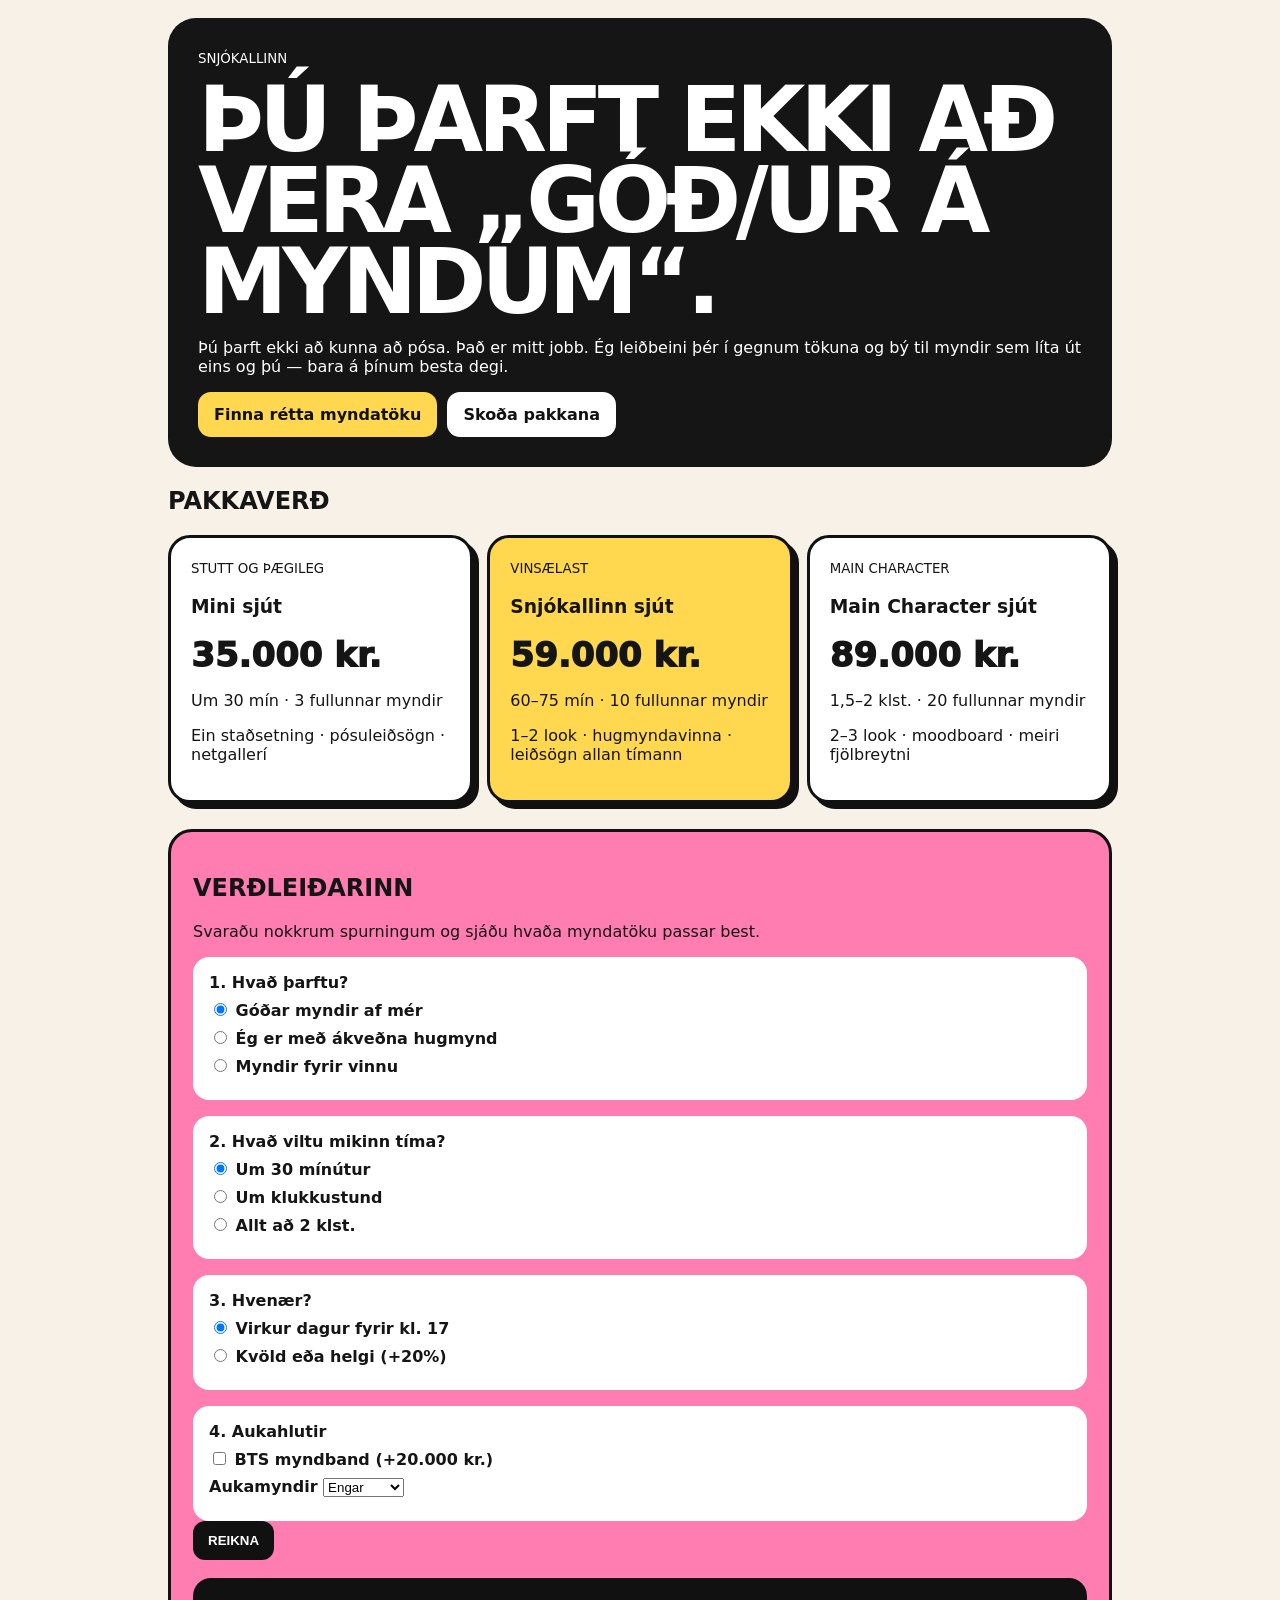
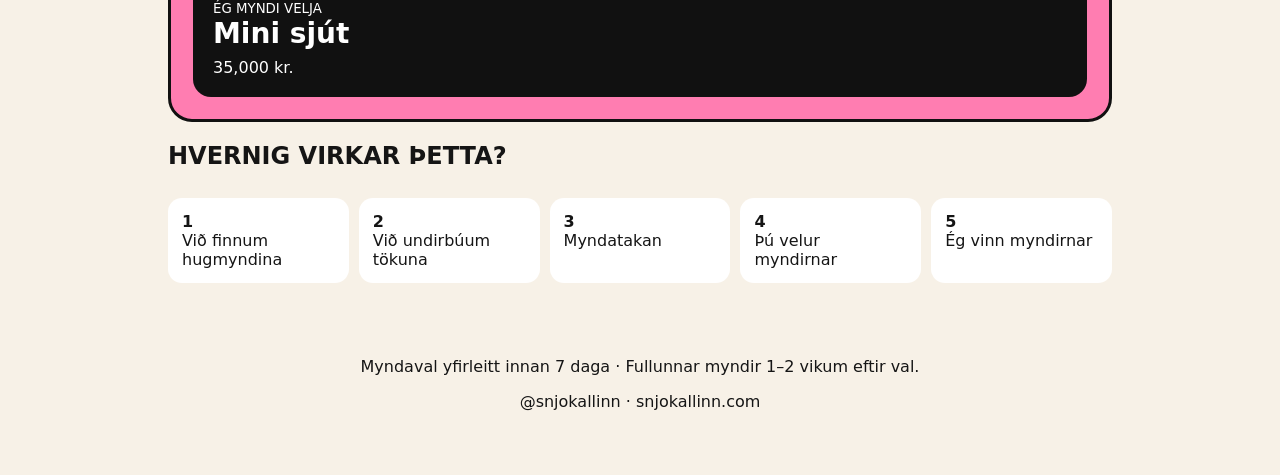
==== index.html @ 3edd4015 "Build Snjókallinn pricing guide starter" ====
<!doctype html><html lang="is"><head><meta charset="utf-8"><meta name="viewport" content="width=device-width,initial-scale=1"><title>Snjókallinn — verðleiðari</title><style>*{box-sizing:border-box}body{margin:0;font-family:system-ui;background:#f7f1e7;color:#151515}.wrap{max-width:980px;margin:auto;padding:18px}.hero{background:#151515;color:white;border-radius:28px;padding:30px;margin-bottom:20px}.hero h1{font-size:clamp(42px,10vw,90px);line-height:.9;letter-spacing:-.06em;margin:12px 0}.cta{display:flex;gap:10px;flex-wrap:wrap}.cta a{padding:13px 16px;border-radius:13px;text-decoration:none;font-weight:900}.primary{background:#ffd84f;color:#111}.secondary{background:white;color:#111}.packages{display:grid;grid-template-columns:repeat(3,1fr);gap:14px}.pkg{background:white;border:3px solid #111;border-radius:22px;padding:20px;box-shadow:6px 6px 0 #111}.pkg.featured{background:#ffd84f}.price{font-size:34px;font-weight:1000}.guide{margin-top:26px;background:#ff7db1;border:3px solid #111;border-radius:24px;padding:22px}.questions{display:grid;gap:16px}.q{background:#fff;border-radius:16px;padding:16px}.q label{display:block;margin:8px 0;font-weight:700}.result{margin-top:18px;background:#111;color:#fff;border-radius:18px;padding:20px}.result h3{font-size:28px;margin:0 0 8px}.process{margin:28px 0;display:grid;grid-template-columns:repeat(5,1fr);gap:10px}.step{background:white;border-radius:14px;padding:14px}.footer{padding:30px 0;text-align:center}.btn{border:0;border-radius:12px;background:#111;color:#fff;padding:12px 15px;font-weight:900}@media(max-width:760px){.packages,.process{grid-template-columns:1fr}.hero{padding:24px}}</style></head><body><div class="wrap"><section class="hero"><small>SNJÓKALLINN</small><h1>ÞÚ ÞARFT EKKI AÐ VERA „GÓÐ/UR Á MYNDUM“.</h1><p>Þú þarft ekki að kunna að pósa. Það er mitt jobb. Ég leiðbeini þér í gegnum tökuna og bý til myndir sem líta út eins og þú — bara á þínum besta degi.</p><div class="cta"><a href="#leidari" class="primary">Finna rétta myndatöku</a><a href="#pakkar" class="secondary">Skoða pakkana</a></div></section><section id="pakkar"><h2>PAKKAVERÐ</h2><div class="packages"><article class="pkg"><small>STUTT OG ÞÆGILEG</small><h3>Mini sjút</h3><div class="price">35.000 kr.</div><p>Um 30 mín · 3 fullunnar myndir</p><p>Ein staðsetning · pósuleiðsögn · netgallerí</p></article><article class="pkg featured"><small>VINSÆLAST</small><h3>Snjókallinn sjút</h3><div class="price">59.000 kr.</div><p>60–75 mín · 10 fullunnar myndir</p><p>1–2 look · hugmyndavinna · leiðsögn allan tímann</p></article><article class="pkg"><small>MAIN CHARACTER</small><h3>Main Character sjút</h3><div class="price">89.000 kr.</div><p>1,5–2 klst. · 20 fullunnar myndir</p><p>2–3 look · moodboard · meiri fjölbreytni</p></article></div></section><section class="guide" id="leidari"><h2>VERÐLEIÐARINN</h2><p>Svaraðu nokkrum spurningum og sjáðu hvaða myndatöku passar best.</p><div class="questions"><div class="q"><b>1. Hvað þarftu?</b><label><input type="radio" name="purpose" value="personal" checked> Góðar myndir af mér</label><label><input type="radio" name="purpose" value="idea"> Ég er með ákveðna hugmynd</label><label><input type="radio" name="purpose" value="work"> Myndir fyrir vinnu</label></div><div class="q"><b>2. Hvað viltu mikinn tíma?</b><label><input type="radio" name="time" value="30" checked> Um 30 mínútur</label><label><input type="radio" name="time" value="60"> Um klukkustund</label><label><input type="radio" name="time" value="120"> Allt að 2 klst.</label></div><div class="q"><b>3. Hvenær?</b><label><input type="radio" name="when" value="day" checked> Virkur dagur fyrir kl. 17</label><label><input type="radio" name="when" value="premium"> Kvöld eða helgi (+20%)</label></div><div class="q"><b>4. Aukahlutir</b><label><input id="bts" type="checkbox"> BTS myndband (+20.000 kr.)</label><label>Aukamyndir <select id="extras"><option value="0">Engar</option><option value="4000">1 mynd</option><option value="15000">5 myndir</option><option value="25000">10 myndir</option></select></label></div></div><button class="btn" id="calc">REIKNA</button><div class="result"><small>ÉG MYNDI VELJA</small><h3 id="pick">Mini sjút</h3><div id="total">35.000 kr.</div></div></section><section><h2>HVERNIG VIRKAR ÞETTA?</h2><div class="process"><div class="step"><b>1</b><br>Við finnum hugmyndina</div><div class="step"><b>2</b><br>Við undirbúum tökuna</div><div class="step"><b>3</b><br>Myndatakan</div><div class="step"><b>4</b><br>Þú velur myndirnar</div><div class="step"><b>5</b><br>Ég vinn myndirnar</div></div></section><div class="footer"><p>Myndaval yfirleitt innan 7 daga · Fullunnar myndir 1–2 vikum eftir val.</p><p>@snjokallinn · snjokallinn.com</p></div></div><script>const $=s=>document.querySelector(s);function calc(){let t=$('input[name="time"]:checked').value,purpose=$('input[name="purpose"]:checked').value,name='Mini sjút',base=35000;if(t==='60'||purpose==='work'){name='Snjókallinn sjút';base=59000}if(t==='120'||purpose==='idea'){name='Main Character sjút';base=89000}if($('input[name="when"]:checked').value==='premium')base*=1.2;if($('#bts').checked)base+=20000;base+=Number($('#extras').value);$('#pick').textContent=name;$('#total').textContent=Math.round(base).toLocaleString('is-IS')+' kr.'}document.querySelectorAll('input,select').forEach(el=>el.addEventListener('change',calc));$('#calc').onclick=calc;calc();</script></body></html>
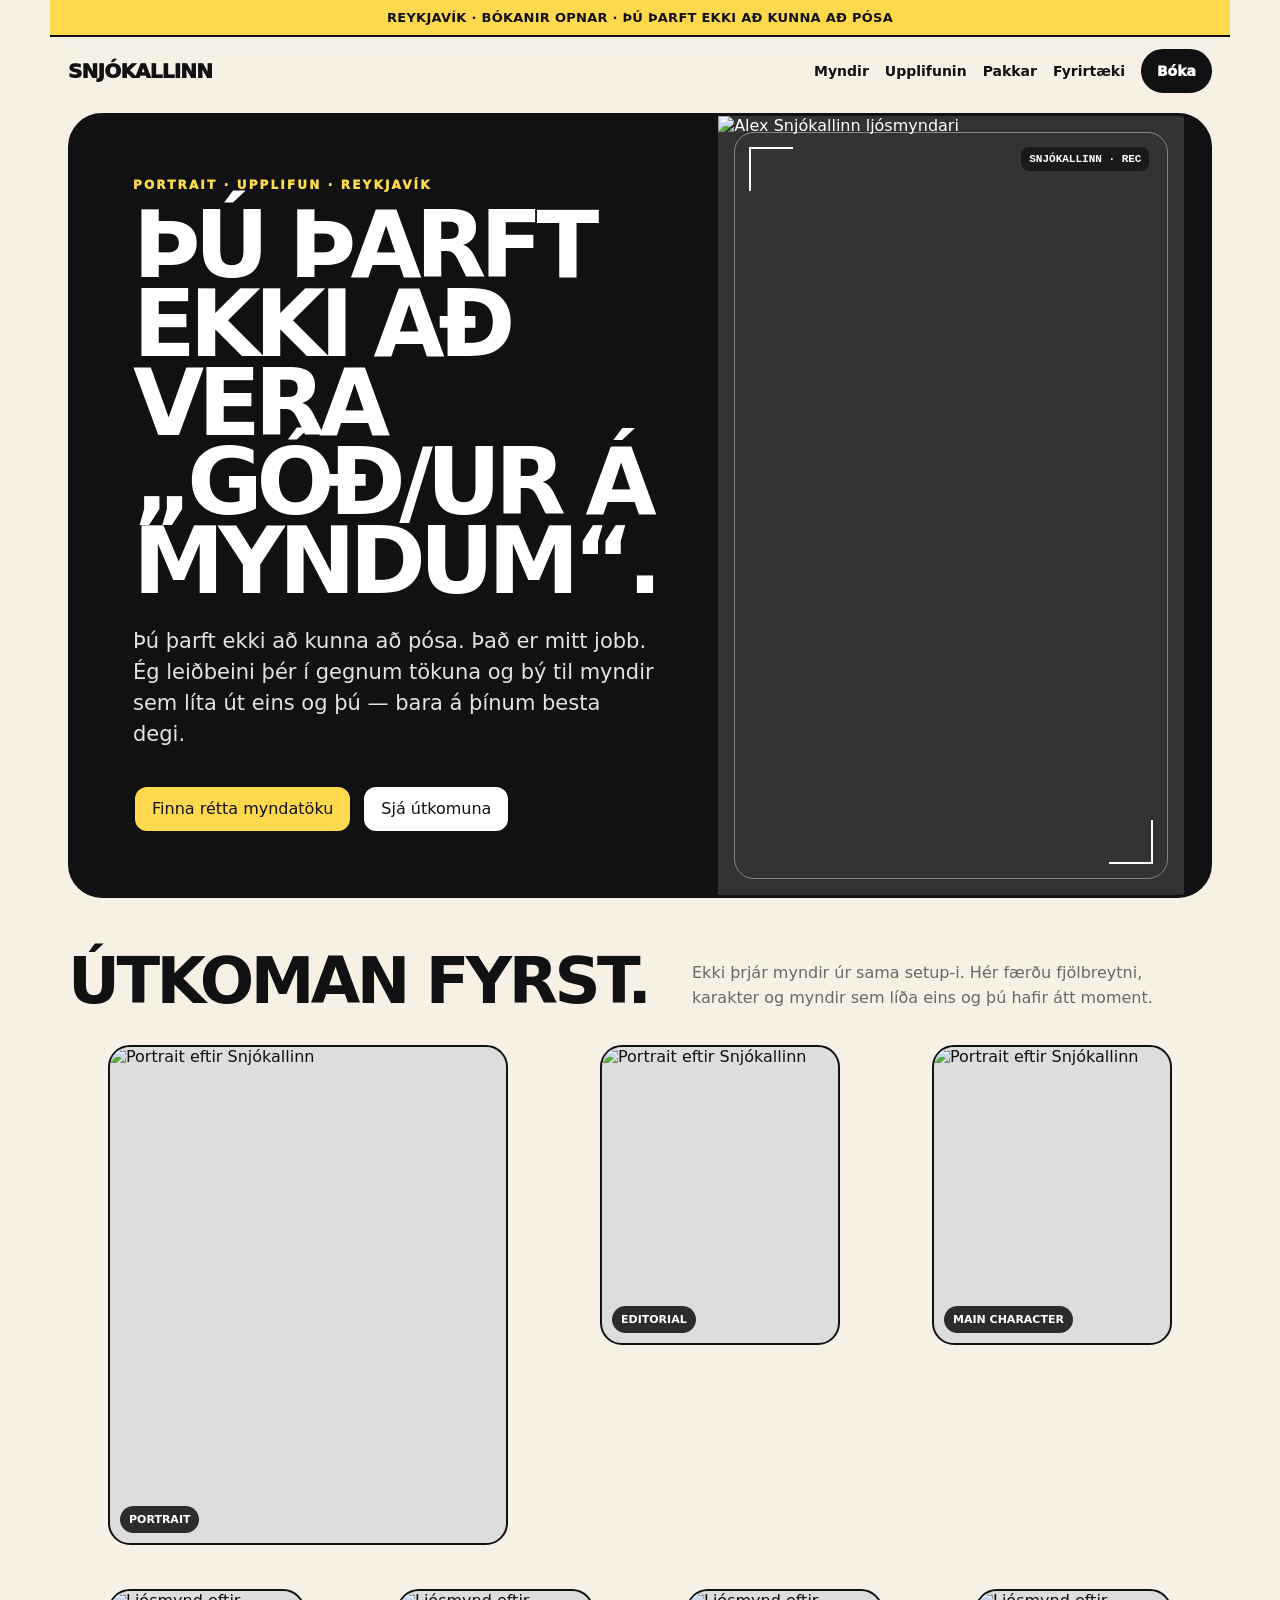
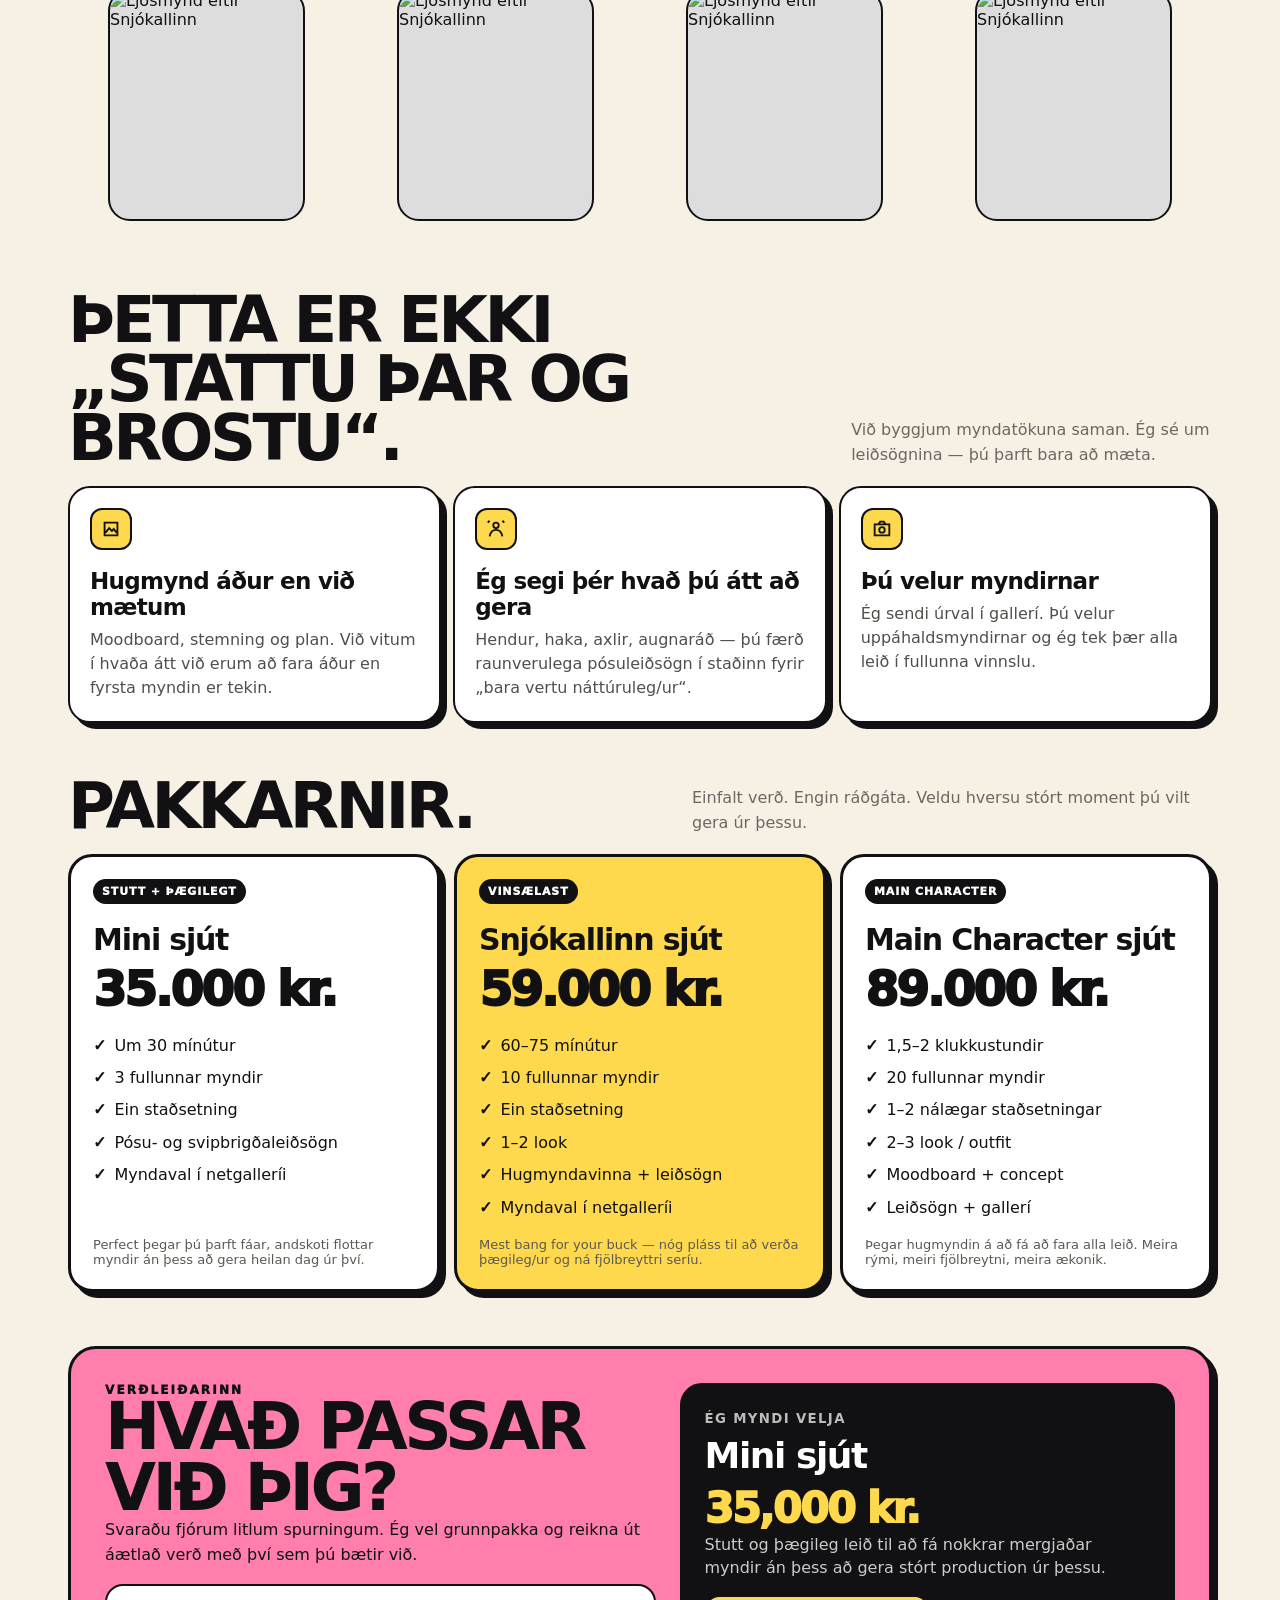
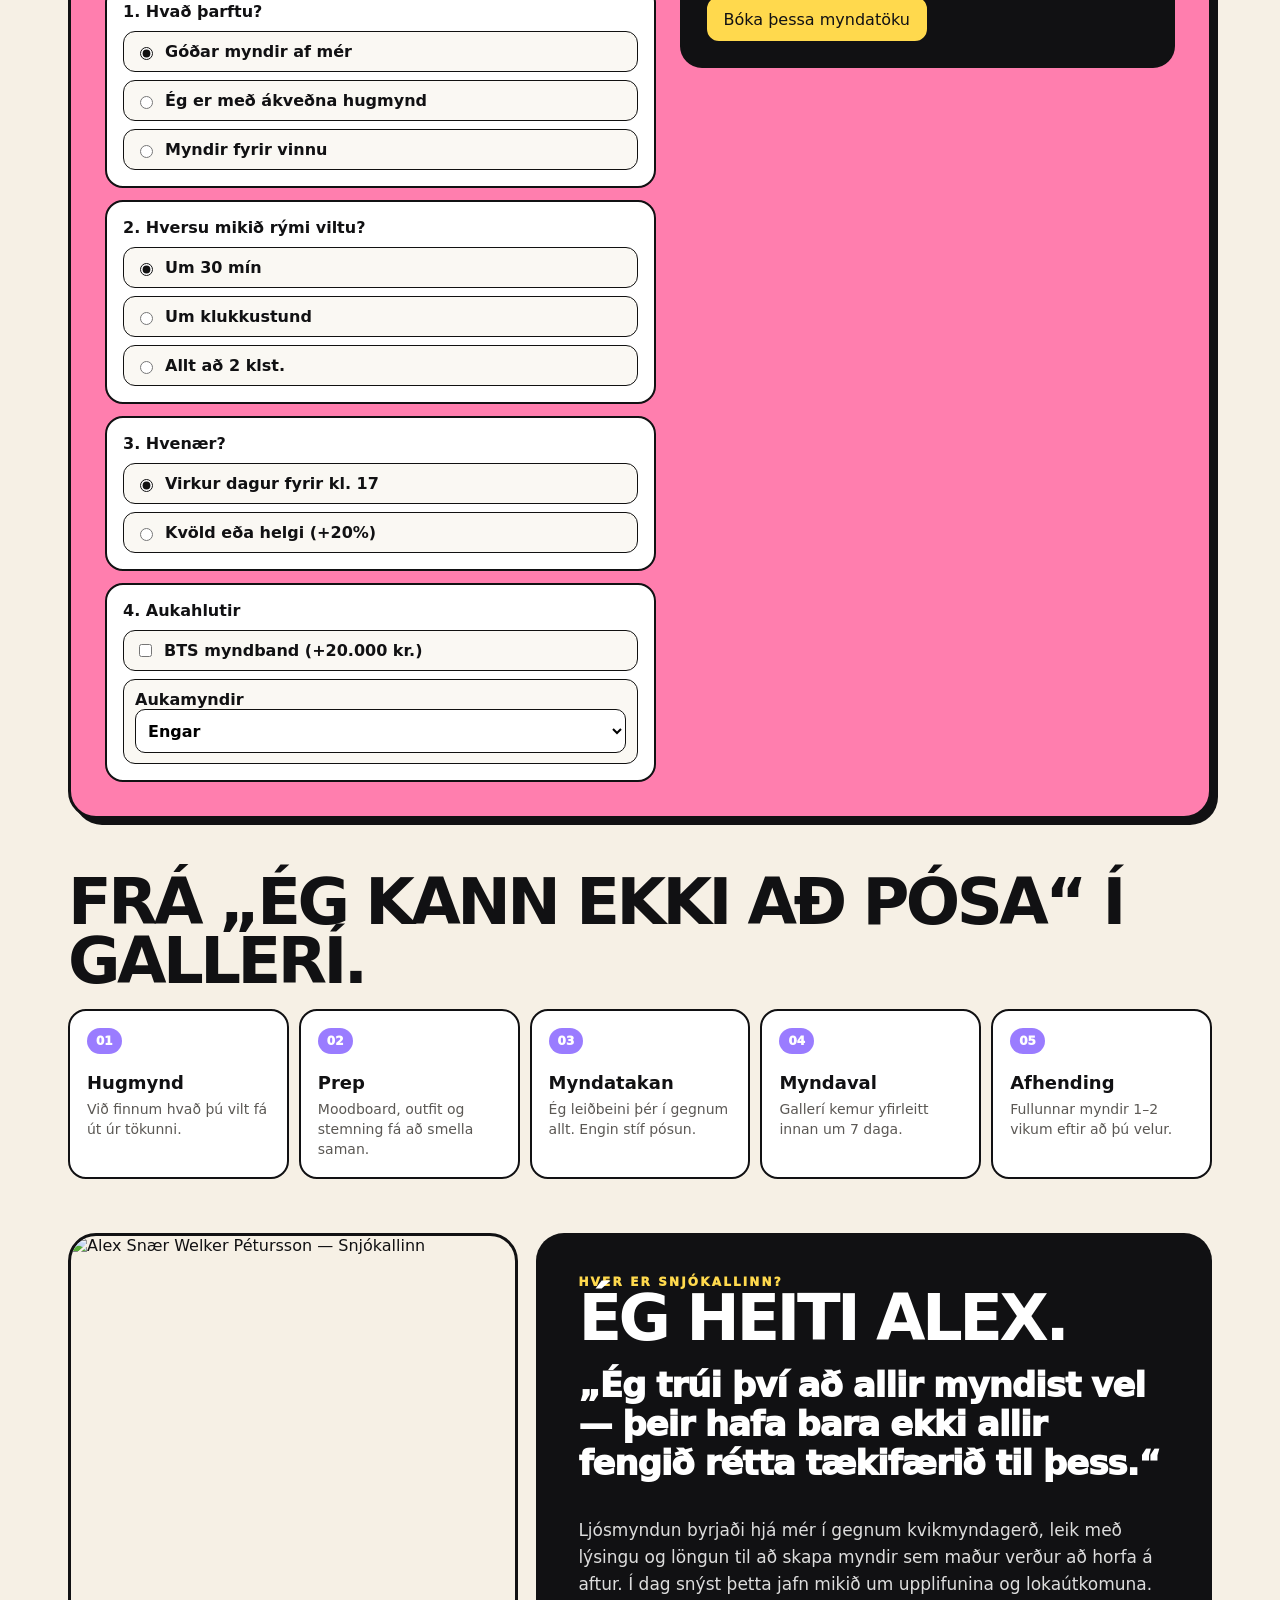
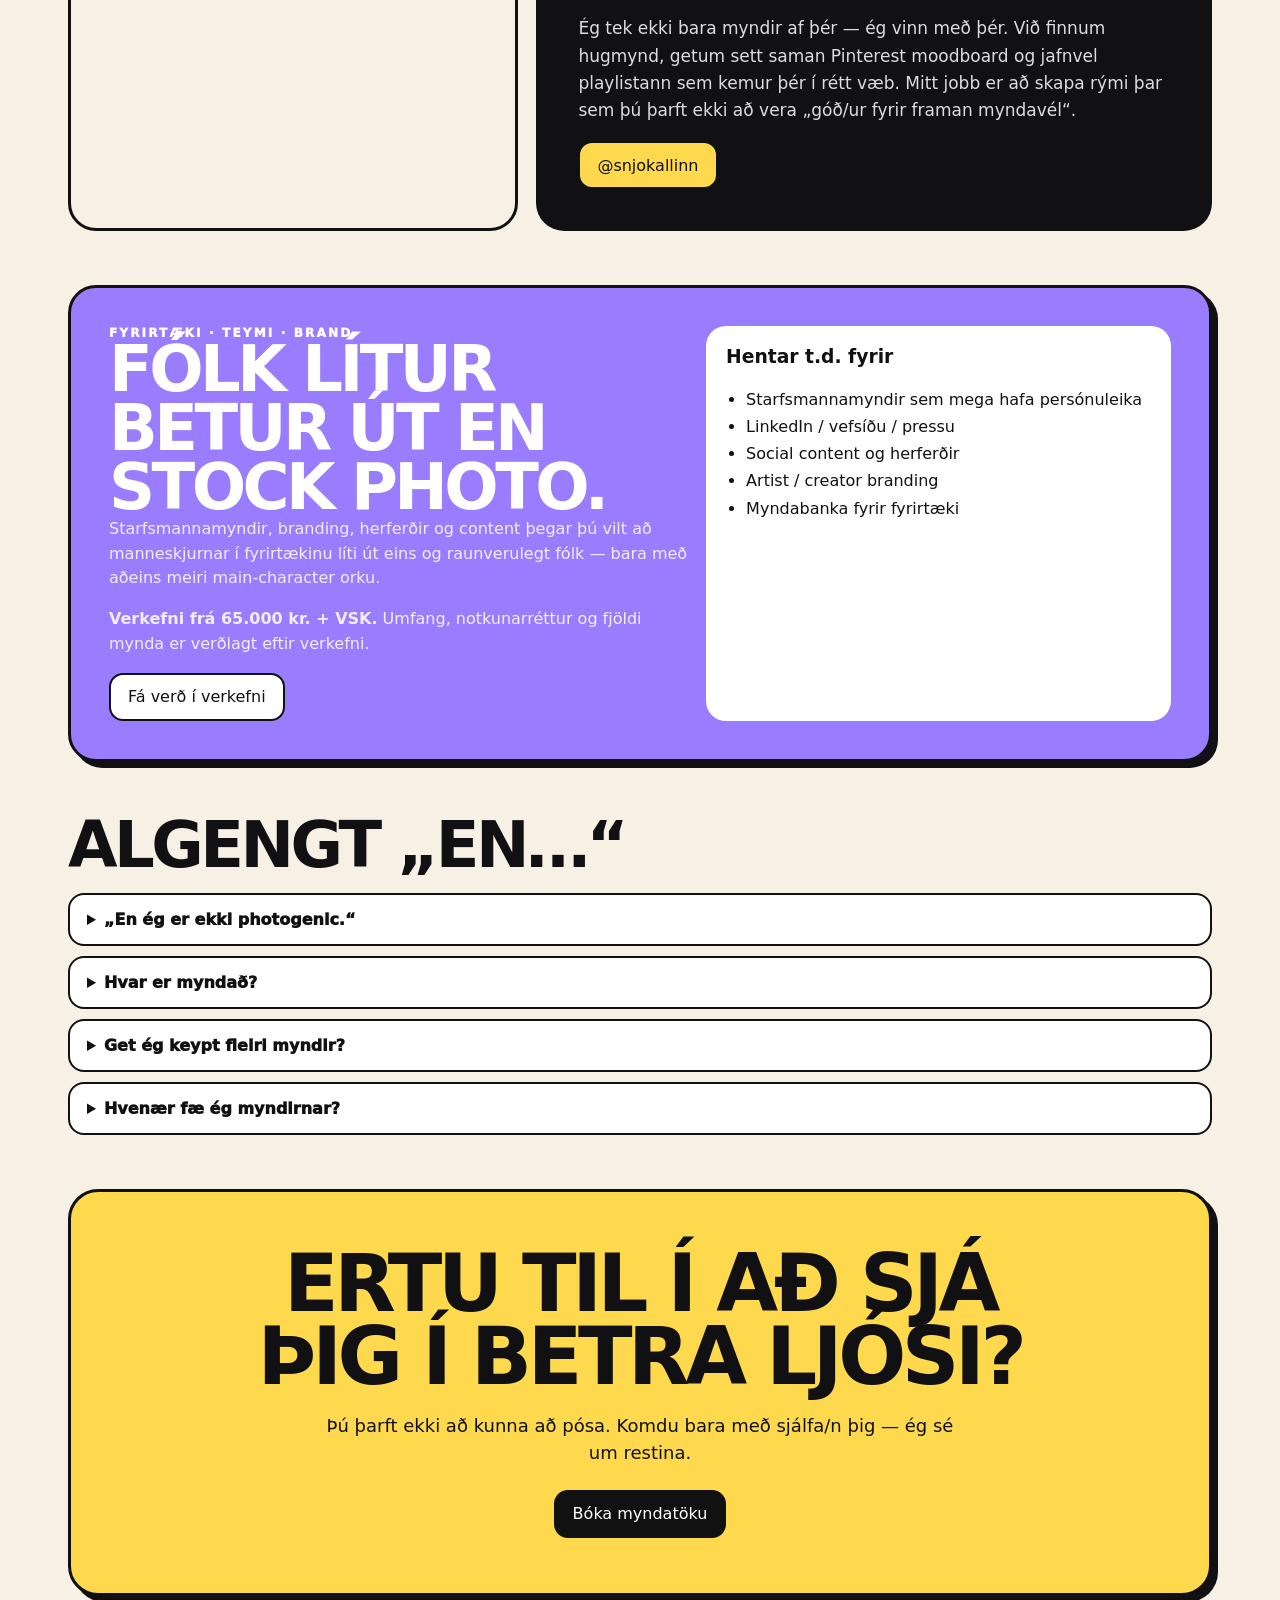
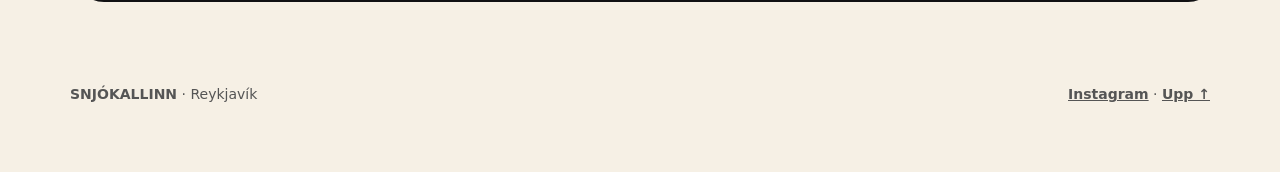
==== commit 3aea8df0: "Finish mobile-first Snjókallinn portrait website" ====
--- a/index.html
+++ b/index.html
@@ -1 +1,182 @@
-<!doctype html><html lang="is"><head><meta charset="utf-8"><meta name="viewport" content="width=device-width,initial-scale=1"><title>Snjókallinn — verðleiðari</title><style>*{box-sizing:border-box}body{margin:0;font-family:system-ui;background:#f7f1e7;color:#151515}.wrap{max-width:980px;margin:auto;padding:18px}.hero{background:#151515;color:white;border-radius:28px;padding:30px;margin-bottom:20px}.hero h1{font-size:clamp(42px,10vw,90px);line-height:.9;letter-spacing:-.06em;margin:12px 0}.cta{display:flex;gap:10px;flex-wrap:wrap}.cta a{padding:13px 16px;border-radius:13px;text-decoration:none;font-weight:900}.primary{background:#ffd84f;color:#111}.secondary{background:white;color:#111}.packages{display:grid;grid-template-columns:repeat(3,1fr);gap:14px}.pkg{background:white;border:3px solid #111;border-radius:22px;padding:20px;box-shadow:6px 6px 0 #111}.pkg.featured{background:#ffd84f}.price{font-size:34px;font-weight:1000}.guide{margin-top:26px;background:#ff7db1;border:3px solid #111;border-radius:24px;padding:22px}.questions{display:grid;gap:16px}.q{background:#fff;border-radius:16px;padding:16px}.q label{display:block;margin:8px 0;font-weight:700}.result{margin-top:18px;background:#111;color:#fff;border-radius:18px;padding:20px}.result h3{font-size:28px;margin:0 0 8px}.process{margin:28px 0;display:grid;grid-template-columns:repeat(5,1fr);gap:10px}.step{background:white;border-radius:14px;padding:14px}.footer{padding:30px 0;text-align:center}.btn{border:0;border-radius:12px;background:#111;color:#fff;padding:12px 15px;font-weight:900}@media(max-width:760px){.packages,.process{grid-template-columns:1fr}.hero{padding:24px}}</style></head><body><div class="wrap"><section class="hero"><small>SNJÓKALLINN</small><h1>ÞÚ ÞARFT EKKI AÐ VERA „GÓÐ/UR Á MYNDUM“.</h1><p>Þú þarft ekki að kunna að pósa. Það er mitt jobb. Ég leiðbeini þér í gegnum tökuna og bý til myndir sem líta út eins og þú — bara á þínum besta degi.</p><div class="cta"><a href="#leidari" class="primary">Finna rétta myndatöku</a><a href="#pakkar" class="secondary">Skoða pakkana</a></div></section><section id="pakkar"><h2>PAKKAVERÐ</h2><div class="packages"><article class="pkg"><small>STUTT OG ÞÆGILEG</small><h3>Mini sjút</h3><div class="price">35.000 kr.</div><p>Um 30 mín · 3 fullunnar myndir</p><p>Ein staðsetning · pósuleiðsögn · netgallerí</p></article><article class="pkg featured"><small>VINSÆLAST</small><h3>Snjókallinn sjút</h3><div class="price">59.000 kr.</div><p>60–75 mín · 10 fullunnar myndir</p><p>1–2 look · hugmyndavinna · leiðsögn allan tímann</p></article><article class="pkg"><small>MAIN CHARACTER</small><h3>Main Character sjút</h3><div class="price">89.000 kr.</div><p>1,5–2 klst. · 20 fullunnar myndir</p><p>2–3 look · moodboard · meiri fjölbreytni</p></article></div></section><section class="guide" id="leidari"><h2>VERÐLEIÐARINN</h2><p>Svaraðu nokkrum spurningum og sjáðu hvaða myndatöku passar best.</p><div class="questions"><div class="q"><b>1. Hvað þarftu?</b><label><input type="radio" name="purpose" value="personal" checked> Góðar myndir af mér</label><label><input type="radio" name="purpose" value="idea"> Ég er með ákveðna hugmynd</label><label><input type="radio" name="purpose" value="work"> Myndir fyrir vinnu</label></div><div class="q"><b>2. Hvað viltu mikinn tíma?</b><label><input type="radio" name="time" value="30" checked> Um 30 mínútur</label><label><input type="radio" name="time" value="60"> Um klukkustund</label><label><input type="radio" name="time" value="120"> Allt að 2 klst.</label></div><div class="q"><b>3. Hvenær?</b><label><input type="radio" name="when" value="day" checked> Virkur dagur fyrir kl. 17</label><label><input type="radio" name="when" value="premium"> Kvöld eða helgi (+20%)</label></div><div class="q"><b>4. Aukahlutir</b><label><input id="bts" type="checkbox"> BTS myndband (+20.000 kr.)</label><label>Aukamyndir <select id="extras"><option value="0">Engar</option><option value="4000">1 mynd</option><option value="15000">5 myndir</option><option value="25000">10 myndir</option></select></label></div></div><button class="btn" id="calc">REIKNA</button><div class="result"><small>ÉG MYNDI VELJA</small><h3 id="pick">Mini sjút</h3><div id="total">35.000 kr.</div></div></section><section><h2>HVERNIG VIRKAR ÞETTA?</h2><div class="process"><div class="step"><b>1</b><br>Við finnum hugmyndina</div><div class="step"><b>2</b><br>Við undirbúum tökuna</div><div class="step"><b>3</b><br>Myndatakan</div><div class="step"><b>4</b><br>Þú velur myndirnar</div><div class="step"><b>5</b><br>Ég vinn myndirnar</div></div></section><div class="footer"><p>Myndaval yfirleitt innan 7 daga · Fullunnar myndir 1–2 vikum eftir val.</p><p>@snjokallinn · snjokallinn.com</p></div></div><script>const $=s=>document.querySelector(s);function calc(){let t=$('input[name="time"]:checked').value,purpose=$('input[name="purpose"]:checked').value,name='Mini sjút',base=35000;if(t==='60'||purpose==='work'){name='Snjókallinn sjút';base=59000}if(t==='120'||purpose==='idea'){name='Main Character sjút';base=89000}if($('input[name="when"]:checked').value==='premium')base*=1.2;if($('#bts').checked)base+=20000;base+=Number($('#extras').value);$('#pick').textContent=name;$('#total').textContent=Math.round(base).toLocaleString('is-IS')+' kr.'}document.querySelectorAll('input,select').forEach(el=>el.addEventListener('change',calc));$('#calc').onclick=calc;calc();</script></body></html>+<!doctype html>
+<html lang="is">
+<head>
+  <meta charset="utf-8">
+  <meta name="viewport" content="width=device-width,initial-scale=1,viewport-fit=cover">
+  <meta name="theme-color" content="#0e0e0f">
+  <meta name="description" content="Snjókallinn — portrait ljósmyndun í Reykjavík. Myndataka þar sem þú þarft ekki að kunna að pósa.">
+  <title>Snjókallinn — portrait ljósmyndun í Reykjavík</title>
+  <style>
+    :root{
+      --ink:#111113;--paper:#f6f0e5;--white:#fff;--yellow:#ffd94d;--pink:#ff7eae;--lilac:#9a7cff;--muted:#6b6864;--line:#171717;--radius:24px;--shadow:6px 6px 0 #111113
+    }
+    *{box-sizing:border-box}html{scroll-behavior:smooth}body{margin:0;background:var(--paper);color:var(--ink);font-family:Inter,ui-sans-serif,system-ui,-apple-system,BlinkMacSystemFont,"Segoe UI",sans-serif;overflow-x:hidden}img{display:block;width:100%;height:100%;object-fit:cover}a{color:inherit}.page{width:min(1180px,100%);margin:auto;padding:0 18px 70px}.announce{margin:0 -18px;background:var(--yellow);border-bottom:2px solid var(--ink);padding:10px 18px;text-align:center;font-weight:900;font-size:13px;letter-spacing:.02em}.nav{position:sticky;top:0;z-index:30;display:flex;align-items:center;justify-content:space-between;gap:14px;padding:12px 0;background:color-mix(in srgb,var(--paper) 92%,transparent);backdrop-filter:blur(16px)}.brand{font-weight:1000;font-size:20px;text-decoration:none;letter-spacing:-.04em}.navlinks{display:flex;align-items:center;gap:16px;font-weight:800;font-size:14px}.navlinks a{text-decoration:none}.book{display:inline-flex;align-items:center;justify-content:center;min-height:44px;border:2px solid var(--ink);background:var(--ink);color:#fff;padding:10px 14px;border-radius:999px;text-decoration:none;font-weight:950}.hero{margin:8px 0 34px;display:grid;grid-template-columns:1.05fr .95fr;min-height:650px;background:var(--ink);color:#fff;border-radius:34px;overflow:hidden;border:3px solid var(--ink)}.hero-copy{padding:clamp(26px,5vw,62px);display:flex;flex-direction:column;justify-content:center}.eyebrow{font-size:12px;font-weight:950;letter-spacing:.18em;text-transform:uppercase;color:var(--yellow)}h1,h2,h3,p{margin-top:0}.hero h1{font-size:clamp(48px,7.6vw,92px);line-height:.86;letter-spacing:-.068em;margin:14px 0 24px;max-width:760px}.hero p{font-size:clamp(17px,2vw,21px);line-height:1.48;max-width:650px;color:#e6e3df}.hero-actions{display:flex;flex-wrap:wrap;gap:10px;margin-top:14px}.btn{display:inline-flex;align-items:center;justify-content:center;min-height:48px;padding:12px 17px;border-radius:14px;border:2px solid var(--ink);font-weight:950;text-decoration:none;cursor:pointer;font:inherit}.btn-yellow{background:var(--yellow);color:var(--ink)}.btn-white{background:#fff;color:var(--ink)}.hero-photo{position:relative;min-height:420px;background:#333}.hero-photo img{object-position:center 35%}.hud{position:absolute;inset:16px;pointer-events:none;border:1px solid #ffffff66;border-radius:20px}.hud:before,.hud:after{content:"";position:absolute;width:42px;height:42px}.hud:before{left:14px;top:14px;border-left:2px solid #fff;border-top:2px solid #fff}.hud:after{right:14px;bottom:14px;border-right:2px solid #fff;border-bottom:2px solid #fff}.hud-label{position:absolute;right:18px;top:14px;background:#111b;color:#fff;padding:6px 8px;border-radius:8px;font:700 11px ui-monospace,monospace}.section{margin:54px 0}.section-head{display:flex;justify-content:space-between;align-items:end;gap:20px;margin-bottom:18px}.section h2{font-size:clamp(34px,5.5vw,64px);line-height:.92;letter-spacing:-.055em;margin:0}.section-lede{max-width:520px;color:var(--muted);line-height:1.55;margin:0}.gallery{display:grid;grid-template-columns:1.2fr .8fr .8fr;gap:12px}.shot{position:relative;border-radius:22px;overflow:hidden;background:#ddd;border:2px solid var(--ink)}.shot:nth-child(1){aspect-ratio:4/5}.shot:nth-child(2),.shot:nth-child(3){aspect-ratio:4/5}.shot img{transition:transform .35s ease}.shot:hover img{transform:scale(1.018)}.shot:nth-child(1) img{object-position:center 38%}.shot:nth-child(2) img{object-position:center 42%}.shot:nth-child(3) img{object-position:center 40%}.gallery-wide{margin-top:12px;display:grid;grid-template-columns:repeat(4,1fr);gap:12px}.gallery-wide .shot{aspect-ratio:1/1.18}.tag{position:absolute;left:10px;bottom:10px;padding:7px 9px;border-radius:999px;background:#111d;color:#fff;font-size:11px;font-weight:900;backdrop-filter:blur(8px)}.proof{display:grid;grid-template-columns:repeat(3,1fr);gap:12px}.proof-card{background:#fff;border:2px solid var(--ink);border-radius:22px;padding:20px;box-shadow:var(--shadow)}.icon{width:42px;height:42px;border:2px solid var(--ink);border-radius:12px;display:grid;place-items:center;margin-bottom:18px;background:var(--yellow)}.icon svg{width:22px;height:22px;stroke:currentColor;fill:none;stroke-width:2}.proof-card h3{font-size:23px;margin-bottom:8px;letter-spacing:-.03em}.proof-card p{color:#514f4b;line-height:1.52;margin:0}.packages{display:grid;grid-template-columns:repeat(3,1fr);gap:14px}.pkg{position:relative;background:#fff;border:3px solid var(--ink);border-radius:24px;padding:22px;box-shadow:var(--shadow);display:flex;flex-direction:column;min-height:390px}.pkg.featured{background:var(--yellow)}.badge{display:inline-flex;align-self:flex-start;background:var(--ink);color:#fff;padding:6px 9px;border-radius:999px;font-size:11px;font-weight:950;letter-spacing:.08em}.pkg h3{font-size:30px;letter-spacing:-.04em;margin:18px 0 4px}.price{font-size:clamp(34px,4vw,48px);font-weight:1000;letter-spacing:-.055em;margin-bottom:18px}.pkg ul{list-style:none;padding:0;margin:0;display:grid;gap:10px;line-height:1.4}.pkg li:before{content:"✓";font-weight:1000;margin-right:8px}.pkg .mini{margin-top:auto;padding-top:18px;color:#5c5852;font-size:13px}.guide{background:var(--pink);border:3px solid var(--ink);border-radius:28px;padding:clamp(20px,4vw,34px);box-shadow:var(--shadow)}.guide-top{display:grid;grid-template-columns:1fr .9fr;gap:24px;align-items:start}.guide h2{font-size:clamp(38px,6vw,66px)}.questions{display:grid;gap:12px}.q{background:#fff;border:2px solid var(--ink);border-radius:18px;padding:16px}.q>b{display:block;margin-bottom:10px}.option-grid{display:grid;gap:8px}.choice{display:flex;align-items:center;gap:9px;padding:10px 11px;border:1.5px solid #111;border-radius:12px;background:#faf8f3;font-weight:750}.choice input{accent-color:#111}.q select{width:100%;min-height:44px;border:1.5px solid #111;border-radius:10px;background:#fff;padding:8px;font:inherit}.result{position:sticky;top:78px;background:var(--ink);color:#fff;border-radius:22px;padding:22px;border:3px solid var(--ink)}.result small{color:#bbb;font-weight:900;letter-spacing:.1em}.result h3{font-size:36px;letter-spacing:-.04em;margin:8px 0}.result-price{font-size:42px;font-weight:1000;color:var(--yellow);letter-spacing:-.05em}.result p{color:#ccc;line-height:1.45}.process{display:grid;grid-template-columns:repeat(5,1fr);gap:10px}.step{background:#fff;border:2px solid var(--ink);border-radius:18px;padding:17px;min-height:150px}.step-num{font-size:12px;font-weight:1000;background:var(--lilac);color:#fff;border-radius:999px;padding:6px 9px;display:inline-block;margin-bottom:18px}.step h3{font-size:18px;margin-bottom:6px}.step p{font-size:14px;color:#5b5854;line-height:1.45;margin:0}.about{display:grid;grid-template-columns:.8fr 1.2fr;gap:18px;align-items:stretch}.about-photo{border-radius:28px;overflow:hidden;border:3px solid var(--ink);min-height:520px}.about-photo img{object-position:center 36%}.about-copy{background:var(--ink);color:#fff;border-radius:28px;padding:clamp(24px,4vw,42px)}.about-copy h2{margin-bottom:18px}.about-copy p{font-size:17px;line-height:1.6;color:#ddd}.quote{font-size:clamp(24px,3vw,34px)!important;line-height:1.15!important;color:#fff!important;font-weight:950;letter-spacing:-.03em}.company{display:grid;grid-template-columns:1fr .8fr;gap:16px;background:var(--lilac);color:#fff;border:3px solid var(--ink);border-radius:28px;padding:clamp(22px,4vw,38px);box-shadow:var(--shadow)}.company p{line-height:1.55;color:#f2edff}.company-side{background:#fff;color:var(--ink);border-radius:20px;padding:20px}.company-side ul{padding-left:20px;line-height:1.7}.faq{display:grid;gap:10px}.faq details{background:#fff;border:2px solid var(--ink);border-radius:16px;padding:15px 17px}.faq summary{font-weight:950;cursor:pointer}.faq p{color:#55514c;line-height:1.55;margin:12px 0 2px}.final{background:var(--yellow);border:3px solid var(--ink);border-radius:30px;padding:clamp(28px,5vw,55px);text-align:center;box-shadow:var(--shadow)}.final h2{font-size:clamp(44px,7vw,80px);max-width:850px;margin:0 auto 18px}.final p{font-size:18px;max-width:650px;margin:0 auto 24px;line-height:1.5}.foot{display:flex;justify-content:space-between;gap:20px;padding:36px 2px 0;color:#555;font-size:14px}.foot a{font-weight:800}.only-mobile{display:none}
+    @media(max-width:900px){.hero{grid-template-columns:1fr;min-height:0}.hero-copy{order:2}.hero-photo{order:1;aspect-ratio:4/3;min-height:0}.gallery{grid-template-columns:1fr 1fr}.gallery .shot:first-child{grid-column:1/-1;aspect-ratio:16/10}.gallery-wide{grid-template-columns:1fr 1fr}.proof,.packages{grid-template-columns:1fr}.pkg{min-height:0}.guide-top{grid-template-columns:1fr}.result{position:static}.process{grid-template-columns:1fr 1fr}.about,.company{grid-template-columns:1fr}.about-photo{aspect-ratio:4/5;min-height:0}.navlinks a:not(.book){display:none}.only-mobile{display:inline-flex}}
+    @media(max-width:560px){.page{padding:0 14px 55px}.announce{margin:0 -14px;padding-inline:14px}.nav{padding:10px 0}.brand{font-size:18px}.hero{margin-top:4px;border-radius:24px}.hero-copy{padding:24px 20px 28px}.hero h1{font-size:clamp(44px,14vw,66px)}.hero-photo{aspect-ratio:1/1.02}.hero-actions{display:grid}.btn{width:100%}.section{margin:42px 0}.section-head{display:block}.section-lede{margin-top:12px}.gallery{grid-template-columns:1fr 1fr;gap:8px}.gallery .shot:first-child{aspect-ratio:4/5}.gallery-wide{gap:8px}.gallery-wide .shot{aspect-ratio:1/1.2}.proof-card{box-shadow:4px 4px 0 #111}.process{grid-template-columns:1fr}.step{min-height:0}.guide{box-shadow:4px 4px 0 #111}.about-copy{padding:24px 20px}.company{box-shadow:4px 4px 0 #111}.foot{display:block}.foot div+div{margin-top:8px}}
+    @media(prefers-reduced-motion:reduce){html{scroll-behavior:auto}.shot img{transition:none}}
+  </style>
+</head>
+<body>
+  <div class="page">
+    <div class="announce">REYKJAVÍK · BÓKANIR OPNAR · ÞÚ ÞARFT EKKI AÐ KUNNA AÐ PÓSA</div>
+    <nav class="nav" aria-label="Aðalvalmynd">
+      <a class="brand" href="#top">SNJÓKALLINN</a>
+      <div class="navlinks">
+        <a href="#myndir">Myndir</a>
+        <a href="#upplifun">Upplifunin</a>
+        <a href="#pakkar">Pakkar</a>
+        <a href="#fyrirtaeki">Fyrirtæki</a>
+        <a class="book" href="https://forms.gle/ZeZjBG6SMwHak4zN7" target="_blank" rel="noreferrer">Bóka</a>
+      </div>
+    </nav>
+
+    <main id="top">
+      <section class="hero">
+        <div class="hero-copy">
+          <div class="eyebrow">PORTRAIT · UPPLIFUN · REYKJAVÍK</div>
+          <h1>ÞÚ ÞARFT EKKI AÐ VERA „GÓÐ/UR Á MYNDUM“.</h1>
+          <p>Þú þarft ekki að kunna að pósa. Það er mitt jobb. Ég leiðbeini þér í gegnum tökuna og bý til myndir sem líta út eins og þú — bara á þínum besta degi.</p>
+          <div class="hero-actions">
+            <a class="btn btn-yellow" href="#leidari">Finna rétta myndatöku</a>
+            <a class="btn btn-white" href="#myndir">Sjá útkomuna</a>
+          </div>
+        </div>
+        <div class="hero-photo">
+          <img src="https://cdn.myportfolio.com/f7427c9e-06b2-40f4-8997-ca476eb04551/adc1d3c7-5e8e-4efa-94b9-372cf9b2c782_rw_1920.JPG?h=60e3181b8c7becda562cd8c4bb2d5e0c" alt="Alex Snjókallinn ljósmyndari" fetchpriority="high">
+          <div class="hud"><span class="hud-label">SNJÓKALLINN · REC</span></div>
+        </div>
+      </section>
+
+      <section class="section" id="myndir">
+        <div class="section-head">
+          <h2>ÚTKOMAN FYRST.</h2>
+          <p class="section-lede">Ekki þrjár myndir úr sama setup-i. Hér færðu fjölbreytni, karakter og myndir sem líða eins og þú hafir átt moment.</p>
+        </div>
+        <div class="gallery">
+          <figure class="shot"><img loading="eager" src="https://cdn.myportfolio.com/f7427c9e-06b2-40f4-8997-ca476eb04551/863c8fb2-2c85-432d-8a16-4dd6ae2a3959_rw_3840.jpg?h=ef4119d179bffa6ebcd8e44d48345c93" alt="Portrait eftir Snjókallinn"><span class="tag">PORTRAIT</span></figure>
+          <figure class="shot"><img loading="lazy" src="https://cdn.myportfolio.com/f7427c9e-06b2-40f4-8997-ca476eb04551/2e1083bd-acba-4d12-92ed-977b4cc93717_rw_3840.jpg?h=cce04ceb3c6d25dd1ac6c91c7b58b3a8" alt="Portrait eftir Snjókallinn"><span class="tag">EDITORIAL</span></figure>
+          <figure class="shot"><img loading="lazy" src="https://cdn.myportfolio.com/f7427c9e-06b2-40f4-8997-ca476eb04551/ed688b3e-2cf8-47f6-91ed-152de41f8df3_rw_3840.jpg?h=90f9f3e3e248e950de9cde7bb3e0986a" alt="Portrait eftir Snjókallinn"><span class="tag">MAIN CHARACTER</span></figure>
+        </div>
+        <div class="gallery-wide">
+          <figure class="shot"><img loading="lazy" src="https://cdn.myportfolio.com/f7427c9e-06b2-40f4-8997-ca476eb04551/2b545421-d0ed-4424-9ba7-d2f7219f2773_rw_3840.jpg?h=068d2ee0340abdfedf673e0acaf3b17f" alt="Ljósmynd eftir Snjókallinn"></figure>
+          <figure class="shot"><img loading="lazy" src="https://cdn.myportfolio.com/f7427c9e-06b2-40f4-8997-ca476eb04551/a6351271-d96e-428c-b007-0008d5cbbce9_rw_1920.jpg?h=b94f27e996be8c56d6371439c2f76221" alt="Ljósmynd eftir Snjókallinn"></figure>
+          <figure class="shot"><img loading="lazy" src="https://cdn.myportfolio.com/f7427c9e-06b2-40f4-8997-ca476eb04551/8dadcaff-2ca5-4474-8efb-b5592cbb9ed4_rw_3840.jpg?h=2219024029b20a23429d0c0467a4510a" alt="Ljósmynd eftir Snjókallinn"></figure>
+          <figure class="shot"><img loading="lazy" src="https://cdn.myportfolio.com/f7427c9e-06b2-40f4-8997-ca476eb04551/4f003b76-2914-4727-99c3-c6e6d6e803db_rw_3840.jpg?h=be1cb2e4f666475d5372d2d0eaa9bbe1" alt="Ljósmynd eftir Snjókallinn"></figure>
+        </div>
+      </section>
+
+      <section class="section" id="upplifun">
+        <div class="section-head">
+          <h2>ÞETTA ER EKKI „STATTU ÞAR OG BROSTU“.</h2>
+          <p class="section-lede">Við byggjum myndatökuna saman. Ég sé um leiðsögnina — þú þarft bara að mæta.</p>
+        </div>
+        <div class="proof">
+          <article class="proof-card">
+            <div class="icon"><svg viewBox="0 0 24 24"><path d="M4 19h16M6 16l4-5 3 3 2-2 3 4M5 5h14v14H5z"/></svg></div>
+            <h3>Hugmynd áður en við mætum</h3><p>Moodboard, stemning og plan. Við vitum í hvaða átt við erum að fara áður en fyrsta myndin er tekin.</p>
+          </article>
+          <article class="proof-card">
+            <div class="icon"><svg viewBox="0 0 24 24"><circle cx="12" cy="8" r="3"/><path d="M5 20c1-5 3.5-7 7-7s6 2 7 7M3 5l2-2m16 2-2-2"/></svg></div>
+            <h3>Ég segi þér hvað þú átt að gera</h3><p>Hendur, haka, axlir, augnaráð — þú færð raunverulega pósuleiðsögn í staðinn fyrir „bara vertu náttúruleg/ur“.</p>
+          </article>
+          <article class="proof-card">
+            <div class="icon"><svg viewBox="0 0 24 24"><path d="M4 7h16v12H4zM8 7l2-3h4l2 3"/><circle cx="12" cy="13" r="3"/></svg></div>
+            <h3>Þú velur myndirnar</h3><p>Ég sendi úrval í gallerí. Þú velur uppáhaldsmyndirnar og ég tek þær alla leið í fullunna vinnslu.</p>
+          </article>
+        </div>
+      </section>
+
+      <section class="section" id="pakkar">
+        <div class="section-head"><h2>PAKKARNIR.</h2><p class="section-lede">Einfalt verð. Engin ráðgáta. Veldu hversu stórt moment þú vilt gera úr þessu.</p></div>
+        <div class="packages">
+          <article class="pkg">
+            <span class="badge">STUTT + ÞÆGILEGT</span><h3>Mini sjút</h3><div class="price">35.000 kr.</div>
+            <ul><li>Um 30 mínútur</li><li>3 fullunnar myndir</li><li>Ein staðsetning</li><li>Pósu- og svipbrigðaleiðsögn</li><li>Myndaval í netgalleríi</li></ul>
+            <div class="mini">Perfect þegar þú þarft fáar, andskoti flottar myndir án þess að gera heilan dag úr því.</div>
+          </article>
+          <article class="pkg featured">
+            <span class="badge">VINSÆLAST</span><h3>Snjókallinn sjút</h3><div class="price">59.000 kr.</div>
+            <ul><li>60–75 mínútur</li><li>10 fullunnar myndir</li><li>Ein staðsetning</li><li>1–2 look</li><li>Hugmyndavinna + leiðsögn</li><li>Myndaval í netgalleríi</li></ul>
+            <div class="mini">Mest bang for your buck — nóg pláss til að verða þægileg/ur og ná fjölbreyttri seríu.</div>
+          </article>
+          <article class="pkg">
+            <span class="badge">MAIN CHARACTER</span><h3>Main Character sjút</h3><div class="price">89.000 kr.</div>
+            <ul><li>1,5–2 klukkustundir</li><li>20 fullunnar myndir</li><li>1–2 nálægar staðsetningar</li><li>2–3 look / outfit</li><li>Moodboard + concept</li><li>Leiðsögn + gallerí</li></ul>
+            <div class="mini">Þegar hugmyndin á að fá að fara alla leið. Meira rými, meiri fjölbreytni, meira ækonik.</div>
+          </article>
+        </div>
+      </section>
+
+      <section class="section guide" id="leidari">
+        <div class="guide-top">
+          <div>
+            <div class="eyebrow" style="color:#111">VERÐLEIÐARINN</div>
+            <h2>HVAÐ PASSAR VIÐ ÞIG?</h2>
+            <p style="line-height:1.55">Svaraðu fjórum litlum spurningum. Ég vel grunnpakka og reikna út áætlað verð með því sem þú bætir við.</p>
+            <div class="questions">
+              <div class="q"><b>1. Hvað þarftu?</b><div class="option-grid"><label class="choice"><input type="radio" name="purpose" value="personal" checked> Góðar myndir af mér</label><label class="choice"><input type="radio" name="purpose" value="idea"> Ég er með ákveðna hugmynd</label><label class="choice"><input type="radio" name="purpose" value="work"> Myndir fyrir vinnu</label></div></div>
+              <div class="q"><b>2. Hversu mikið rými viltu?</b><div class="option-grid"><label class="choice"><input type="radio" name="time" value="30" checked> Um 30 mín</label><label class="choice"><input type="radio" name="time" value="60"> Um klukkustund</label><label class="choice"><input type="radio" name="time" value="120"> Allt að 2 klst.</label></div></div>
+              <div class="q"><b>3. Hvenær?</b><div class="option-grid"><label class="choice"><input type="radio" name="when" value="day" checked> Virkur dagur fyrir kl. 17</label><label class="choice"><input type="radio" name="when" value="premium"> Kvöld eða helgi (+20%)</label></div></div>
+              <div class="q"><b>4. Aukahlutir</b><div class="option-grid"><label class="choice"><input id="bts" type="checkbox"> BTS myndband (+20.000 kr.)</label><label class="choice" style="display:block">Aukamyndir<select id="extras"><option value="0">Engar</option><option value="4000">1 mynd · +4.000</option><option value="15000">5 myndir · +15.000</option><option value="25000">10 myndir · +25.000</option></select></label></div></div>
+            </div>
+          </div>
+          <aside class="result" aria-live="polite"><small>ÉG MYNDI VELJA</small><h3 id="pick">Mini sjút</h3><div class="result-price" id="total">35.000 kr.</div><p id="why">Stutt og þægileg leið til að fá nokkrar mergjaðar myndir án þess að gera stórt production úr þessu.</p><a class="btn btn-yellow" href="https://forms.gle/ZeZjBG6SMwHak4zN7" target="_blank" rel="noreferrer">Bóka þessa myndatöku</a></aside>
+        </div>
+      </section>
+
+      <section class="section">
+        <div class="section-head"><h2>FRÁ „ÉG KANN EKKI AÐ PÓSA“ Í GALLERÍ.</h2></div>
+        <div class="process">
+          <article class="step"><span class="step-num">01</span><h3>Hugmynd</h3><p>Við finnum hvað þú vilt fá út úr tökunni.</p></article>
+          <article class="step"><span class="step-num">02</span><h3>Prep</h3><p>Moodboard, outfit og stemning fá að smella saman.</p></article>
+          <article class="step"><span class="step-num">03</span><h3>Myndatakan</h3><p>Ég leiðbeini þér í gegnum allt. Engin stíf pósun.</p></article>
+          <article class="step"><span class="step-num">04</span><h3>Myndaval</h3><p>Gallerí kemur yfirleitt innan um 7 daga.</p></article>
+          <article class="step"><span class="step-num">05</span><h3>Afhending</h3><p>Fullunnar myndir 1–2 vikum eftir að þú velur.</p></article>
+        </div>
+      </section>
+
+      <section class="section about">
+        <div class="about-photo"><img loading="lazy" src="https://cdn.myportfolio.com/f7427c9e-06b2-40f4-8997-ca476eb04551/adc1d3c7-5e8e-4efa-94b9-372cf9b2c782_rw_1920.JPG?h=60e3181b8c7becda562cd8c4bb2d5e0c" alt="Alex Snær Welker Pétursson — Snjókallinn"></div>
+        <div class="about-copy"><div class="eyebrow">HVER ER SNJÓKALLINN?</div><h2>ÉG HEITI ALEX.</h2><p class="quote">„Ég trúi því að allir myndist vel — þeir hafa bara ekki allir fengið rétta tækifærið til þess.“</p><p>Ljósmyndun byrjaði hjá mér í gegnum kvikmyndagerð, leik með lýsingu og löngun til að skapa myndir sem maður verður að horfa á aftur. Í dag snýst þetta jafn mikið um upplifunina og lokaútkomuna.</p><p>Ég tek ekki bara myndir af þér — ég vinn með þér. Við finnum hugmynd, getum sett saman Pinterest moodboard og jafnvel playlistann sem kemur þér í rétt væb. Mitt jobb er að skapa rými þar sem þú þarft ekki að vera „góð/ur fyrir framan myndavél“.</p><a class="btn btn-yellow" href="https://www.instagram.com/snjokallinn/" target="_blank" rel="noreferrer">@snjokallinn</a></div>
+      </section>
+
+      <section class="section company" id="fyrirtaeki">
+        <div><div class="eyebrow" style="color:#fff">FYRIRTÆKI · TEYMI · BRAND</div><h2>FÓLK LÍTUR BETUR ÚT EN STOCK PHOTO.</h2><p>Starfsmannamyndir, branding, herferðir og content þegar þú vilt að manneskjurnar í fyrirtækinu líti út eins og raunverulegt fólk — bara með aðeins meiri main-character orku.</p><p><b>Verkefni frá 65.000 kr. + VSK.</b> Umfang, notkunarréttur og fjöldi mynda er verðlagt eftir verkefni.</p><a class="btn btn-white" href="https://forms.gle/ZeZjBG6SMwHak4zN7" target="_blank" rel="noreferrer">Fá verð í verkefni</a></div>
+        <aside class="company-side"><h3>Hentar t.d. fyrir</h3><ul><li>Starfsmannamyndir sem mega hafa persónuleika</li><li>LinkedIn / vefsíðu / pressu</li><li>Social content og herferðir</li><li>Artist / creator branding</li><li>Myndabanka fyrir fyrirtæki</li></ul></aside>
+      </section>
+
+      <section class="section">
+        <div class="section-head"><h2>ALGENGT „EN…“</h2></div>
+        <div class="faq">
+          <details><summary>„En ég er ekki photogenic.“</summary><p>Perfect. Þú þarft ekki að vita hvað þú átt að gera. Leiðsögnin er hluti af þjónustunni — ekki eitthvað sem þú átt að mæta með fyrirfram.</p></details>
+          <details><summary>Hvar er myndað?</summary><p>Úti, heima, á vinnustað, hóteli eða í leigðu stúdíói — staðsetningin er valin út frá conceptinu og því hvernig þú vilt að myndirnar líði.</p></details>
+          <details><summary>Get ég keypt fleiri myndir?</summary><p>Já. Ein aukamynd er 4.000 kr., 5 myndir 15.000 kr. og 10 myndir 25.000 kr.</p></details>
+          <details><summary>Hvenær fæ ég myndirnar?</summary><p>Myndaval kemur yfirleitt innan um 7 daga. Eftir að þú velur eru fullunnar myndir yfirleitt afhentar innan 1–2 vikna.</p></details>
+        </div>
+      </section>
+
+      <section class="section final"><h2>ERTU TIL Í AÐ SJÁ ÞIG Í BETRA LJÓSI?</h2><p>Þú þarft ekki að kunna að pósa. Komdu bara með sjálfa/n þig — ég sé um restina.</p><a class="btn" style="background:#111;color:#fff" href="https://forms.gle/ZeZjBG6SMwHak4zN7" target="_blank" rel="noreferrer">Bóka myndatöku</a></section>
+    </main>
+
+    <footer class="foot"><div><b>SNJÓKALLINN</b> · Reykjavík</div><div><a href="https://www.instagram.com/snjokallinn/" target="_blank" rel="noreferrer">Instagram</a> · <a href="#top">Upp ↑</a></div></footer>
+  </div>
+
+  <script>
+    const $=s=>document.querySelector(s);
+    function calc(){
+      const t=$('input[name="time"]:checked').value;
+      const purpose=$('input[name="purpose"]:checked').value;
+      let name='Mini sjút',base=35000,why='Stutt og þægileg leið til að fá nokkrar mergjaðar myndir án þess að gera stórt production úr þessu.';
+      if(t==='60'||purpose==='work'){name='Snjókallinn sjút';base=59000;why='Mest jafnvægið milli tíma, fjölbreytni og fjölda mynda — og pláss til að verða almennilega þægileg/ur.'}
+      if(t==='120'||purpose==='idea'){name='Main Character sjút';base=89000;why='Þegar þú ert með concept eða vilt fleiri look og meira rými til að gera eitthvað virkilega júník.'}
+      if($('input[name="when"]:checked').value==='premium')base*=1.2;
+      if($('#bts').checked)base+=20000;
+      base+=Number($('#extras').value);
+      $('#pick').textContent=name;
+      $('#total').textContent=Math.round(base).toLocaleString('is-IS')+' kr.';
+      $('#why').textContent=why;
+    }
+    document.querySelectorAll('input,select').forEach(el=>el.addEventListener('change',calc));calc();
+  </script>
+</body>
+</html>
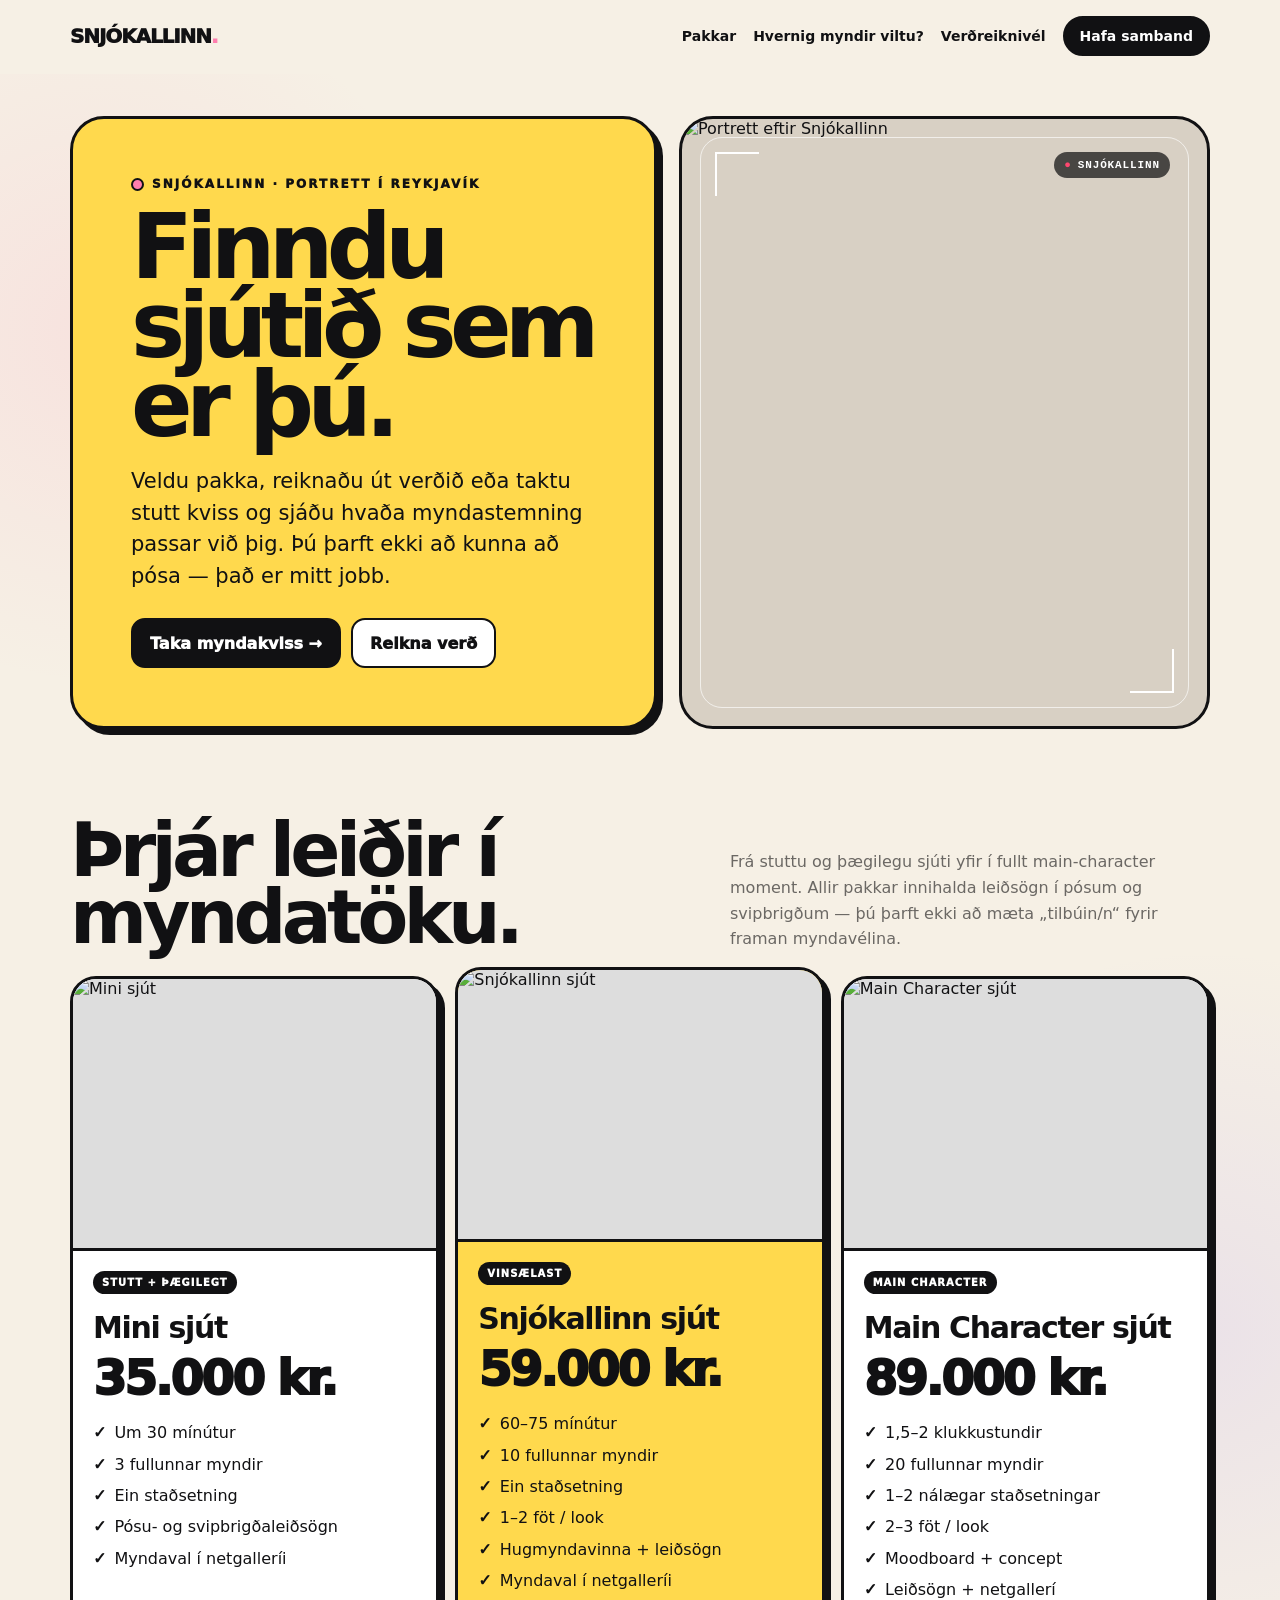
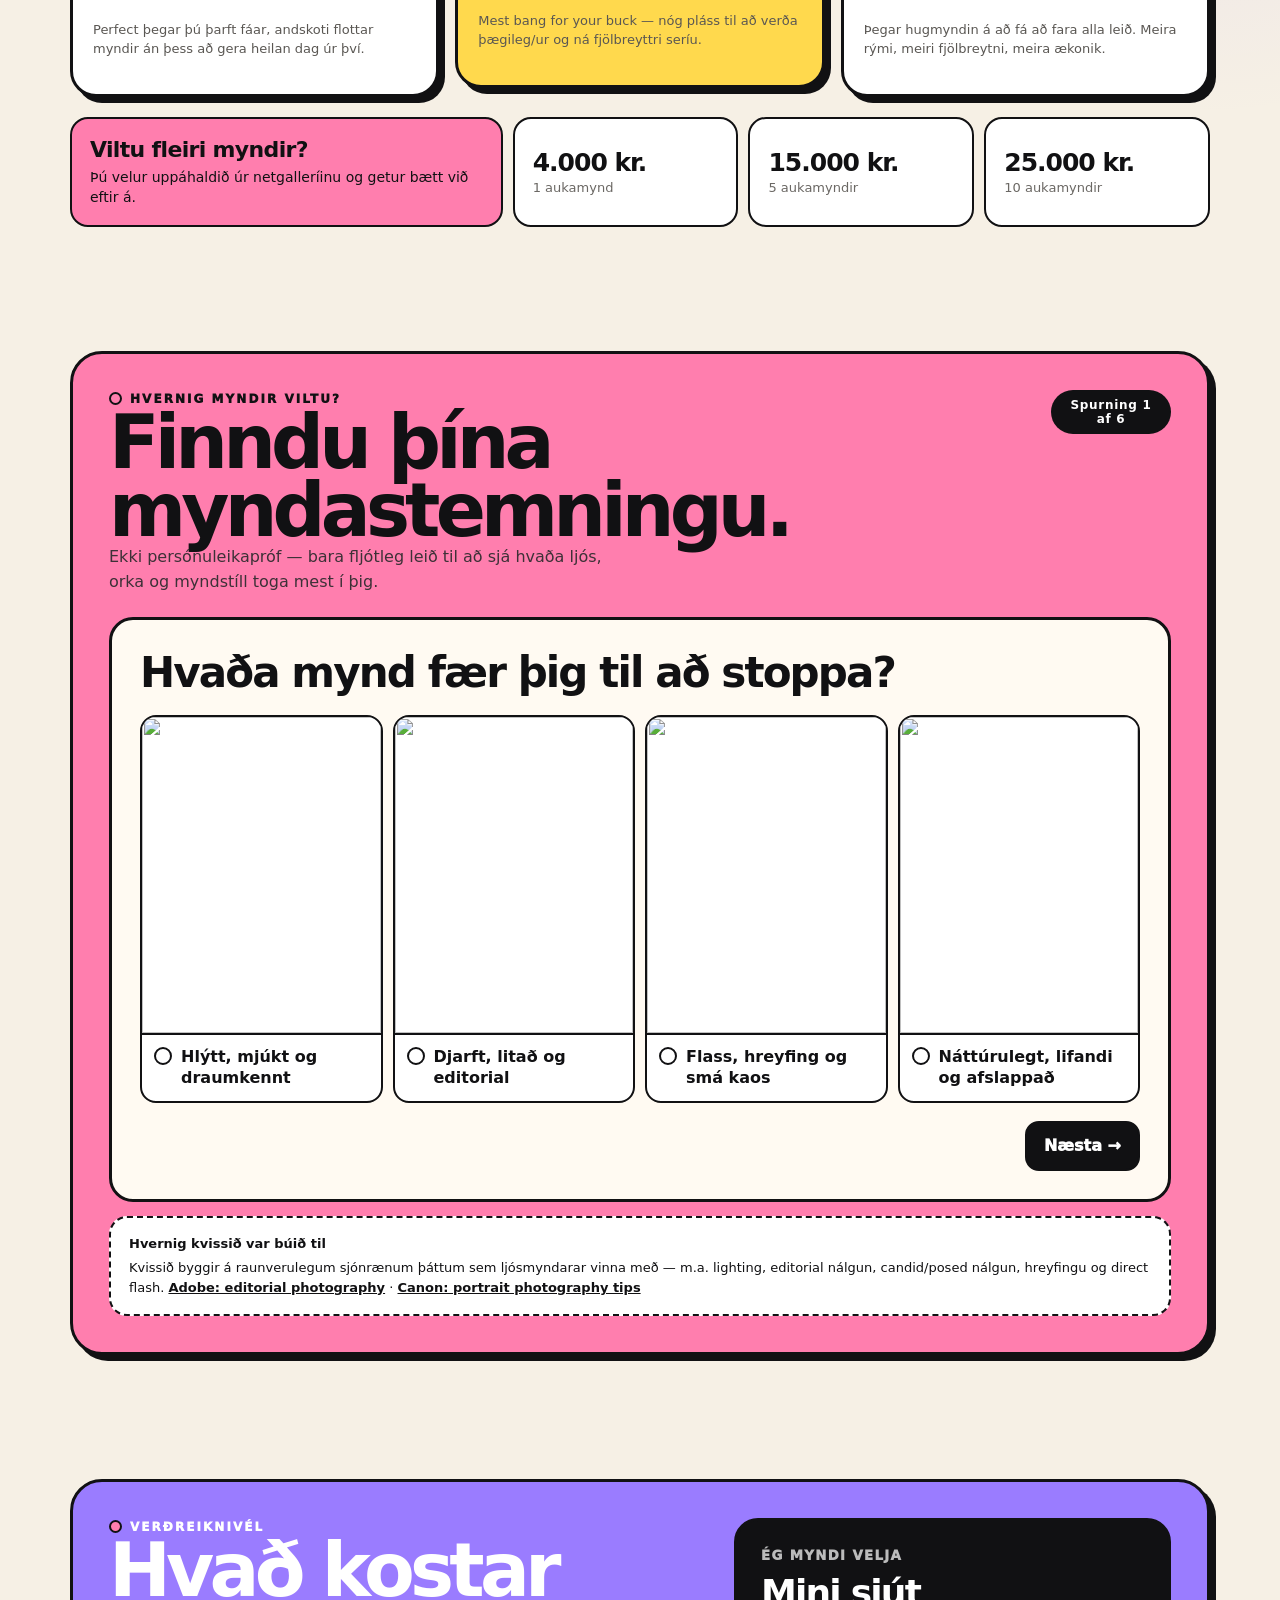
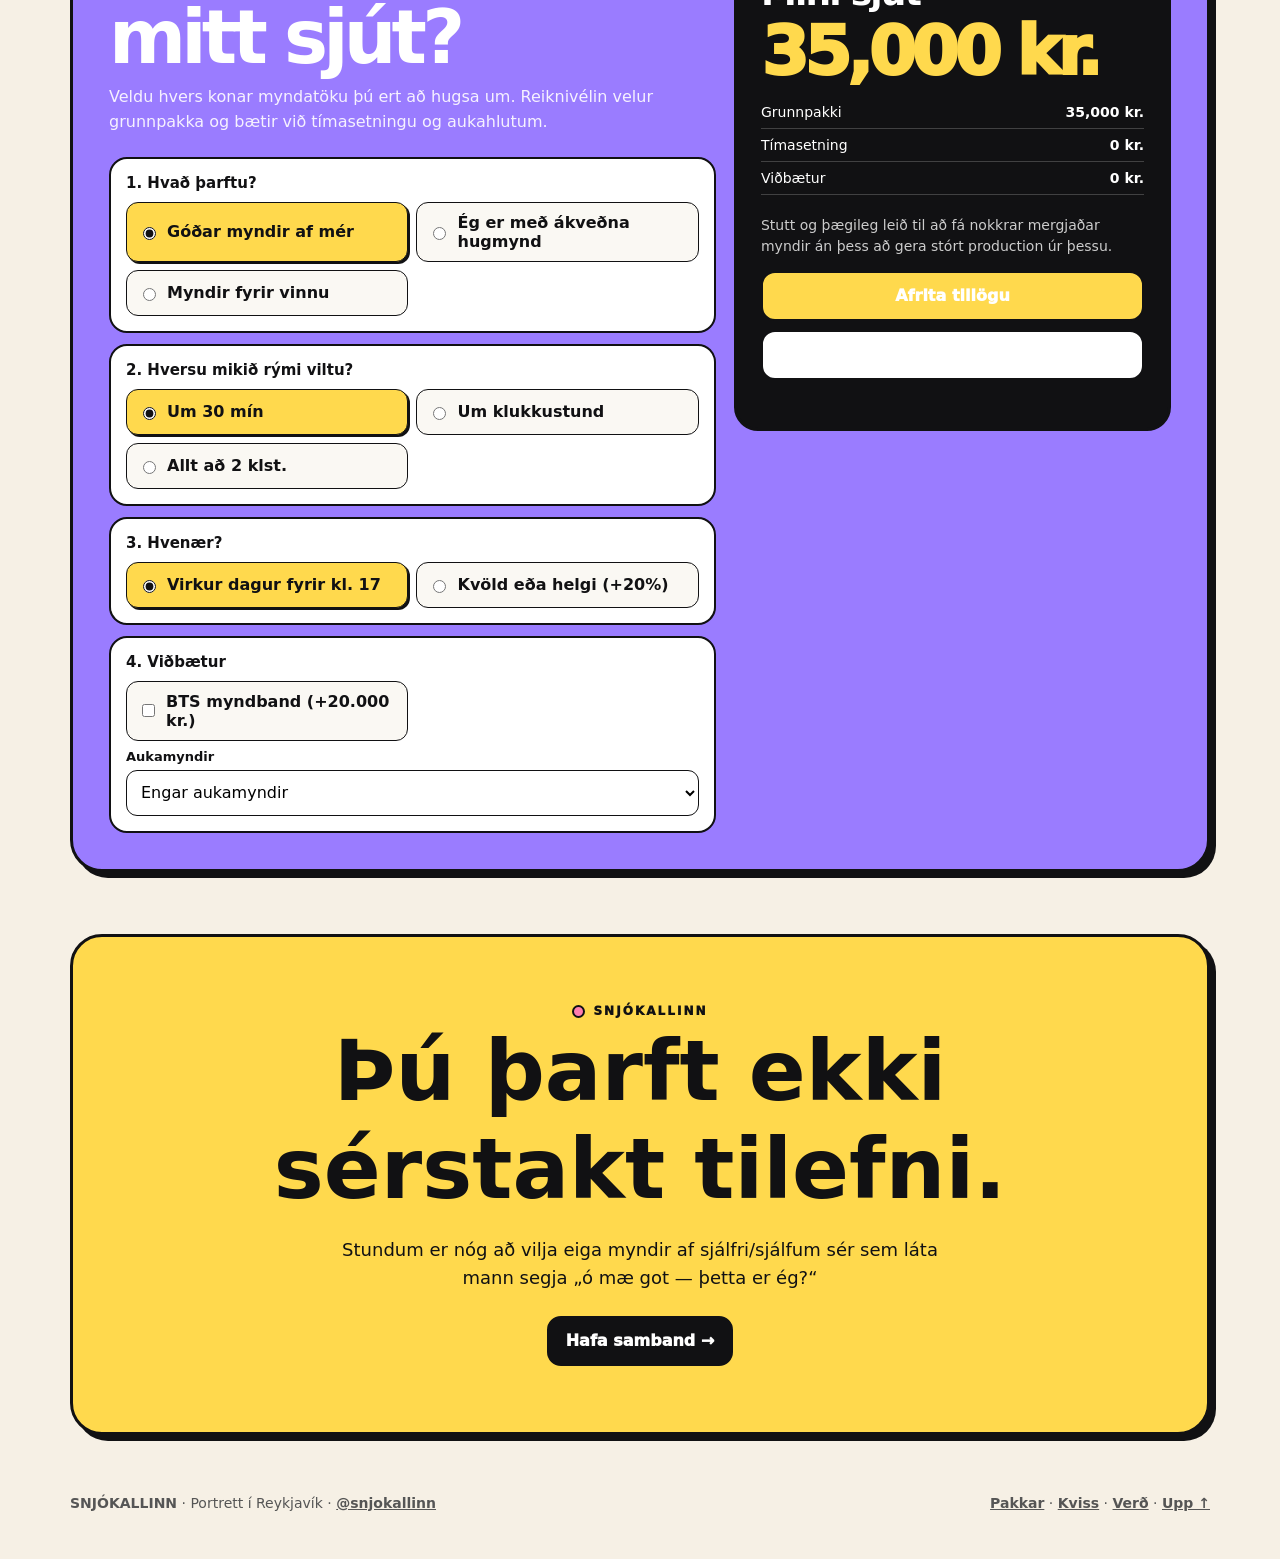
==== commit 10e00954: "Match pricing site design, quiz and calculator" ====
--- a/index.html
+++ b/index.html
@@ -3,180 +3,796 @@
 <head>
   <meta charset="utf-8">
   <meta name="viewport" content="width=device-width,initial-scale=1,viewport-fit=cover">
-  <meta name="theme-color" content="#0e0e0f">
-  <meta name="description" content="Snjókallinn — portrait ljósmyndun í Reykjavík. Myndataka þar sem þú þarft ekki að kunna að pósa.">
-  <title>Snjókallinn — portrait ljósmyndun í Reykjavík</title>
+  <meta name="theme-color" content="#f6f0e5">
+  <meta name="description" content="Snjókallinn verðleiðari — finndu rétta portrettsjútið, taktu myndakviss og reiknaðu verðið.">
+  <title>Snjókallinn — pakkar, myndakviss & verðreiknivél</title>
   <style>
     :root{
-      --ink:#111113;--paper:#f6f0e5;--white:#fff;--yellow:#ffd94d;--pink:#ff7eae;--lilac:#9a7cff;--muted:#6b6864;--line:#171717;--radius:24px;--shadow:6px 6px 0 #111113
-    }
-    *{box-sizing:border-box}html{scroll-behavior:smooth}body{margin:0;background:var(--paper);color:var(--ink);font-family:Inter,ui-sans-serif,system-ui,-apple-system,BlinkMacSystemFont,"Segoe UI",sans-serif;overflow-x:hidden}img{display:block;width:100%;height:100%;object-fit:cover}a{color:inherit}.page{width:min(1180px,100%);margin:auto;padding:0 18px 70px}.announce{margin:0 -18px;background:var(--yellow);border-bottom:2px solid var(--ink);padding:10px 18px;text-align:center;font-weight:900;font-size:13px;letter-spacing:.02em}.nav{position:sticky;top:0;z-index:30;display:flex;align-items:center;justify-content:space-between;gap:14px;padding:12px 0;background:color-mix(in srgb,var(--paper) 92%,transparent);backdrop-filter:blur(16px)}.brand{font-weight:1000;font-size:20px;text-decoration:none;letter-spacing:-.04em}.navlinks{display:flex;align-items:center;gap:16px;font-weight:800;font-size:14px}.navlinks a{text-decoration:none}.book{display:inline-flex;align-items:center;justify-content:center;min-height:44px;border:2px solid var(--ink);background:var(--ink);color:#fff;padding:10px 14px;border-radius:999px;text-decoration:none;font-weight:950}.hero{margin:8px 0 34px;display:grid;grid-template-columns:1.05fr .95fr;min-height:650px;background:var(--ink);color:#fff;border-radius:34px;overflow:hidden;border:3px solid var(--ink)}.hero-copy{padding:clamp(26px,5vw,62px);display:flex;flex-direction:column;justify-content:center}.eyebrow{font-size:12px;font-weight:950;letter-spacing:.18em;text-transform:uppercase;color:var(--yellow)}h1,h2,h3,p{margin-top:0}.hero h1{font-size:clamp(48px,7.6vw,92px);line-height:.86;letter-spacing:-.068em;margin:14px 0 24px;max-width:760px}.hero p{font-size:clamp(17px,2vw,21px);line-height:1.48;max-width:650px;color:#e6e3df}.hero-actions{display:flex;flex-wrap:wrap;gap:10px;margin-top:14px}.btn{display:inline-flex;align-items:center;justify-content:center;min-height:48px;padding:12px 17px;border-radius:14px;border:2px solid var(--ink);font-weight:950;text-decoration:none;cursor:pointer;font:inherit}.btn-yellow{background:var(--yellow);color:var(--ink)}.btn-white{background:#fff;color:var(--ink)}.hero-photo{position:relative;min-height:420px;background:#333}.hero-photo img{object-position:center 35%}.hud{position:absolute;inset:16px;pointer-events:none;border:1px solid #ffffff66;border-radius:20px}.hud:before,.hud:after{content:"";position:absolute;width:42px;height:42px}.hud:before{left:14px;top:14px;border-left:2px solid #fff;border-top:2px solid #fff}.hud:after{right:14px;bottom:14px;border-right:2px solid #fff;border-bottom:2px solid #fff}.hud-label{position:absolute;right:18px;top:14px;background:#111b;color:#fff;padding:6px 8px;border-radius:8px;font:700 11px ui-monospace,monospace}.section{margin:54px 0}.section-head{display:flex;justify-content:space-between;align-items:end;gap:20px;margin-bottom:18px}.section h2{font-size:clamp(34px,5.5vw,64px);line-height:.92;letter-spacing:-.055em;margin:0}.section-lede{max-width:520px;color:var(--muted);line-height:1.55;margin:0}.gallery{display:grid;grid-template-columns:1.2fr .8fr .8fr;gap:12px}.shot{position:relative;border-radius:22px;overflow:hidden;background:#ddd;border:2px solid var(--ink)}.shot:nth-child(1){aspect-ratio:4/5}.shot:nth-child(2),.shot:nth-child(3){aspect-ratio:4/5}.shot img{transition:transform .35s ease}.shot:hover img{transform:scale(1.018)}.shot:nth-child(1) img{object-position:center 38%}.shot:nth-child(2) img{object-position:center 42%}.shot:nth-child(3) img{object-position:center 40%}.gallery-wide{margin-top:12px;display:grid;grid-template-columns:repeat(4,1fr);gap:12px}.gallery-wide .shot{aspect-ratio:1/1.18}.tag{position:absolute;left:10px;bottom:10px;padding:7px 9px;border-radius:999px;background:#111d;color:#fff;font-size:11px;font-weight:900;backdrop-filter:blur(8px)}.proof{display:grid;grid-template-columns:repeat(3,1fr);gap:12px}.proof-card{background:#fff;border:2px solid var(--ink);border-radius:22px;padding:20px;box-shadow:var(--shadow)}.icon{width:42px;height:42px;border:2px solid var(--ink);border-radius:12px;display:grid;place-items:center;margin-bottom:18px;background:var(--yellow)}.icon svg{width:22px;height:22px;stroke:currentColor;fill:none;stroke-width:2}.proof-card h3{font-size:23px;margin-bottom:8px;letter-spacing:-.03em}.proof-card p{color:#514f4b;line-height:1.52;margin:0}.packages{display:grid;grid-template-columns:repeat(3,1fr);gap:14px}.pkg{position:relative;background:#fff;border:3px solid var(--ink);border-radius:24px;padding:22px;box-shadow:var(--shadow);display:flex;flex-direction:column;min-height:390px}.pkg.featured{background:var(--yellow)}.badge{display:inline-flex;align-self:flex-start;background:var(--ink);color:#fff;padding:6px 9px;border-radius:999px;font-size:11px;font-weight:950;letter-spacing:.08em}.pkg h3{font-size:30px;letter-spacing:-.04em;margin:18px 0 4px}.price{font-size:clamp(34px,4vw,48px);font-weight:1000;letter-spacing:-.055em;margin-bottom:18px}.pkg ul{list-style:none;padding:0;margin:0;display:grid;gap:10px;line-height:1.4}.pkg li:before{content:"✓";font-weight:1000;margin-right:8px}.pkg .mini{margin-top:auto;padding-top:18px;color:#5c5852;font-size:13px}.guide{background:var(--pink);border:3px solid var(--ink);border-radius:28px;padding:clamp(20px,4vw,34px);box-shadow:var(--shadow)}.guide-top{display:grid;grid-template-columns:1fr .9fr;gap:24px;align-items:start}.guide h2{font-size:clamp(38px,6vw,66px)}.questions{display:grid;gap:12px}.q{background:#fff;border:2px solid var(--ink);border-radius:18px;padding:16px}.q>b{display:block;margin-bottom:10px}.option-grid{display:grid;gap:8px}.choice{display:flex;align-items:center;gap:9px;padding:10px 11px;border:1.5px solid #111;border-radius:12px;background:#faf8f3;font-weight:750}.choice input{accent-color:#111}.q select{width:100%;min-height:44px;border:1.5px solid #111;border-radius:10px;background:#fff;padding:8px;font:inherit}.result{position:sticky;top:78px;background:var(--ink);color:#fff;border-radius:22px;padding:22px;border:3px solid var(--ink)}.result small{color:#bbb;font-weight:900;letter-spacing:.1em}.result h3{font-size:36px;letter-spacing:-.04em;margin:8px 0}.result-price{font-size:42px;font-weight:1000;color:var(--yellow);letter-spacing:-.05em}.result p{color:#ccc;line-height:1.45}.process{display:grid;grid-template-columns:repeat(5,1fr);gap:10px}.step{background:#fff;border:2px solid var(--ink);border-radius:18px;padding:17px;min-height:150px}.step-num{font-size:12px;font-weight:1000;background:var(--lilac);color:#fff;border-radius:999px;padding:6px 9px;display:inline-block;margin-bottom:18px}.step h3{font-size:18px;margin-bottom:6px}.step p{font-size:14px;color:#5b5854;line-height:1.45;margin:0}.about{display:grid;grid-template-columns:.8fr 1.2fr;gap:18px;align-items:stretch}.about-photo{border-radius:28px;overflow:hidden;border:3px solid var(--ink);min-height:520px}.about-photo img{object-position:center 36%}.about-copy{background:var(--ink);color:#fff;border-radius:28px;padding:clamp(24px,4vw,42px)}.about-copy h2{margin-bottom:18px}.about-copy p{font-size:17px;line-height:1.6;color:#ddd}.quote{font-size:clamp(24px,3vw,34px)!important;line-height:1.15!important;color:#fff!important;font-weight:950;letter-spacing:-.03em}.company{display:grid;grid-template-columns:1fr .8fr;gap:16px;background:var(--lilac);color:#fff;border:3px solid var(--ink);border-radius:28px;padding:clamp(22px,4vw,38px);box-shadow:var(--shadow)}.company p{line-height:1.55;color:#f2edff}.company-side{background:#fff;color:var(--ink);border-radius:20px;padding:20px}.company-side ul{padding-left:20px;line-height:1.7}.faq{display:grid;gap:10px}.faq details{background:#fff;border:2px solid var(--ink);border-radius:16px;padding:15px 17px}.faq summary{font-weight:950;cursor:pointer}.faq p{color:#55514c;line-height:1.55;margin:12px 0 2px}.final{background:var(--yellow);border:3px solid var(--ink);border-radius:30px;padding:clamp(28px,5vw,55px);text-align:center;box-shadow:var(--shadow)}.final h2{font-size:clamp(44px,7vw,80px);max-width:850px;margin:0 auto 18px}.final p{font-size:18px;max-width:650px;margin:0 auto 24px;line-height:1.5}.foot{display:flex;justify-content:space-between;gap:20px;padding:36px 2px 0;color:#555;font-size:14px}.foot a{font-weight:800}.only-mobile{display:none}
-    @media(max-width:900px){.hero{grid-template-columns:1fr;min-height:0}.hero-copy{order:2}.hero-photo{order:1;aspect-ratio:4/3;min-height:0}.gallery{grid-template-columns:1fr 1fr}.gallery .shot:first-child{grid-column:1/-1;aspect-ratio:16/10}.gallery-wide{grid-template-columns:1fr 1fr}.proof,.packages{grid-template-columns:1fr}.pkg{min-height:0}.guide-top{grid-template-columns:1fr}.result{position:static}.process{grid-template-columns:1fr 1fr}.about,.company{grid-template-columns:1fr}.about-photo{aspect-ratio:4/5;min-height:0}.navlinks a:not(.book){display:none}.only-mobile{display:inline-flex}}
-    @media(max-width:560px){.page{padding:0 14px 55px}.announce{margin:0 -14px;padding-inline:14px}.nav{padding:10px 0}.brand{font-size:18px}.hero{margin-top:4px;border-radius:24px}.hero-copy{padding:24px 20px 28px}.hero h1{font-size:clamp(44px,14vw,66px)}.hero-photo{aspect-ratio:1/1.02}.hero-actions{display:grid}.btn{width:100%}.section{margin:42px 0}.section-head{display:block}.section-lede{margin-top:12px}.gallery{grid-template-columns:1fr 1fr;gap:8px}.gallery .shot:first-child{aspect-ratio:4/5}.gallery-wide{gap:8px}.gallery-wide .shot{aspect-ratio:1/1.2}.proof-card{box-shadow:4px 4px 0 #111}.process{grid-template-columns:1fr}.step{min-height:0}.guide{box-shadow:4px 4px 0 #111}.about-copy{padding:24px 20px}.company{box-shadow:4px 4px 0 #111}.foot{display:block}.foot div+div{margin-top:8px}}
-    @media(prefers-reduced-motion:reduce){html{scroll-behavior:auto}.shot img{transition:none}}
+      --ink:#111113;
+      --paper:#f6f0e5;
+      --paper-2:#fffaf2;
+      --white:#fff;
+      --yellow:#ffd94d;
+      --pink:#ff7eae;
+      --lilac:#9a7cff;
+      --green:#b9e6b0;
+      --muted:#6b6864;
+      --line:#171717;
+      --radius:24px;
+      --shadow:6px 6px 0 #111113;
+      --shadow-sm:4px 4px 0 #111113;
+      --max:1140px;
+    }
+    *{box-sizing:border-box}
+    html{scroll-behavior:smooth}
+    body{
+      margin:0;
+      color:var(--ink);
+      background:
+        radial-gradient(circle at 8% 7%, rgba(255,126,174,.12), transparent 22rem),
+        radial-gradient(circle at 94% 28%, rgba(154,124,255,.12), transparent 24rem),
+        var(--paper);
+      font-family:Inter,ui-sans-serif,system-ui,-apple-system,BlinkMacSystemFont,"Segoe UI",sans-serif;
+      overflow-x:hidden;
+      -webkit-font-smoothing:antialiased;
+    }
+    img{display:block;width:100%;height:100%;object-fit:cover}
+    a{color:inherit}
+    button,input,select{font:inherit}
+    button{color:inherit}
+    .wrap{width:min(var(--max),calc(100% - 32px));margin:auto}
+    .nav{
+      position:sticky;top:0;z-index:60;
+      background:color-mix(in srgb,var(--paper) 92%,transparent);
+      backdrop-filter:blur(18px);
+      border-bottom:2px solid transparent;
+    }
+    .nav-inner{
+      min-height:72px;display:flex;align-items:center;justify-content:space-between;gap:18px;
+    }
+    .brand{
+      font-weight:1000;font-size:20px;letter-spacing:-.055em;text-decoration:none;white-space:nowrap;
+    }
+    .brand-dot{color:var(--pink)}
+    .navlinks{display:flex;align-items:center;gap:17px;font-size:14px;font-weight:850}
+    .navlinks a{text-decoration:none}
+    .navlinks a:hover{text-decoration:underline;text-underline-offset:4px}
+    .nav-cta{
+      border:2px solid var(--ink);background:var(--ink);color:#fff;border-radius:999px;padding:10px 15px;
+    }
+    .hero{
+      padding:42px 0 26px;
+      display:grid;grid-template-columns:minmax(0,1.05fr) minmax(340px,.95fr);gap:22px;align-items:stretch;
+    }
+    .hero-copy{
+      min-height:610px;background:var(--yellow);border:3px solid var(--ink);border-radius:34px;
+      box-shadow:var(--shadow);padding:clamp(26px,5vw,58px);display:flex;flex-direction:column;justify-content:center;
+    }
+    .kicker{
+      display:inline-flex;align-items:center;gap:8px;font-size:12px;font-weight:950;letter-spacing:.17em;text-transform:uppercase;
+    }
+    .kicker:before{content:"";width:9px;height:9px;background:var(--pink);border:2px solid var(--ink);border-radius:999px}
+    h1,h2,h3,p{margin-top:0}
+    h1{
+      margin:16px 0 22px;font-size:clamp(54px,7.1vw,98px);line-height:.87;letter-spacing:-.074em;max-width:720px;
+    }
+    .hero p{font-size:clamp(18px,2vw,21px);line-height:1.5;max-width:650px;margin-bottom:26px}
+    .hero-actions{display:flex;flex-wrap:wrap;gap:10px}
+    .btn{
+      appearance:none;border:2px solid var(--ink);border-radius:14px;min-height:50px;padding:12px 17px;
+      display:inline-flex;align-items:center;justify-content:center;gap:8px;font-weight:950;text-decoration:none;
+      cursor:pointer;transition:transform .12s ease,box-shadow .12s ease;background:#fff;
+    }
+    .btn:hover{transform:translate(-2px,-2px);box-shadow:3px 3px 0 var(--ink)}
+    .btn-dark{background:var(--ink);color:#fff}
+    .btn-pink{background:var(--pink)}
+    .btn-yellow{background:var(--yellow)}
+    .hero-media{
+      min-height:610px;border:3px solid var(--ink);border-radius:34px;overflow:hidden;position:relative;background:#d8d0c4;
+    }
+    .hero-media img{object-position:center 38%}
+    .viewfinder{position:absolute;inset:18px;border:1px solid rgba(255,255,255,.65);border-radius:22px;pointer-events:none}
+    .viewfinder:before,.viewfinder:after{content:"";position:absolute;width:42px;height:42px}
+    .viewfinder:before{left:14px;top:14px;border-left:2px solid #fff;border-top:2px solid #fff}
+    .viewfinder:after{right:14px;bottom:14px;border-right:2px solid #fff;border-bottom:2px solid #fff}
+    .rec{
+      position:absolute;right:18px;top:14px;background:rgba(17,17,19,.72);color:#fff;border-radius:999px;
+      padding:7px 10px;font:800 11px ui-monospace,SFMono-Regular,Menlo,monospace;letter-spacing:.08em
+    }
+    .rec:before{content:"●";color:#ff476f;margin-right:6px}
+
+    .section{padding:62px 0}
+    .section-head{
+      display:grid;grid-template-columns:minmax(0,1fr) minmax(260px,480px);gap:24px;align-items:end;margin-bottom:24px;
+    }
+    .section h2{
+      margin:0;font-size:clamp(42px,6.2vw,74px);line-height:.91;letter-spacing:-.065em;
+    }
+    .lede{color:var(--muted);line-height:1.6;margin:0;font-size:16px}
+    .packages{display:grid;grid-template-columns:repeat(3,minmax(0,1fr));gap:16px}
+    .package{
+      background:#fff;border:3px solid var(--ink);border-radius:26px;overflow:hidden;box-shadow:var(--shadow);
+      display:flex;flex-direction:column;
+    }
+    .package.featured{background:var(--yellow);transform:translateY(-9px)}
+    .package-media{aspect-ratio:4/3;border-bottom:3px solid var(--ink);overflow:hidden;background:#ddd}
+    .package-media img{transition:transform .3s ease}
+    .package:hover .package-media img{transform:scale(1.025)}
+    .package:nth-child(1) .package-media img{object-position:center 38%}
+    .package:nth-child(2) .package-media img{object-position:center 40%}
+    .package:nth-child(3) .package-media img{object-position:center 35%}
+    .package-body{padding:20px 20px 22px;display:flex;flex-direction:column;flex:1}
+    .pill{
+      display:inline-flex;align-self:flex-start;background:var(--ink);color:#fff;border-radius:999px;
+      padding:6px 9px;font-size:10px;font-weight:950;letter-spacing:.1em;text-transform:uppercase
+    }
+    .package h3{font-size:30px;letter-spacing:-.045em;margin:16px 0 5px}
+    .price{font-size:clamp(36px,4vw,48px);font-weight:1000;letter-spacing:-.055em;margin-bottom:16px}
+    .package ul{list-style:none;padding:0;margin:0;display:grid;gap:9px;line-height:1.4}
+    .package li:before{content:"✓";font-weight:1000;margin-right:8px}
+    .package-note{margin-top:auto;padding-top:18px;color:#5a5753;line-height:1.5;font-size:13px}
+
+    .extras{
+      margin-top:20px;display:grid;grid-template-columns:1.15fr repeat(3,.6fr);gap:10px;align-items:stretch
+    }
+    .extra-intro,.extra{
+      border:2px solid var(--ink);border-radius:18px;background:#fff;padding:18px;display:flex;flex-direction:column;justify-content:center
+    }
+    .extra-intro{background:var(--pink)}
+    .extra-intro h3{font-size:22px;margin:0 0 5px;letter-spacing:-.03em}
+    .extra-intro p{margin:0;line-height:1.45;font-size:14px}
+    .extra b{font-size:25px;letter-spacing:-.04em}
+    .extra span{font-size:13px;color:var(--muted);margin-top:3px}
+
+    .quiz-shell{
+      background:var(--pink);border:3px solid var(--ink);border-radius:32px;box-shadow:var(--shadow);
+      padding:clamp(20px,4vw,36px);
+    }
+    .quiz-top{
+      display:flex;justify-content:space-between;gap:18px;align-items:flex-start;margin-bottom:22px
+    }
+    .quiz-top .lede{color:#3d3137;max-width:510px}
+    .quiz-progress{
+      min-width:120px;background:var(--ink);color:#fff;border-radius:999px;padding:8px 12px;text-align:center;
+      font-weight:900;font-size:12px;letter-spacing:.06em
+    }
+    .quiz-stage{
+      background:var(--paper-2);border:3px solid var(--ink);border-radius:24px;padding:clamp(17px,3vw,28px)
+    }
+    .quiz-stage h3{font-size:clamp(28px,4vw,42px);letter-spacing:-.045em;margin:0 0 18px}
+    .answers{display:grid;grid-template-columns:repeat(2,minmax(0,1fr));gap:10px}
+    .answer{
+      position:relative;display:flex;align-items:flex-start;gap:11px;border:2px solid var(--ink);border-radius:16px;
+      padding:14px;background:#fff;font-weight:800;line-height:1.3;cursor:pointer;text-align:left;min-height:64px
+    }
+    .answer:hover{background:#fff6cf}
+    .answer.selected{background:var(--yellow);box-shadow:3px 3px 0 var(--ink);transform:translate(-1px,-1px)}
+    .answer input{position:absolute;opacity:0;pointer-events:none}
+    .answer .dot{
+      width:18px;height:18px;flex:0 0 18px;border:2px solid var(--ink);border-radius:50%;margin-top:1px;background:#fff
+    }
+    .answer.selected .dot{background:var(--ink);box-shadow:inset 0 0 0 4px var(--yellow)}
+    .visual-answers{grid-template-columns:repeat(4,minmax(0,1fr))}
+    .visual-answer{
+      padding:0;display:block;overflow:hidden;min-height:0;background:#fff
+    }
+    .visual-answer .quiz-img{aspect-ratio:3/4;border-bottom:2px solid var(--ink);overflow:hidden}
+    .visual-answer img{object-position:center 40%}
+    .visual-answer .visual-label{display:flex;gap:9px;align-items:flex-start;padding:12px}
+    .visual-answer .dot{margin-top:0}
+    .quiz-actions{display:flex;justify-content:space-between;gap:10px;margin-top:18px}
+    .quiz-actions .right{display:flex;gap:10px}
+    .quiz-result{
+      display:none;grid-template-columns:1fr .72fr;gap:18px;align-items:stretch
+    }
+    .quiz-result.show{display:grid}
+    .result-copy{
+      background:var(--ink);color:#fff;border-radius:22px;padding:clamp(22px,4vw,34px)
+    }
+    .result-copy .kicker{color:var(--yellow)}
+    .result-copy h3{font-size:clamp(38px,5vw,62px);line-height:.92;letter-spacing:-.06em;margin:14px 0}
+    .result-copy p{color:#ddd;line-height:1.6}
+    .result-pack{
+      margin:20px 0 0;border:2px solid #fff;border-radius:16px;padding:16px
+    }
+    .result-pack small{display:block;color:#bbb;font-weight:900;letter-spacing:.08em}
+    .result-pack strong{display:block;font-size:25px;margin-top:5px}
+    .result-photo{border:3px solid var(--ink);border-radius:22px;overflow:hidden;min-height:420px;background:#ddd}
+    .result-photo img{object-position:center 40%}
+    .result-buttons{display:flex;flex-wrap:wrap;gap:9px;margin-top:18px}
+
+    .sources{
+      margin-top:14px;padding:16px 18px;border:2px dashed var(--ink);border-radius:18px;background:#fff;
+      font-size:13px;line-height:1.55
+    }
+    .sources b{display:block;margin-bottom:4px}
+    .sources a{font-weight:800}
+
+    .calc-shell{
+      display:grid;grid-template-columns:1fr .72fr;gap:18px;align-items:start;
+      background:var(--lilac);border:3px solid var(--ink);border-radius:32px;box-shadow:var(--shadow);
+      padding:clamp(20px,4vw,36px)
+    }
+    .calc-left h2{color:#fff}
+    .calc-left>.lede{color:#f6f1ff;margin:12px 0 22px}
+    .calc-groups{display:grid;gap:11px}
+    .calc-group{background:#fff;border:2px solid var(--ink);border-radius:18px;padding:15px}
+    .calc-group>strong{display:block;margin-bottom:10px;font-size:15px}
+    .choice-grid{display:grid;grid-template-columns:repeat(2,minmax(0,1fr));gap:8px}
+    .calc-choice{
+      display:flex;align-items:center;gap:8px;border:1.5px solid var(--ink);background:#faf8f3;border-radius:12px;
+      padding:10px 11px;font-weight:750;cursor:pointer;min-height:46px
+    }
+    .calc-choice:has(input:checked){background:var(--yellow);box-shadow:2px 2px 0 var(--ink)}
+    .calc-choice input{accent-color:var(--ink)}
+    select{
+      width:100%;min-height:46px;border:1.5px solid var(--ink);background:#fff;border-radius:11px;padding:8px 10px
+    }
+    .calc-result{
+      position:sticky;top:88px;background:var(--ink);color:#fff;border:3px solid var(--ink);
+      border-radius:24px;padding:24px
+    }
+    .calc-result small{font-weight:950;color:#bbb;letter-spacing:.1em}
+    .calc-result h3{font-size:36px;letter-spacing:-.05em;margin:8px 0}
+    .calc-total{font-size:clamp(46px,6vw,68px);font-weight:1000;color:var(--yellow);letter-spacing:-.065em;line-height:.92}
+    .calc-breakdown{display:grid;gap:8px;margin:20px 0}
+    .line{display:flex;justify-content:space-between;gap:12px;padding-bottom:8px;border-bottom:1px solid #ffffff33;font-size:14px}
+    .calc-result p{color:#ccc;line-height:1.5;font-size:14px}
+    .calc-buttons{display:grid;gap:9px}
+    .copy-status{font-size:12px;color:var(--green);min-height:16px;margin-top:8px;font-weight:800}
+
+    .final{
+      margin:0 0 60px;background:var(--yellow);border:3px solid var(--ink);border-radius:32px;box-shadow:var(--shadow);
+      padding:clamp(30px,6vw,66px);text-align:center
+    }
+    .final h2{font-size:clamp(48px,7vw,84px);max-width:880px;margin:0 auto 18px}
+    .final p{font-size:18px;line-height:1.55;max-width:650px;margin:0 auto 24px}
+    footer{
+      padding:0 0 48px;display:flex;justify-content:space-between;gap:20px;color:#555;font-size:14px
+    }
+    footer a{font-weight:800}
+    .mobile-only{display:none}
+
+    @media(max-width:920px){
+      .navlinks a:not(.nav-cta){display:none}
+      .hero{grid-template-columns:1fr;padding-top:22px}
+      .hero-copy{min-height:0;order:2}
+      .hero-media{min-height:0;aspect-ratio:4/3;order:1}
+      .packages{grid-template-columns:1fr}
+      .package.featured{transform:none}
+      .package{display:grid;grid-template-columns:.82fr 1.18fr}
+      .package-media{aspect-ratio:auto;border-bottom:0;border-right:3px solid var(--ink)}
+      .extras{grid-template-columns:1fr 1fr 1fr}
+      .extra-intro{grid-column:1/-1}
+      .visual-answers{grid-template-columns:1fr 1fr}
+      .calc-shell,.quiz-result{grid-template-columns:1fr}
+      .calc-result{position:static}
+      .section-head{grid-template-columns:1fr}
+    }
+    @media(max-width:620px){
+      .wrap{width:min(100% - 24px,var(--max))}
+      .nav-inner{min-height:62px}
+      .brand{font-size:18px}
+      .nav-cta{padding:9px 12px;font-size:13px}
+      .hero{gap:12px}
+      .hero-copy,.hero-media{border-radius:24px}
+      .hero-copy{padding:24px 19px 27px}
+      h1{font-size:clamp(50px,16vw,74px)}
+      .hero-media{aspect-ratio:1/1.04}
+      .hero-actions{display:grid}
+      .hero-actions .btn{width:100%}
+      .section{padding:43px 0}
+      .section h2{font-size:clamp(40px,12vw,60px)}
+      .package{display:block;border-radius:22px;box-shadow:var(--shadow-sm)}
+      .package-media{aspect-ratio:16/10;border-right:0;border-bottom:3px solid var(--ink)}
+      .extras{grid-template-columns:1fr}
+      .extra-intro{grid-column:auto}
+      .quiz-shell,.calc-shell,.final{border-radius:24px;box-shadow:var(--shadow-sm)}
+      .quiz-top{display:block}
+      .quiz-progress{display:inline-flex;margin-top:12px}
+      .quiz-stage{padding:15px;border-radius:19px}
+      .answers,.visual-answers,.choice-grid{grid-template-columns:1fr}
+      .visual-answer{display:grid;grid-template-columns:95px 1fr;align-items:stretch}
+      .visual-answer .quiz-img{aspect-ratio:1/1;border-bottom:0;border-right:2px solid var(--ink)}
+      .visual-answer .visual-label{align-items:center}
+      .quiz-actions{align-items:stretch}
+      .quiz-actions,.quiz-actions .right{display:grid;grid-template-columns:1fr}
+      .quiz-actions .right{width:100%}
+      .quiz-actions .btn{width:100%}
+      .quiz-result{gap:10px}
+      .result-photo{min-height:0;aspect-ratio:4/5}
+      .result-buttons{display:grid}
+      .result-buttons .btn{width:100%}
+      .calc-result{padding:20px}
+      .final{margin-bottom:40px}
+      footer{display:block;padding-bottom:30px}
+      footer div+div{margin-top:8px}
+      .mobile-only{display:inline}
+    }
+    @media(prefers-reduced-motion:reduce){
+      html{scroll-behavior:auto}
+      *{transition:none!important}
+    }
   </style>
 </head>
 <body>
-  <div class="page">
-    <div class="announce">REYKJAVÍK · BÓKANIR OPNAR · ÞÚ ÞARFT EKKI AÐ KUNNA AÐ PÓSA</div>
-    <nav class="nav" aria-label="Aðalvalmynd">
-      <a class="brand" href="#top">SNJÓKALLINN</a>
+  <nav class="nav">
+    <div class="wrap nav-inner">
+      <a class="brand" href="#top">SNJÓKALLINN<span class="brand-dot">.</span></a>
       <div class="navlinks">
-        <a href="#myndir">Myndir</a>
-        <a href="#upplifun">Upplifunin</a>
         <a href="#pakkar">Pakkar</a>
-        <a href="#fyrirtaeki">Fyrirtæki</a>
-        <a class="book" href="https://forms.gle/ZeZjBG6SMwHak4zN7" target="_blank" rel="noreferrer">Bóka</a>
+        <a href="#kviss">Hvernig myndir viltu?</a>
+        <a href="#verd">Verðreiknivél</a>
+        <a class="nav-cta" href="https://www.instagram.com/snjokallinn/" target="_blank" rel="noreferrer">Hafa samband</a>
       </div>
-    </nav>
-
-    <main id="top">
+    </div>
+  </nav>
+
+  <main id="top">
+    <div class="wrap">
       <section class="hero">
         <div class="hero-copy">
-          <div class="eyebrow">PORTRAIT · UPPLIFUN · REYKJAVÍK</div>
-          <h1>ÞÚ ÞARFT EKKI AÐ VERA „GÓÐ/UR Á MYNDUM“.</h1>
-          <p>Þú þarft ekki að kunna að pósa. Það er mitt jobb. Ég leiðbeini þér í gegnum tökuna og bý til myndir sem líta út eins og þú — bara á þínum besta degi.</p>
+          <div class="kicker">Snjókallinn · Portrett í Reykjavík</div>
+          <h1>Finndu sjútið sem er þú.</h1>
+          <p>Veldu pakka, reiknaðu út verðið eða taktu stutt kviss og sjáðu hvaða myndastemning passar við þig. Þú þarft ekki að kunna að pósa — það er mitt jobb.</p>
           <div class="hero-actions">
-            <a class="btn btn-yellow" href="#leidari">Finna rétta myndatöku</a>
-            <a class="btn btn-white" href="#myndir">Sjá útkomuna</a>
+            <a class="btn btn-dark" href="#kviss">Taka myndakviss →</a>
+            <a class="btn" href="#verd">Reikna verð</a>
           </div>
         </div>
-        <div class="hero-photo">
-          <img src="https://cdn.myportfolio.com/f7427c9e-06b2-40f4-8997-ca476eb04551/adc1d3c7-5e8e-4efa-94b9-372cf9b2c782_rw_1920.JPG?h=60e3181b8c7becda562cd8c4bb2d5e0c" alt="Alex Snjókallinn ljósmyndari" fetchpriority="high">
-          <div class="hud"><span class="hud-label">SNJÓKALLINN · REC</span></div>
+        <div class="hero-media">
+          <img src="https://cdn.myportfolio.com/f7427c9e-06b2-40f4-8997-ca476eb04551/863c8fb2-2c85-432d-8a16-4dd6ae2a3959_rw_3840.jpg?h=ef4119d179bffa6ebcd8e44d48345c93" alt="Portrett eftir Snjókallinn" fetchpriority="high">
+          <div class="viewfinder"><span class="rec">SNJÓKALLINN</span></div>
         </div>
       </section>
 
-      <section class="section" id="myndir">
+      <section class="section" id="pakkar">
         <div class="section-head">
-          <h2>ÚTKOMAN FYRST.</h2>
-          <p class="section-lede">Ekki þrjár myndir úr sama setup-i. Hér færðu fjölbreytni, karakter og myndir sem líða eins og þú hafir átt moment.</p>
+          <h2>Þrjár leiðir í myndatöku.</h2>
+          <p class="lede">Frá stuttu og þægilegu sjúti yfir í fullt main-character moment. Allir pakkar innihalda leiðsögn í pósum og svipbrigðum — þú þarft ekki að mæta „tilbúin/n“ fyrir framan myndavélina.</p>
         </div>
-        <div class="gallery">
-          <figure class="shot"><img loading="eager" src="https://cdn.myportfolio.com/f7427c9e-06b2-40f4-8997-ca476eb04551/863c8fb2-2c85-432d-8a16-4dd6ae2a3959_rw_3840.jpg?h=ef4119d179bffa6ebcd8e44d48345c93" alt="Portrait eftir Snjókallinn"><span class="tag">PORTRAIT</span></figure>
-          <figure class="shot"><img loading="lazy" src="https://cdn.myportfolio.com/f7427c9e-06b2-40f4-8997-ca476eb04551/2e1083bd-acba-4d12-92ed-977b4cc93717_rw_3840.jpg?h=cce04ceb3c6d25dd1ac6c91c7b58b3a8" alt="Portrait eftir Snjókallinn"><span class="tag">EDITORIAL</span></figure>
-          <figure class="shot"><img loading="lazy" src="https://cdn.myportfolio.com/f7427c9e-06b2-40f4-8997-ca476eb04551/ed688b3e-2cf8-47f6-91ed-152de41f8df3_rw_3840.jpg?h=90f9f3e3e248e950de9cde7bb3e0986a" alt="Portrait eftir Snjókallinn"><span class="tag">MAIN CHARACTER</span></figure>
+
+        <div class="packages">
+          <article class="package">
+            <div class="package-media">
+              <img src="https://cdn.myportfolio.com/f7427c9e-06b2-40f4-8997-ca476eb04551/a6351271-d96e-428c-b007-0008d5cbbce9_rw_1920.jpg?h=b94f27e996be8c56d6371439c2f76221" alt="Mini sjút">
+            </div>
+            <div class="package-body">
+              <span class="pill">Stutt + þægilegt</span>
+              <h3>Mini sjút</h3>
+              <div class="price">35.000 kr.</div>
+              <ul>
+                <li>Um 30 mínútur</li>
+                <li>3 fullunnar myndir</li>
+                <li>Ein staðsetning</li>
+                <li>Pósu- og svipbrigðaleiðsögn</li>
+                <li>Myndaval í netgalleríi</li>
+              </ul>
+              <p class="package-note">Perfect þegar þú þarft fáar, andskoti flottar myndir án þess að gera heilan dag úr því.</p>
+            </div>
+          </article>
+
+          <article class="package featured">
+            <div class="package-media">
+              <img src="https://cdn.myportfolio.com/f7427c9e-06b2-40f4-8997-ca476eb04551/2e1083bd-acba-4d12-92ed-977b4cc93717_rw_3840.jpg?h=cce04ceb3c6d25dd1ac6c91c7b58b3a8" alt="Snjókallinn sjút">
+            </div>
+            <div class="package-body">
+              <span class="pill">Vinsælast</span>
+              <h3>Snjókallinn sjút</h3>
+              <div class="price">59.000 kr.</div>
+              <ul>
+                <li>60–75 mínútur</li>
+                <li>10 fullunnar myndir</li>
+                <li>Ein staðsetning</li>
+                <li>1–2 föt / look</li>
+                <li>Hugmyndavinna + leiðsögn</li>
+                <li>Myndaval í netgalleríi</li>
+              </ul>
+              <p class="package-note">Mest bang for your buck — nóg pláss til að verða þægileg/ur og ná fjölbreyttri seríu.</p>
+            </div>
+          </article>
+
+          <article class="package">
+            <div class="package-media">
+              <img src="https://cdn.myportfolio.com/f7427c9e-06b2-40f4-8997-ca476eb04551/ed688b3e-2cf8-47f6-91ed-152de41f8df3_rw_3840.jpg?h=90f9f3e3e248e950de9cde7bb3e0986a" alt="Main Character sjút">
+            </div>
+            <div class="package-body">
+              <span class="pill">Main character</span>
+              <h3>Main Character sjút</h3>
+              <div class="price">89.000 kr.</div>
+              <ul>
+                <li>1,5–2 klukkustundir</li>
+                <li>20 fullunnar myndir</li>
+                <li>1–2 nálægar staðsetningar</li>
+                <li>2–3 föt / look</li>
+                <li>Moodboard + concept</li>
+                <li>Leiðsögn + netgallerí</li>
+              </ul>
+              <p class="package-note">Þegar hugmyndin á að fá að fara alla leið. Meira rými, meiri fjölbreytni, meira ækonik.</p>
+            </div>
+          </article>
         </div>
-        <div class="gallery-wide">
-          <figure class="shot"><img loading="lazy" src="https://cdn.myportfolio.com/f7427c9e-06b2-40f4-8997-ca476eb04551/2b545421-d0ed-4424-9ba7-d2f7219f2773_rw_3840.jpg?h=068d2ee0340abdfedf673e0acaf3b17f" alt="Ljósmynd eftir Snjókallinn"></figure>
-          <figure class="shot"><img loading="lazy" src="https://cdn.myportfolio.com/f7427c9e-06b2-40f4-8997-ca476eb04551/a6351271-d96e-428c-b007-0008d5cbbce9_rw_1920.jpg?h=b94f27e996be8c56d6371439c2f76221" alt="Ljósmynd eftir Snjókallinn"></figure>
-          <figure class="shot"><img loading="lazy" src="https://cdn.myportfolio.com/f7427c9e-06b2-40f4-8997-ca476eb04551/8dadcaff-2ca5-4474-8efb-b5592cbb9ed4_rw_3840.jpg?h=2219024029b20a23429d0c0467a4510a" alt="Ljósmynd eftir Snjókallinn"></figure>
-          <figure class="shot"><img loading="lazy" src="https://cdn.myportfolio.com/f7427c9e-06b2-40f4-8997-ca476eb04551/4f003b76-2914-4727-99c3-c6e6d6e803db_rw_3840.jpg?h=be1cb2e4f666475d5372d2d0eaa9bbe1" alt="Ljósmynd eftir Snjókallinn"></figure>
+
+        <div class="extras" aria-label="Aukamyndaverð">
+          <div class="extra-intro"><h3>Viltu fleiri myndir?</h3><p>Þú velur uppáhaldið úr netgalleríinu og getur bætt við eftir á.</p></div>
+          <div class="extra"><b>4.000 kr.</b><span>1 aukamynd</span></div>
+          <div class="extra"><b>15.000 kr.</b><span>5 aukamyndir</span></div>
+          <div class="extra"><b>25.000 kr.</b><span>10 aukamyndir</span></div>
         </div>
       </section>
 
-      <section class="section" id="upplifun">
-        <div class="section-head">
-          <h2>ÞETTA ER EKKI „STATTU ÞAR OG BROSTU“.</h2>
-          <p class="section-lede">Við byggjum myndatökuna saman. Ég sé um leiðsögnina — þú þarft bara að mæta.</p>
-        </div>
-        <div class="proof">
-          <article class="proof-card">
-            <div class="icon"><svg viewBox="0 0 24 24"><path d="M4 19h16M6 16l4-5 3 3 2-2 3 4M5 5h14v14H5z"/></svg></div>
-            <h3>Hugmynd áður en við mætum</h3><p>Moodboard, stemning og plan. Við vitum í hvaða átt við erum að fara áður en fyrsta myndin er tekin.</p>
-          </article>
-          <article class="proof-card">
-            <div class="icon"><svg viewBox="0 0 24 24"><circle cx="12" cy="8" r="3"/><path d="M5 20c1-5 3.5-7 7-7s6 2 7 7M3 5l2-2m16 2-2-2"/></svg></div>
-            <h3>Ég segi þér hvað þú átt að gera</h3><p>Hendur, haka, axlir, augnaráð — þú færð raunverulega pósuleiðsögn í staðinn fyrir „bara vertu náttúruleg/ur“.</p>
-          </article>
-          <article class="proof-card">
-            <div class="icon"><svg viewBox="0 0 24 24"><path d="M4 7h16v12H4zM8 7l2-3h4l2 3"/><circle cx="12" cy="13" r="3"/></svg></div>
-            <h3>Þú velur myndirnar</h3><p>Ég sendi úrval í gallerí. Þú velur uppáhaldsmyndirnar og ég tek þær alla leið í fullunna vinnslu.</p>
-          </article>
+      <section class="section" id="kviss">
+        <div class="quiz-shell">
+          <div class="quiz-top">
+            <div>
+              <div class="kicker">Hvernig myndir viltu?</div>
+              <h2>Finndu þína myndastemningu.</h2>
+              <p class="lede">Ekki persónuleikapróf — bara fljótleg leið til að sjá hvaða ljós, orka og myndstíll toga mest í þig.</p>
+            </div>
+            <div class="quiz-progress" id="quizProgress">Spurning 1 af 6</div>
+          </div>
+
+          <div class="quiz-stage" id="quizStage">
+            <h3 id="quizQuestion"></h3>
+            <div class="answers" id="quizAnswers"></div>
+            <div class="quiz-actions">
+              <button class="btn" id="quizBack" type="button">← Til baka</button>
+              <div class="right">
+                <button class="btn btn-dark" id="quizNext" type="button">Næsta →</button>
+              </div>
+            </div>
+          </div>
+
+          <div class="quiz-result" id="quizResult" aria-live="polite">
+            <div class="result-copy">
+              <div class="kicker">Þín myndastemning</div>
+              <h3 id="resultTitle">Hlýtt & glowy</h3>
+              <p id="resultText"></p>
+              <div class="result-pack"><small>GÓÐUR UPPHAFSPUNKTUR</small><strong id="resultPackage"></strong></div>
+              <div class="result-buttons">
+                <a class="btn btn-yellow" href="#verd" id="resultCalc">Reikna sjútið</a>
+                <button class="btn" type="button" id="quizReset">Prófa aftur</button>
+              </div>
+            </div>
+            <div class="result-photo"><img id="resultImage" alt="Dæmi um myndastemningu"></div>
+          </div>
+
+          <div class="sources">
+            <b>Hvernig kvissið var búið til</b>
+            Kvissið byggir á raunverulegum sjónrænum þáttum sem ljósmyndarar vinna með — m.a. lighting, editorial nálgun, candid/posed nálgun, hreyfingu og direct flash. 
+            <a href="https://www.adobe.com/creativecloud/photography/discover/editorial-photography.html" target="_blank" rel="noreferrer">Adobe: editorial photography</a> ·
+            <a href="https://www.usa.canon.com/learning/training-articles/training-articles-list/portrait-photography-tips" target="_blank" rel="noreferrer">Canon: portrait photography tips</a>
+          </div>
         </div>
       </section>
 
-      <section class="section" id="pakkar">
-        <div class="section-head"><h2>PAKKARNIR.</h2><p class="section-lede">Einfalt verð. Engin ráðgáta. Veldu hversu stórt moment þú vilt gera úr þessu.</p></div>
-        <div class="packages">
-          <article class="pkg">
-            <span class="badge">STUTT + ÞÆGILEGT</span><h3>Mini sjút</h3><div class="price">35.000 kr.</div>
-            <ul><li>Um 30 mínútur</li><li>3 fullunnar myndir</li><li>Ein staðsetning</li><li>Pósu- og svipbrigðaleiðsögn</li><li>Myndaval í netgalleríi</li></ul>
-            <div class="mini">Perfect þegar þú þarft fáar, andskoti flottar myndir án þess að gera heilan dag úr því.</div>
-          </article>
-          <article class="pkg featured">
-            <span class="badge">VINSÆLAST</span><h3>Snjókallinn sjút</h3><div class="price">59.000 kr.</div>
-            <ul><li>60–75 mínútur</li><li>10 fullunnar myndir</li><li>Ein staðsetning</li><li>1–2 look</li><li>Hugmyndavinna + leiðsögn</li><li>Myndaval í netgalleríi</li></ul>
-            <div class="mini">Mest bang for your buck — nóg pláss til að verða þægileg/ur og ná fjölbreyttri seríu.</div>
-          </article>
-          <article class="pkg">
-            <span class="badge">MAIN CHARACTER</span><h3>Main Character sjút</h3><div class="price">89.000 kr.</div>
-            <ul><li>1,5–2 klukkustundir</li><li>20 fullunnar myndir</li><li>1–2 nálægar staðsetningar</li><li>2–3 look / outfit</li><li>Moodboard + concept</li><li>Leiðsögn + gallerí</li></ul>
-            <div class="mini">Þegar hugmyndin á að fá að fara alla leið. Meira rými, meiri fjölbreytni, meira ækonik.</div>
-          </article>
+      <section class="section" id="verd">
+        <div class="calc-shell">
+          <div class="calc-left">
+            <div class="kicker" style="color:#fff">Verðreiknivél</div>
+            <h2>Hvað kostar mitt sjút?</h2>
+            <p class="lede">Veldu hvers konar myndatöku þú ert að hugsa um. Reiknivélin velur grunnpakka og bætir við tímasetningu og aukahlutum.</p>
+
+            <div class="calc-groups">
+              <div class="calc-group">
+                <strong>1. Hvað þarftu?</strong>
+                <div class="choice-grid">
+                  <label class="calc-choice"><input type="radio" name="purpose" value="personal" checked> Góðar myndir af mér</label>
+                  <label class="calc-choice"><input type="radio" name="purpose" value="idea"> Ég er með ákveðna hugmynd</label>
+                  <label class="calc-choice"><input type="radio" name="purpose" value="work"> Myndir fyrir vinnu</label>
+                </div>
+              </div>
+
+              <div class="calc-group">
+                <strong>2. Hversu mikið rými viltu?</strong>
+                <div class="choice-grid">
+                  <label class="calc-choice"><input type="radio" name="time" value="30" checked> Um 30 mín</label>
+                  <label class="calc-choice"><input type="radio" name="time" value="60"> Um klukkustund</label>
+                  <label class="calc-choice"><input type="radio" name="time" value="120"> Allt að 2 klst.</label>
+                </div>
+              </div>
+
+              <div class="calc-group">
+                <strong>3. Hvenær?</strong>
+                <div class="choice-grid">
+                  <label class="calc-choice"><input type="radio" name="when" value="day" checked> Virkur dagur fyrir kl. 17</label>
+                  <label class="calc-choice"><input type="radio" name="when" value="premium"> Kvöld eða helgi (+20%)</label>
+                </div>
+              </div>
+
+              <div class="calc-group">
+                <strong>4. Viðbætur</strong>
+                <div class="choice-grid" style="margin-bottom:8px">
+                  <label class="calc-choice"><input id="bts" type="checkbox"> BTS myndband (+20.000 kr.)</label>
+                </div>
+                <label>
+                  <span style="display:block;font-size:13px;font-weight:800;margin-bottom:6px">Aukamyndir</span>
+                  <select id="extras">
+                    <option value="0">Engar aukamyndir</option>
+                    <option value="4000">1 mynd · +4.000 kr.</option>
+                    <option value="15000">5 myndir · +15.000 kr.</option>
+                    <option value="25000">10 myndir · +25.000 kr.</option>
+                  </select>
+                </label>
+              </div>
+            </div>
+          </div>
+
+          <aside class="calc-result" aria-live="polite">
+            <small>ÉG MYNDI VELJA</small>
+            <h3 id="calcPackage">Mini sjút</h3>
+            <div class="calc-total" id="calcTotal">35.000 kr.</div>
+            <div class="calc-breakdown">
+              <div class="line"><span>Grunnpakki</span><b id="baseLine">35.000 kr.</b></div>
+              <div class="line"><span>Tímasetning</span><b id="timeLine">0 kr.</b></div>
+              <div class="line"><span>Viðbætur</span><b id="extrasLine">0 kr.</b></div>
+            </div>
+            <p id="calcWhy">Stutt og þægileg leið til að fá nokkrar mergjaðar myndir án þess að gera stórt production úr þessu.</p>
+            <div class="calc-buttons">
+              <button class="btn btn-yellow" id="copyQuote" type="button">Afrita tillögu</button>
+              <a class="btn" href="https://www.instagram.com/snjokallinn/" target="_blank" rel="noreferrer">Senda fyrirspurn</a>
+            </div>
+            <div class="copy-status" id="copyStatus"></div>
+          </aside>
         </div>
       </section>
 
-      <section class="section guide" id="leidari">
-        <div class="guide-top">
-          <div>
-            <div class="eyebrow" style="color:#111">VERÐLEIÐARINN</div>
-            <h2>HVAÐ PASSAR VIÐ ÞIG?</h2>
-            <p style="line-height:1.55">Svaraðu fjórum litlum spurningum. Ég vel grunnpakka og reikna út áætlað verð með því sem þú bætir við.</p>
-            <div class="questions">
-              <div class="q"><b>1. Hvað þarftu?</b><div class="option-grid"><label class="choice"><input type="radio" name="purpose" value="personal" checked> Góðar myndir af mér</label><label class="choice"><input type="radio" name="purpose" value="idea"> Ég er með ákveðna hugmynd</label><label class="choice"><input type="radio" name="purpose" value="work"> Myndir fyrir vinnu</label></div></div>
-              <div class="q"><b>2. Hversu mikið rými viltu?</b><div class="option-grid"><label class="choice"><input type="radio" name="time" value="30" checked> Um 30 mín</label><label class="choice"><input type="radio" name="time" value="60"> Um klukkustund</label><label class="choice"><input type="radio" name="time" value="120"> Allt að 2 klst.</label></div></div>
-              <div class="q"><b>3. Hvenær?</b><div class="option-grid"><label class="choice"><input type="radio" name="when" value="day" checked> Virkur dagur fyrir kl. 17</label><label class="choice"><input type="radio" name="when" value="premium"> Kvöld eða helgi (+20%)</label></div></div>
-              <div class="q"><b>4. Aukahlutir</b><div class="option-grid"><label class="choice"><input id="bts" type="checkbox"> BTS myndband (+20.000 kr.)</label><label class="choice" style="display:block">Aukamyndir<select id="extras"><option value="0">Engar</option><option value="4000">1 mynd · +4.000</option><option value="15000">5 myndir · +15.000</option><option value="25000">10 myndir · +25.000</option></select></label></div></div>
-            </div>
-          </div>
-          <aside class="result" aria-live="polite"><small>ÉG MYNDI VELJA</small><h3 id="pick">Mini sjút</h3><div class="result-price" id="total">35.000 kr.</div><p id="why">Stutt og þægileg leið til að fá nokkrar mergjaðar myndir án þess að gera stórt production úr þessu.</p><a class="btn btn-yellow" href="https://forms.gle/ZeZjBG6SMwHak4zN7" target="_blank" rel="noreferrer">Bóka þessa myndatöku</a></aside>
-        </div>
+      <section class="final">
+        <div class="kicker" style="justify-content:center">Snjókallinn</div>
+        <h2>Þú þarft ekki sérstakt tilefni.</h2>
+        <p>Stundum er nóg að vilja eiga myndir af sjálfri/sjálfum sér sem láta mann segja „ó mæ got — þetta er ég?“</p>
+        <a class="btn btn-dark" href="https://www.instagram.com/snjokallinn/" target="_blank" rel="noreferrer">Hafa samband →</a>
       </section>
 
-      <section class="section">
-        <div class="section-head"><h2>FRÁ „ÉG KANN EKKI AÐ PÓSA“ Í GALLERÍ.</h2></div>
-        <div class="process">
-          <article class="step"><span class="step-num">01</span><h3>Hugmynd</h3><p>Við finnum hvað þú vilt fá út úr tökunni.</p></article>
-          <article class="step"><span class="step-num">02</span><h3>Prep</h3><p>Moodboard, outfit og stemning fá að smella saman.</p></article>
-          <article class="step"><span class="step-num">03</span><h3>Myndatakan</h3><p>Ég leiðbeini þér í gegnum allt. Engin stíf pósun.</p></article>
-          <article class="step"><span class="step-num">04</span><h3>Myndaval</h3><p>Gallerí kemur yfirleitt innan um 7 daga.</p></article>
-          <article class="step"><span class="step-num">05</span><h3>Afhending</h3><p>Fullunnar myndir 1–2 vikum eftir að þú velur.</p></article>
-        </div>
-      </section>
-
-      <section class="section about">
-        <div class="about-photo"><img loading="lazy" src="https://cdn.myportfolio.com/f7427c9e-06b2-40f4-8997-ca476eb04551/adc1d3c7-5e8e-4efa-94b9-372cf9b2c782_rw_1920.JPG?h=60e3181b8c7becda562cd8c4bb2d5e0c" alt="Alex Snær Welker Pétursson — Snjókallinn"></div>
-        <div class="about-copy"><div class="eyebrow">HVER ER SNJÓKALLINN?</div><h2>ÉG HEITI ALEX.</h2><p class="quote">„Ég trúi því að allir myndist vel — þeir hafa bara ekki allir fengið rétta tækifærið til þess.“</p><p>Ljósmyndun byrjaði hjá mér í gegnum kvikmyndagerð, leik með lýsingu og löngun til að skapa myndir sem maður verður að horfa á aftur. Í dag snýst þetta jafn mikið um upplifunina og lokaútkomuna.</p><p>Ég tek ekki bara myndir af þér — ég vinn með þér. Við finnum hugmynd, getum sett saman Pinterest moodboard og jafnvel playlistann sem kemur þér í rétt væb. Mitt jobb er að skapa rými þar sem þú þarft ekki að vera „góð/ur fyrir framan myndavél“.</p><a class="btn btn-yellow" href="https://www.instagram.com/snjokallinn/" target="_blank" rel="noreferrer">@snjokallinn</a></div>
-      </section>
-
-      <section class="section company" id="fyrirtaeki">
-        <div><div class="eyebrow" style="color:#fff">FYRIRTÆKI · TEYMI · BRAND</div><h2>FÓLK LÍTUR BETUR ÚT EN STOCK PHOTO.</h2><p>Starfsmannamyndir, branding, herferðir og content þegar þú vilt að manneskjurnar í fyrirtækinu líti út eins og raunverulegt fólk — bara með aðeins meiri main-character orku.</p><p><b>Verkefni frá 65.000 kr. + VSK.</b> Umfang, notkunarréttur og fjöldi mynda er verðlagt eftir verkefni.</p><a class="btn btn-white" href="https://forms.gle/ZeZjBG6SMwHak4zN7" target="_blank" rel="noreferrer">Fá verð í verkefni</a></div>
-        <aside class="company-side"><h3>Hentar t.d. fyrir</h3><ul><li>Starfsmannamyndir sem mega hafa persónuleika</li><li>LinkedIn / vefsíðu / pressu</li><li>Social content og herferðir</li><li>Artist / creator branding</li><li>Myndabanka fyrir fyrirtæki</li></ul></aside>
-      </section>
-
-      <section class="section">
-        <div class="section-head"><h2>ALGENGT „EN…“</h2></div>
-        <div class="faq">
-          <details><summary>„En ég er ekki photogenic.“</summary><p>Perfect. Þú þarft ekki að vita hvað þú átt að gera. Leiðsögnin er hluti af þjónustunni — ekki eitthvað sem þú átt að mæta með fyrirfram.</p></details>
-          <details><summary>Hvar er myndað?</summary><p>Úti, heima, á vinnustað, hóteli eða í leigðu stúdíói — staðsetningin er valin út frá conceptinu og því hvernig þú vilt að myndirnar líði.</p></details>
-          <details><summary>Get ég keypt fleiri myndir?</summary><p>Já. Ein aukamynd er 4.000 kr., 5 myndir 15.000 kr. og 10 myndir 25.000 kr.</p></details>
-          <details><summary>Hvenær fæ ég myndirnar?</summary><p>Myndaval kemur yfirleitt innan um 7 daga. Eftir að þú velur eru fullunnar myndir yfirleitt afhentar innan 1–2 vikna.</p></details>
-        </div>
-      </section>
-
-      <section class="section final"><h2>ERTU TIL Í AÐ SJÁ ÞIG Í BETRA LJÓSI?</h2><p>Þú þarft ekki að kunna að pósa. Komdu bara með sjálfa/n þig — ég sé um restina.</p><a class="btn" style="background:#111;color:#fff" href="https://forms.gle/ZeZjBG6SMwHak4zN7" target="_blank" rel="noreferrer">Bóka myndatöku</a></section>
-    </main>
-
-    <footer class="foot"><div><b>SNJÓKALLINN</b> · Reykjavík</div><div><a href="https://www.instagram.com/snjokallinn/" target="_blank" rel="noreferrer">Instagram</a> · <a href="#top">Upp ↑</a></div></footer>
-  </div>
+      <footer>
+        <div><b>SNJÓKALLINN</b> · Portrett í Reykjavík · <a href="https://www.instagram.com/snjokallinn/" target="_blank" rel="noreferrer">@snjokallinn</a></div>
+        <div><a href="#pakkar">Pakkar</a> · <a href="#kviss">Kviss</a> · <a href="#verd">Verð</a> · <a href="#top">Upp ↑</a></div>
+      </footer>
+    </div>
+  </main>
 
   <script>
-    const $=s=>document.querySelector(s);
+    const quiz = [
+      {
+        q: 'Hvaða mynd fær þig til að stoppa?',
+        visual: true,
+        answers: [
+          {label:'Hlýtt, mjúkt og draumkennt', style:'glowy', img:'https://cdn.myportfolio.com/f7427c9e-06b2-40f4-8997-ca476eb04551/2b545421-d0ed-4424-9ba7-d2f7219f2773_rw_3840.jpg?h=068d2ee0340abdfedf673e0acaf3b17f'},
+          {label:'Djarft, litað og editorial', style:'editorial', img:'https://cdn.myportfolio.com/f7427c9e-06b2-40f4-8997-ca476eb04551/2e1083bd-acba-4d12-92ed-977b4cc93717_rw_3840.jpg?h=cce04ceb3c6d25dd1ac6c91c7b58b3a8'},
+          {label:'Flass, hreyfing og smá kaos', style:'flash', img:'https://cdn.myportfolio.com/f7427c9e-06b2-40f4-8997-ca476eb04551/8dadcaff-2ca5-4474-8efb-b5592cbb9ed4_rw_3840.jpg?h=2219024029b20a23429d0c0467a4510a'},
+          {label:'Náttúrulegt, lifandi og afslappað', style:'natural', img:'https://cdn.myportfolio.com/f7427c9e-06b2-40f4-8997-ca476eb04551/4f003b76-2914-4727-99c3-c6e6d6e803db_rw_3840.jpg?h=be1cb2e4f666475d5372d2d0eaa9bbe1'}
+        ]
+      },
+      {
+        q:'Hvernig viltu að ljósið líði?',
+        answers:[
+          {label:'Hlýtt, mjúkt og glowy',style:'glowy'},
+          {label:'Beint, hrátt og með karakter',style:'flash'},
+          {label:'Mótað, dramatískt og með lit',style:'editorial'},
+          {label:'Eins og fallegasta dagsljósið',style:'natural'}
+        ]
+      },
+      {
+        q:'Hvað hljómar best í tökunni?',
+        answers:[
+          {label:'Ég vil nákvæma leiðsögn og finna clean pósur',style:'editorial'},
+          {label:'Gefðu mér verkefni, hreyfingu og eitthvað að gera',style:'natural'},
+          {label:'Leiðbeindu mér en haltu þessu mjúku og rólegu',style:'glowy'},
+          {label:'Prófum alls konar — flass, movement, weird angles',style:'flash'}
+        ]
+      },
+      {
+        q:'Hvaða staðsetning kallar mest á þig?',
+        answers:[
+          {label:'Kvöldljós, gluggaljós eða mjúkt úti',style:'glowy'},
+          {label:'Stúdíó eða rými sem við getum umbreytt',style:'editorial'},
+          {label:'Borgin, partý-væb eða eitthvað ófyrirsjáanlegt',style:'flash'},
+          {label:'Persónulegur staður eða fallegt umhverfi',style:'natural'}
+        ]
+      },
+      {
+        q:'Hvað viltu helst fá út úr myndatökunni?',
+        answers:[
+          {label:'Myndir sem gætu verið úr herferð eða á forsíðu',style:'editorial'},
+          {label:'Fallegar myndir sem eldast vel',style:'glowy'},
+          {label:'Orku — eitthvað sem maður stoppar við',style:'flash'},
+          {label:'Minningu sem líður eins og alvöru augnablik',style:'natural'}
+        ]
+      },
+      {
+        q:'Veldu þrjú orð sem passa best.',
+        answers:[
+          {label:'Mjúkt · hlýtt · dreamy',style:'glowy'},
+          {label:'Ækonik · djarft · polished',style:'editorial'},
+          {label:'Spontant · hrátt · sturlað',style:'flash'},
+          {label:'Lifandi · einlægt · effortless',style:'natural'}
+        ]
+      }
+    ];
+
+    const results = {
+      glowy:{
+        title:'Hlýtt & glowy',
+        text:'Þú togar í mjúkt ljós, hlýja tóna og myndir sem líða aðeins eins og minning. Við getum unnið með golden hour, gluggaljós, Pro-Mist væb og rólega leiðsögn — fallegt án þess að verða stíft.',
+        pack:'Snjókallinn sjút · 59.000 kr.',
+        time:'60',
+        img:'https://cdn.myportfolio.com/f7427c9e-06b2-40f4-8997-ca476eb04551/2b545421-d0ed-4424-9ba7-d2f7219f2773_rw_3840.jpg?h=068d2ee0340abdfedf673e0acaf3b17f'
+      },
+      editorial:{
+        title:'Ækonik editorial',
+        text:'Þú vilt myndir með hugmynd, formi og sterkri sjónrænni stefnu. Ljós, styling, litir og pósur mega vera markvissari — meira „campaign“, minna „bara góð mynd“.',
+        pack:'Main Character sjút · 89.000 kr.',
+        time:'120',
+        img:'https://cdn.myportfolio.com/f7427c9e-06b2-40f4-8997-ca476eb04551/2e1083bd-acba-4d12-92ed-977b4cc93717_rw_3840.jpg?h=cce04ceb3c6d25dd1ac6c91c7b58b3a8'
+      },
+      flash:{
+        title:'Dispo-flass & orka',
+        text:'Þú vilt að myndirnar hafi púls. Direct flash, hreyfing, smá filmutilfinning og moment sem mega vera aðeins ófullkomin — af því það er það sem gerir þau geggjuð.',
+        pack:'Snjókallinn sjút · 59.000 kr.',
+        time:'60',
+        img:'https://cdn.myportfolio.com/f7427c9e-06b2-40f4-8997-ca476eb04551/8dadcaff-2ca5-4474-8efb-b5592cbb9ed4_rw_3840.jpg?h=2219024029b20a23429d0c0467a4510a'
+      },
+      natural:{
+        title:'Náttúrulegt & lifandi',
+        text:'Þú togar í myndir sem líða eins og alvöru augnablik frekar en fullkomlega stillt pós. Við notum movement prompts, einfaldar aðstæður og leiðsögn sem lætur þig gleyma myndavélinni aðeins.',
+        pack:'Mini eða Snjókallinn sjút · frá 35.000 kr.',
+        time:'30',
+        img:'https://cdn.myportfolio.com/f7427c9e-06b2-40f4-8997-ca476eb04551/4f003b76-2914-4727-99c3-c6e6d6e803db_rw_3840.jpg?h=be1cb2e4f666475d5372d2d0eaa9bbe1'
+      }
+    };
+
+    const stage = document.getElementById('quizStage');
+    const questionEl = document.getElementById('quizQuestion');
+    const answersEl = document.getElementById('quizAnswers');
+    const progressEl = document.getElementById('quizProgress');
+    const backBtn = document.getElementById('quizBack');
+    const nextBtn = document.getElementById('quizNext');
+    const resultEl = document.getElementById('quizResult');
+    const resetBtn = document.getElementById('quizReset');
+    const resultCalc = document.getElementById('resultCalc');
+
+    let quizIndex = 0;
+    const quizAnswers = Array(quiz.length).fill(null);
+
+    function renderQuiz(){
+      const item = quiz[quizIndex];
+      progressEl.textContent = `Spurning ${quizIndex+1} af ${quiz.length}`;
+      questionEl.textContent = item.q;
+      answersEl.className = item.visual ? 'answers visual-answers' : 'answers';
+      answersEl.innerHTML = '';
+
+      item.answers.forEach((answer, idx)=>{
+        const btn = document.createElement('label');
+        btn.className = 'answer' + (item.visual ? ' visual-answer' : '') + (quizAnswers[quizIndex] === idx ? ' selected' : '');
+        if(item.visual){
+          btn.innerHTML = `
+            <input type="radio" name="quiz-answer" value="${idx}">
+            <div class="quiz-img"><img src="${answer.img}" alt=""></div>
+            <div class="visual-label"><span class="dot"></span><span>${answer.label}</span></div>`;
+        } else {
+          btn.innerHTML = `<input type="radio" name="quiz-answer" value="${idx}"><span class="dot"></span><span>${answer.label}</span>`;
+        }
+        btn.addEventListener('click',()=>{
+          quizAnswers[quizIndex] = idx;
+          [...answersEl.children].forEach(el=>el.classList.remove('selected'));
+          btn.classList.add('selected');
+        });
+        answersEl.appendChild(btn);
+      });
+
+      backBtn.style.visibility = quizIndex === 0 ? 'hidden' : 'visible';
+      nextBtn.textContent = quizIndex === quiz.length-1 ? 'Sjá útkomu →' : 'Næsta →';
+    }
+
+    function showQuizResult(){
+      const scores = {glowy:0,editorial:0,flash:0,natural:0};
+      quizAnswers.forEach((answerIdx, qIdx)=>{
+        if(answerIdx !== null){
+          const style = quiz[qIdx].answers[answerIdx].style;
+          scores[style]++;
+        }
+      });
+      const priority = ['glowy','editorial','flash','natural'];
+      let best = priority[0];
+      priority.forEach(style=>{
+        if(scores[style] > scores[best]) best = style;
+      });
+      const r = results[best];
+      document.getElementById('resultTitle').textContent = r.title;
+      document.getElementById('resultText').textContent = r.text;
+      document.getElementById('resultPackage').textContent = r.pack;
+      document.getElementById('resultImage').src = r.img;
+      stage.style.display = 'none';
+      resultEl.classList.add('show');
+      progressEl.textContent = 'Útkoma';
+      resultCalc.dataset.time = r.time;
+      resultEl.scrollIntoView({behavior:'smooth',block:'nearest'});
+    }
+
+    backBtn.addEventListener('click',()=>{
+      if(quizIndex>0){quizIndex--;renderQuiz();}
+    });
+
+    nextBtn.addEventListener('click',()=>{
+      if(quizAnswers[quizIndex] === null){
+        answersEl.animate(
+          [{transform:'translateX(0)'},{transform:'translateX(-6px)'},{transform:'translateX(6px)'},{transform:'translateX(0)'}],
+          {duration:240}
+        );
+        return;
+      }
+      if(quizIndex === quiz.length-1){showQuizResult();return;}
+      quizIndex++;
+      renderQuiz();
+    });
+
+    resetBtn.addEventListener('click',()=>{
+      quizIndex = 0;
+      quizAnswers.fill(null);
+      resultEl.classList.remove('show');
+      stage.style.display = '';
+      renderQuiz();
+      stage.scrollIntoView({behavior:'smooth',block:'nearest'});
+    });
+
+    resultCalc.addEventListener('click',()=>{
+      const time = resultCalc.dataset.time;
+      const input = document.querySelector(`input[name="time"][value="${time}"]`);
+      if(input){input.checked=true;calc();}
+    });
+
+    function kr(n){return Math.round(n).toLocaleString('is-IS')+' kr.'}
+
     function calc(){
-      const t=$('input[name="time"]:checked').value;
-      const purpose=$('input[name="purpose"]:checked').value;
-      let name='Mini sjút',base=35000,why='Stutt og þægileg leið til að fá nokkrar mergjaðar myndir án þess að gera stórt production úr þessu.';
-      if(t==='60'||purpose==='work'){name='Snjókallinn sjút';base=59000;why='Mest jafnvægið milli tíma, fjölbreytni og fjölda mynda — og pláss til að verða almennilega þægileg/ur.'}
-      if(t==='120'||purpose==='idea'){name='Main Character sjút';base=89000;why='Þegar þú ert með concept eða vilt fleiri look og meira rými til að gera eitthvað virkilega júník.'}
-      if($('input[name="when"]:checked').value==='premium')base*=1.2;
-      if($('#bts').checked)base+=20000;
-      base+=Number($('#extras').value);
-      $('#pick').textContent=name;
-      $('#total').textContent=Math.round(base).toLocaleString('is-IS')+' kr.';
-      $('#why').textContent=why;
-    }
-    document.querySelectorAll('input,select').forEach(el=>el.addEventListener('change',calc));calc();
+      const t = document.querySelector('input[name="time"]:checked').value;
+      const purpose = document.querySelector('input[name="purpose"]:checked').value;
+      const premium = document.querySelector('input[name="when"]:checked').value === 'premium';
+      const bts = document.getElementById('bts').checked;
+      const extra = Number(document.getElementById('extras').value);
+
+      let name='Mini sjút', base=35000;
+      let why='Stutt og þægileg leið til að fá nokkrar mergjaðar myndir án þess að gera stórt production úr þessu.';
+
+      if(t==='60' || purpose==='work'){
+        name='Snjókallinn sjút';
+        base=59000;
+        why='Mest jafnvægið milli tíma, fjölbreytni og fjölda mynda — og pláss til að verða almennilega þægileg/ur.';
+      }
+      if(t==='120' || purpose==='idea'){
+        name='Main Character sjút';
+        base=89000;
+        why='Þegar þú ert með concept eða vilt fleiri look og meira rými til að gera eitthvað virkilega júník.';
+      }
+
+      const extrasTotal = (bts ? 20000 : 0) + extra;
+      const subtotal = base + extrasTotal;
+      const premiumAdd = premium ? subtotal * .20 : 0;
+      const total = subtotal + premiumAdd;
+
+      document.getElementById('calcPackage').textContent = name;
+      document.getElementById('calcTotal').textContent = kr(total);
+      document.getElementById('baseLine').textContent = kr(base);
+      document.getElementById('timeLine').textContent = premium ? '+'+kr(premiumAdd) : '0 kr.';
+      document.getElementById('extrasLine').textContent = extrasTotal ? '+'+kr(extrasTotal) : '0 kr.';
+      document.getElementById('calcWhy').textContent = why;
+    }
+
+    document.querySelectorAll('#verd input,#verd select').forEach(el=>el.addEventListener('change',calc));
+
+    document.getElementById('copyQuote').addEventListener('click', async ()=>{
+      const name = document.getElementById('calcPackage').textContent;
+      const total = document.getElementById('calcTotal').textContent;
+      const text = `Snjókallinn — ${name} · áætlað verð ${total}`;
+      try{
+        await navigator.clipboard.writeText(text);
+        document.getElementById('copyStatus').textContent = '✓ Tillagan var afrituð';
+      }catch(e){
+        document.getElementById('copyStatus').textContent = text;
+      }
+    });
+
+    renderQuiz();
+    calc();
   </script>
 </body>
-</html>+</html>
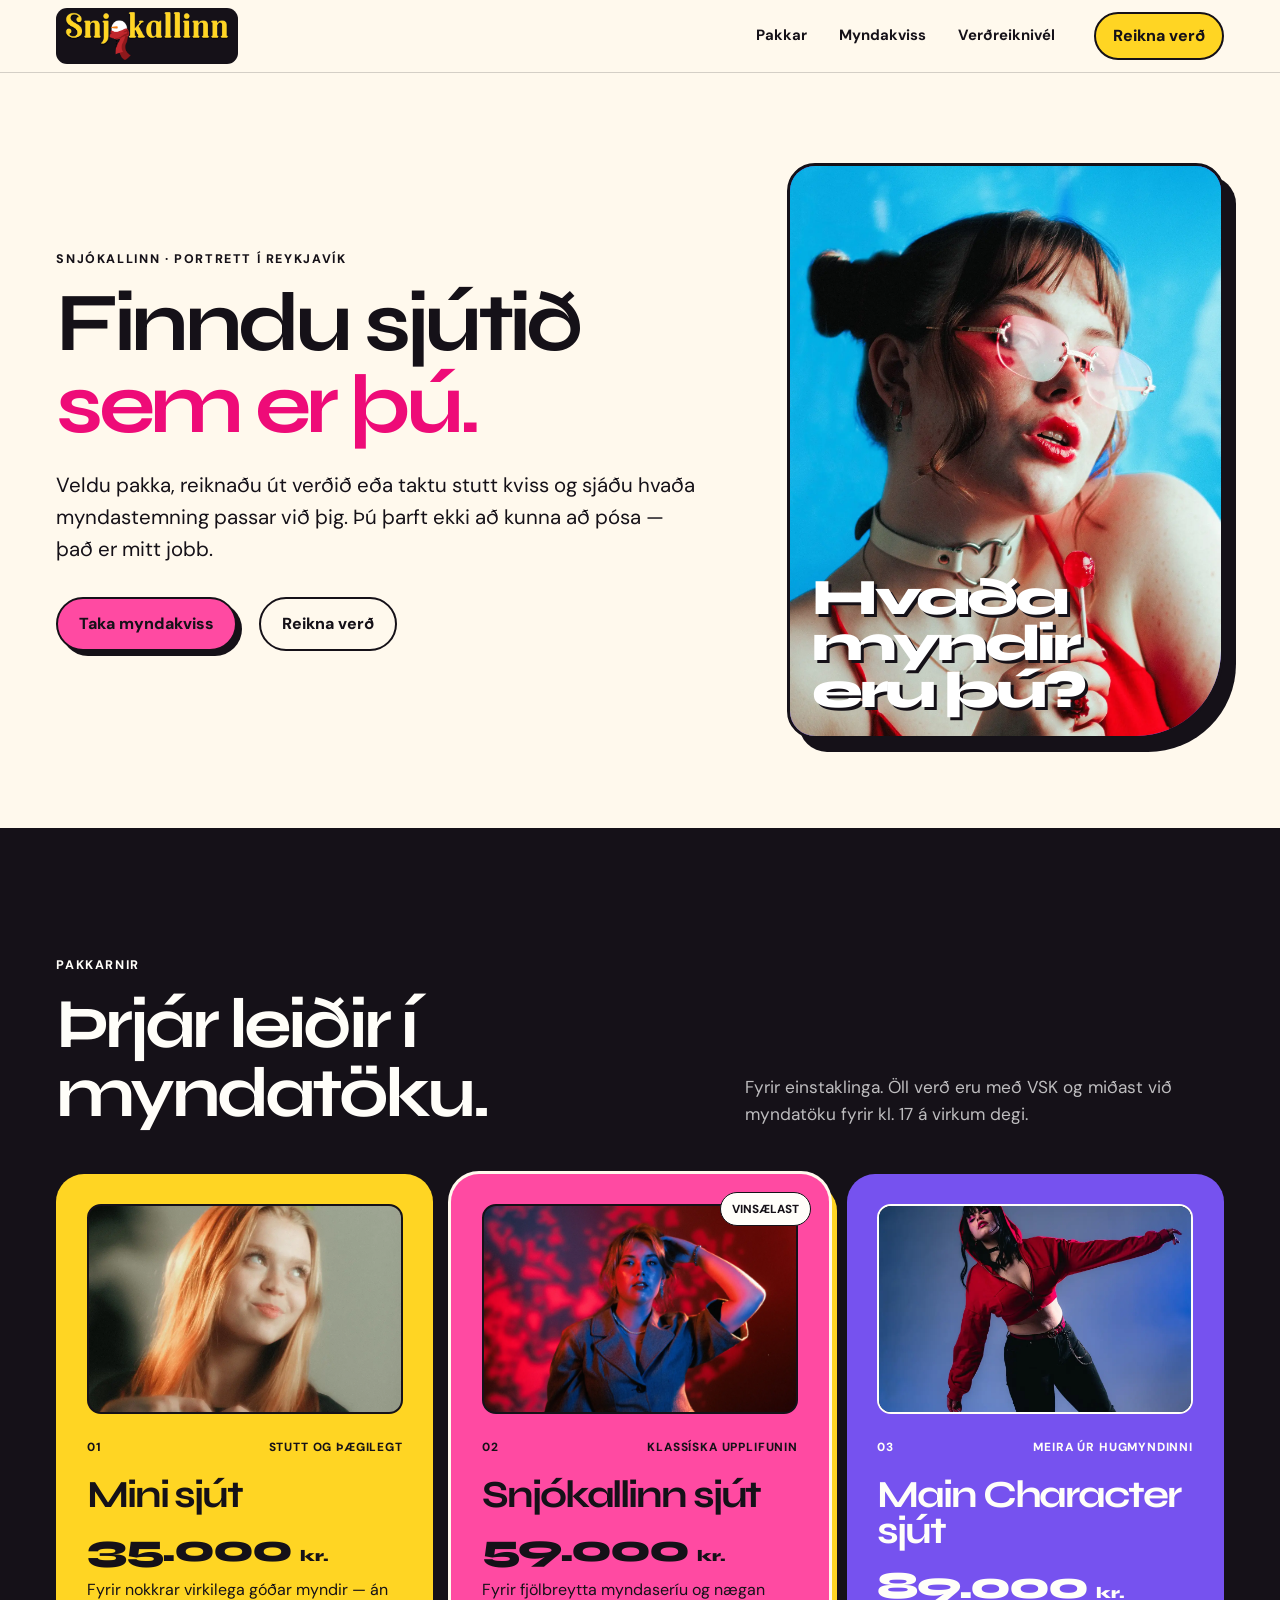
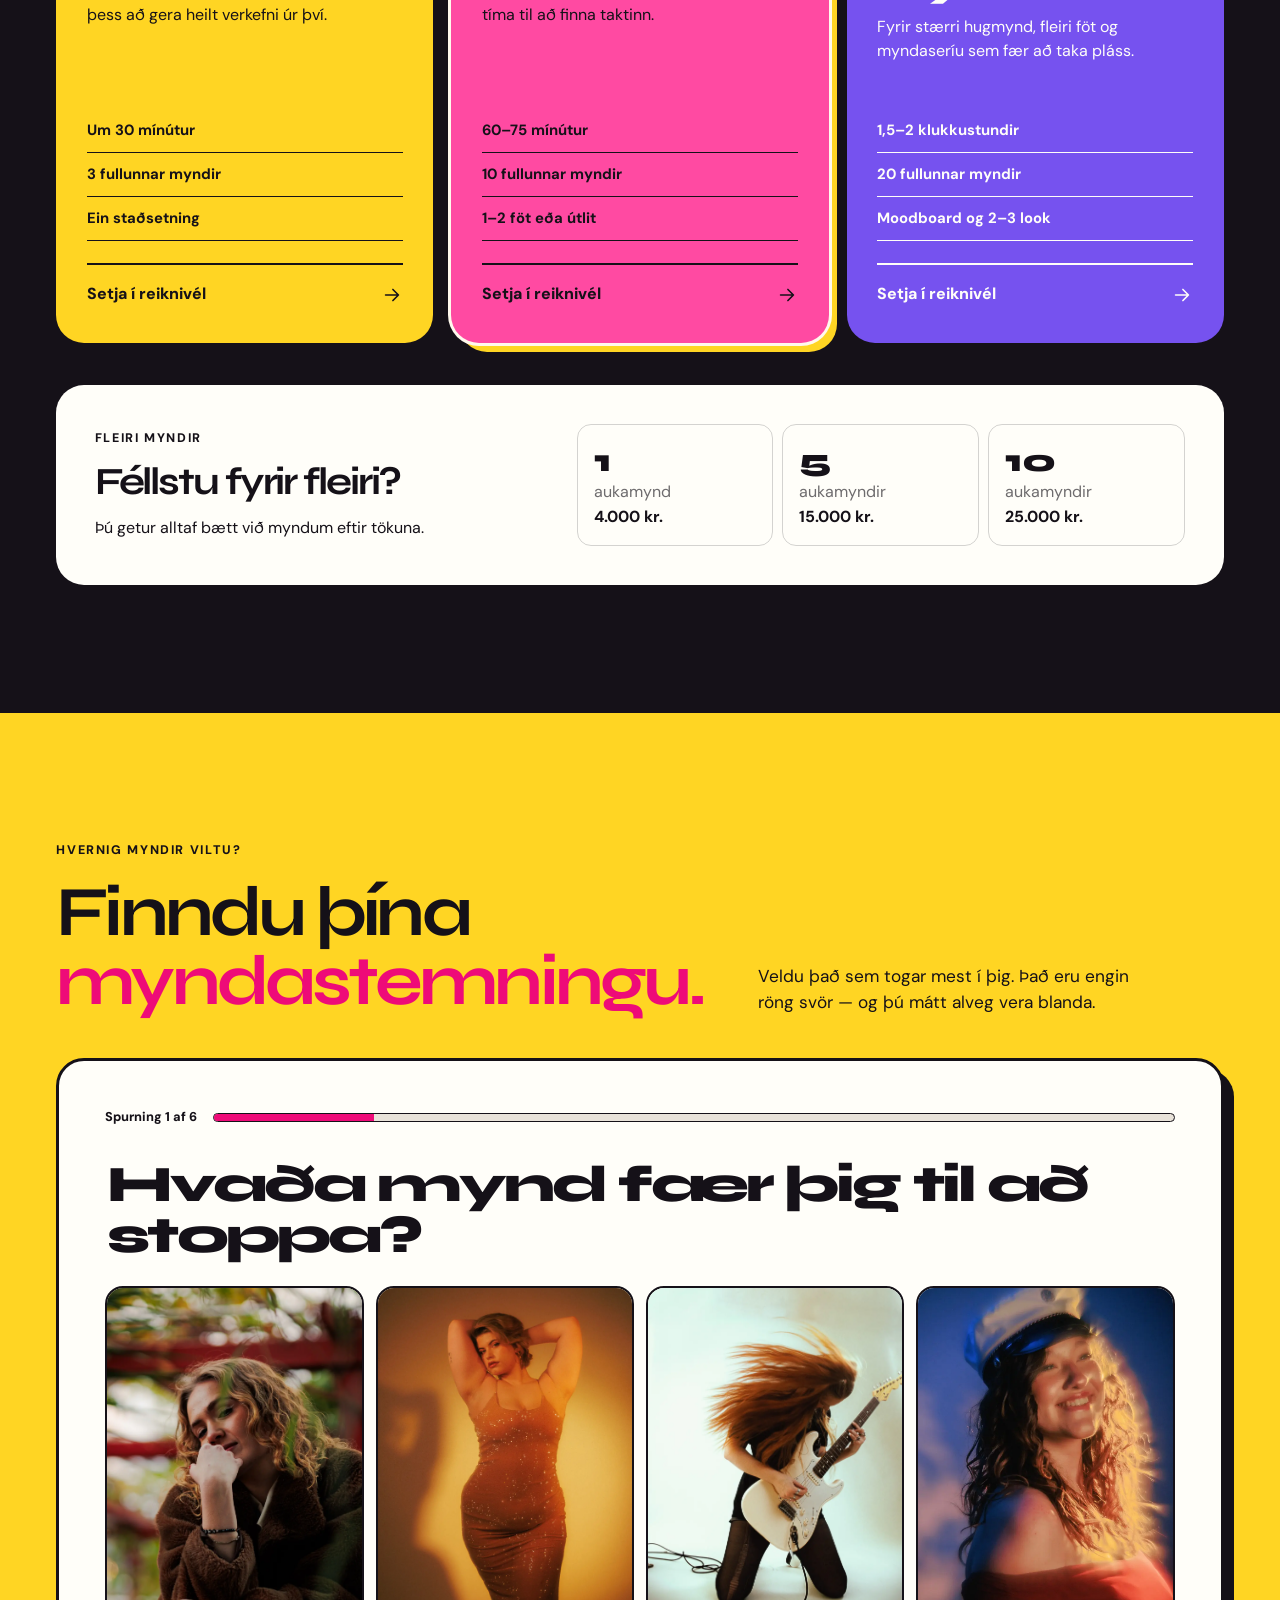
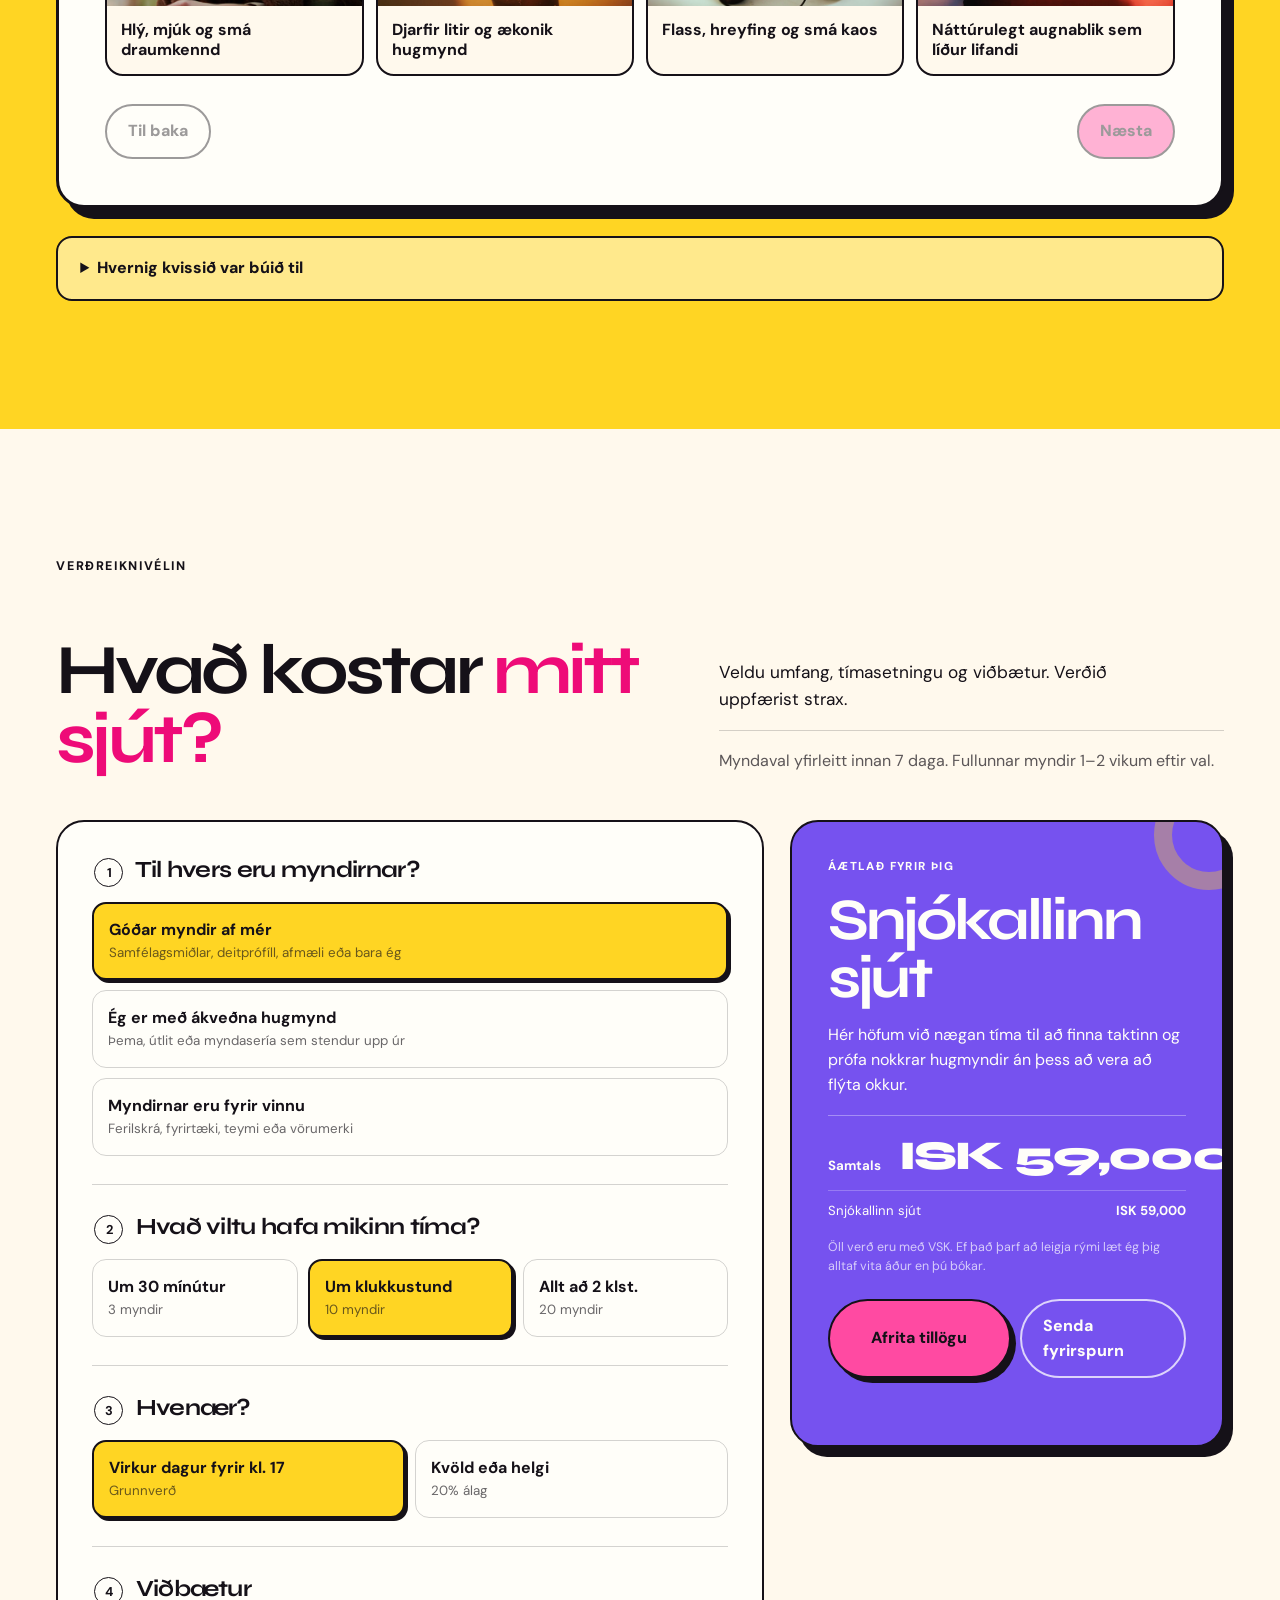
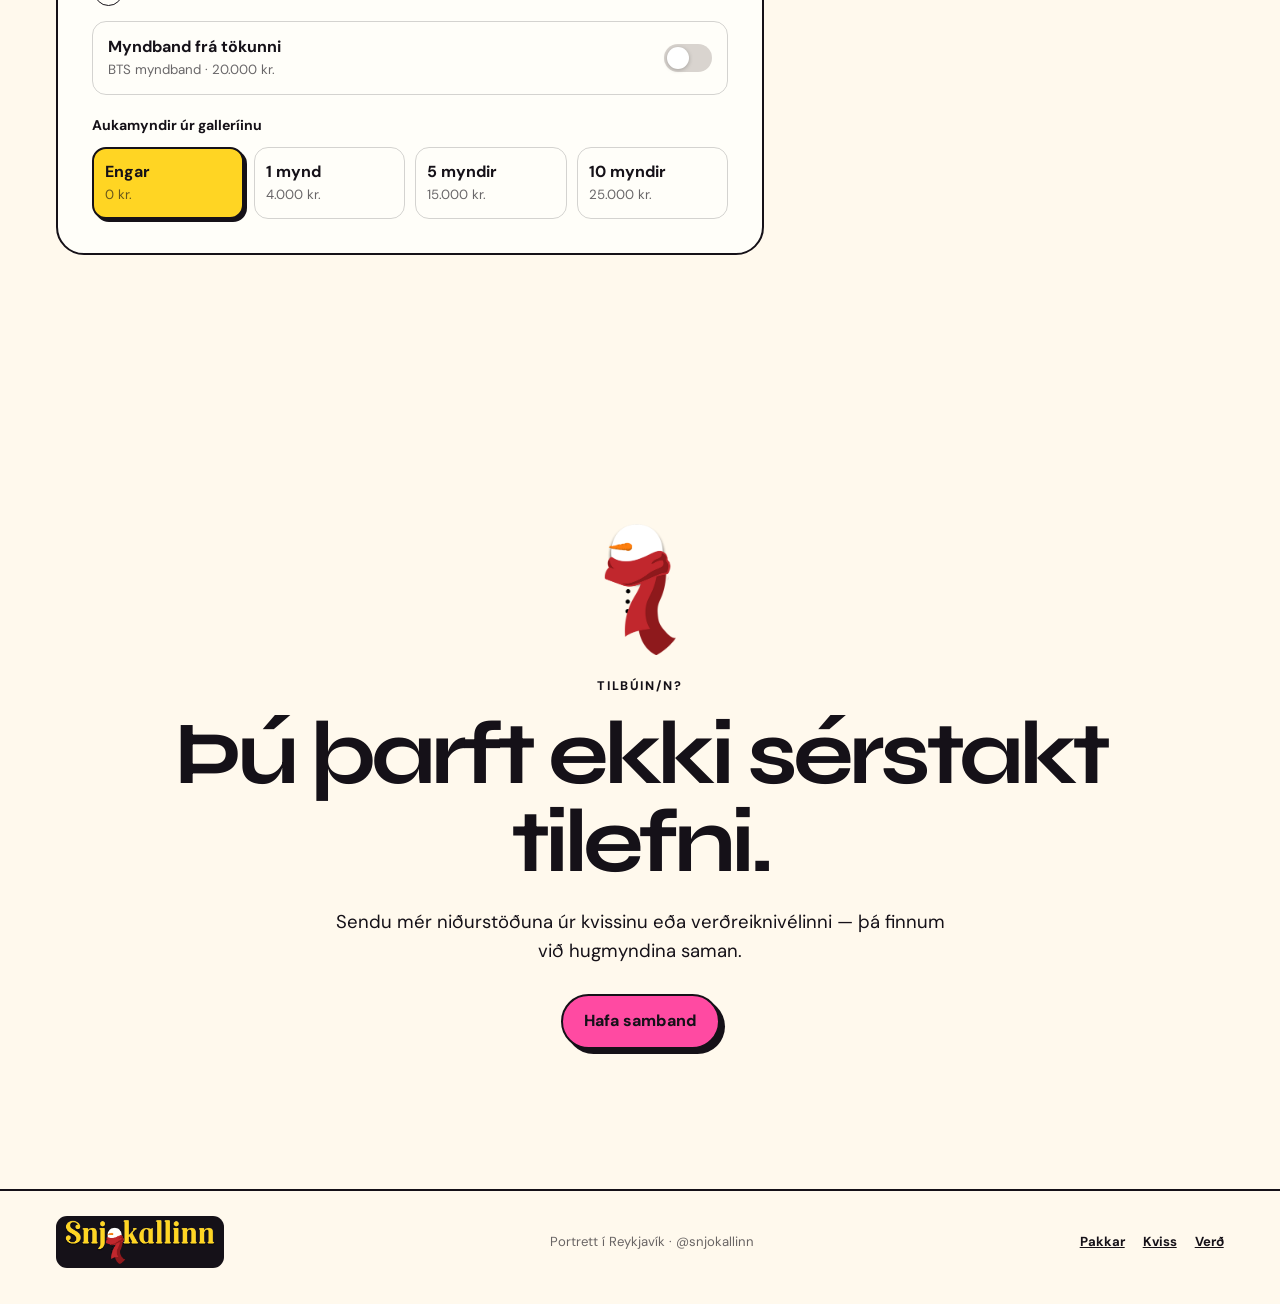
==== commit 370d14e2: "Sync latest Snjókallinn vefur design and functionality" ====
--- a/index.html
+++ b/index.html
@@ -1,798 +1,32 @@
 <!doctype html>
-<html lang="is">
-<head>
-  <meta charset="utf-8">
-  <meta name="viewport" content="width=device-width,initial-scale=1,viewport-fit=cover">
-  <meta name="theme-color" content="#f6f0e5">
-  <meta name="description" content="Snjókallinn verðleiðari — finndu rétta portrettsjútið, taktu myndakviss og reiknaðu verðið.">
-  <title>Snjókallinn — pakkar, myndakviss & verðreiknivél</title>
-  <style>
-    :root{
-      --ink:#111113;
-      --paper:#f6f0e5;
-      --paper-2:#fffaf2;
-      --white:#fff;
-      --yellow:#ffd94d;
-      --pink:#ff7eae;
-      --lilac:#9a7cff;
-      --green:#b9e6b0;
-      --muted:#6b6864;
-      --line:#171717;
-      --radius:24px;
-      --shadow:6px 6px 0 #111113;
-      --shadow-sm:4px 4px 0 #111113;
-      --max:1140px;
-    }
-    *{box-sizing:border-box}
-    html{scroll-behavior:smooth}
-    body{
-      margin:0;
-      color:var(--ink);
-      background:
-        radial-gradient(circle at 8% 7%, rgba(255,126,174,.12), transparent 22rem),
-        radial-gradient(circle at 94% 28%, rgba(154,124,255,.12), transparent 24rem),
-        var(--paper);
-      font-family:Inter,ui-sans-serif,system-ui,-apple-system,BlinkMacSystemFont,"Segoe UI",sans-serif;
-      overflow-x:hidden;
-      -webkit-font-smoothing:antialiased;
-    }
-    img{display:block;width:100%;height:100%;object-fit:cover}
-    a{color:inherit}
-    button,input,select{font:inherit}
-    button{color:inherit}
-    .wrap{width:min(var(--max),calc(100% - 32px));margin:auto}
-    .nav{
-      position:sticky;top:0;z-index:60;
-      background:color-mix(in srgb,var(--paper) 92%,transparent);
-      backdrop-filter:blur(18px);
-      border-bottom:2px solid transparent;
-    }
-    .nav-inner{
-      min-height:72px;display:flex;align-items:center;justify-content:space-between;gap:18px;
-    }
-    .brand{
-      font-weight:1000;font-size:20px;letter-spacing:-.055em;text-decoration:none;white-space:nowrap;
-    }
-    .brand-dot{color:var(--pink)}
-    .navlinks{display:flex;align-items:center;gap:17px;font-size:14px;font-weight:850}
-    .navlinks a{text-decoration:none}
-    .navlinks a:hover{text-decoration:underline;text-underline-offset:4px}
-    .nav-cta{
-      border:2px solid var(--ink);background:var(--ink);color:#fff;border-radius:999px;padding:10px 15px;
-    }
-    .hero{
-      padding:42px 0 26px;
-      display:grid;grid-template-columns:minmax(0,1.05fr) minmax(340px,.95fr);gap:22px;align-items:stretch;
-    }
-    .hero-copy{
-      min-height:610px;background:var(--yellow);border:3px solid var(--ink);border-radius:34px;
-      box-shadow:var(--shadow);padding:clamp(26px,5vw,58px);display:flex;flex-direction:column;justify-content:center;
-    }
-    .kicker{
-      display:inline-flex;align-items:center;gap:8px;font-size:12px;font-weight:950;letter-spacing:.17em;text-transform:uppercase;
-    }
-    .kicker:before{content:"";width:9px;height:9px;background:var(--pink);border:2px solid var(--ink);border-radius:999px}
-    h1,h2,h3,p{margin-top:0}
-    h1{
-      margin:16px 0 22px;font-size:clamp(54px,7.1vw,98px);line-height:.87;letter-spacing:-.074em;max-width:720px;
-    }
-    .hero p{font-size:clamp(18px,2vw,21px);line-height:1.5;max-width:650px;margin-bottom:26px}
-    .hero-actions{display:flex;flex-wrap:wrap;gap:10px}
-    .btn{
-      appearance:none;border:2px solid var(--ink);border-radius:14px;min-height:50px;padding:12px 17px;
-      display:inline-flex;align-items:center;justify-content:center;gap:8px;font-weight:950;text-decoration:none;
-      cursor:pointer;transition:transform .12s ease,box-shadow .12s ease;background:#fff;
-    }
-    .btn:hover{transform:translate(-2px,-2px);box-shadow:3px 3px 0 var(--ink)}
-    .btn-dark{background:var(--ink);color:#fff}
-    .btn-pink{background:var(--pink)}
-    .btn-yellow{background:var(--yellow)}
-    .hero-media{
-      min-height:610px;border:3px solid var(--ink);border-radius:34px;overflow:hidden;position:relative;background:#d8d0c4;
-    }
-    .hero-media img{object-position:center 38%}
-    .viewfinder{position:absolute;inset:18px;border:1px solid rgba(255,255,255,.65);border-radius:22px;pointer-events:none}
-    .viewfinder:before,.viewfinder:after{content:"";position:absolute;width:42px;height:42px}
-    .viewfinder:before{left:14px;top:14px;border-left:2px solid #fff;border-top:2px solid #fff}
-    .viewfinder:after{right:14px;bottom:14px;border-right:2px solid #fff;border-bottom:2px solid #fff}
-    .rec{
-      position:absolute;right:18px;top:14px;background:rgba(17,17,19,.72);color:#fff;border-radius:999px;
-      padding:7px 10px;font:800 11px ui-monospace,SFMono-Regular,Menlo,monospace;letter-spacing:.08em
-    }
-    .rec:before{content:"●";color:#ff476f;margin-right:6px}
+<html lang="is"><head><meta charset="UTF-8"/><meta name="viewport" content="width=device-width,initial-scale=1.0"/><meta name="description" content="Skoðaðu Snjókallinn pakkana, reiknaðu út verð og finndu hvaða myndastíll hentar þér."/><meta name="theme-color" content="#151118"/><link rel="icon" href="./assets/favicon.png" type="image/png"/><link rel="preconnect" href="https://fonts.googleapis.com"/><link rel="preconnect" href="https://fonts.gstatic.com" crossorigin/><link href="https://fonts.googleapis.com/css2?family=DM+Sans:wght@400;500;600;700&family=Syne:wght@600;700;800&display=swap" rel="stylesheet"/><link rel="stylesheet" href="./styles-v10.css"/><title>Pakkar og verð — Snjókallinn</title></head>
+<body>
+<header class="site-header"><div class="site-header-inner"><a class="brand" href="#top" aria-label="Snjókallinn"><img class="brand-wordmark" src="./assets/logo-wordmark-yellow.png" width="1000" height="290" alt="Snjókallinn"/></a><nav class="desktop-nav" aria-label="Aðalvalmynd"><a href="#pakkar">Pakkar</a><a href="#myndakviss">Myndakviss</a><a href="#leidari">Verðreiknivél</a></nav><a class="header-cta" href="#leidari">Reikna verð</a><button class="menu-button" type="button" aria-label="Opna valmynd" aria-expanded="false" aria-controls="mobile-menu" data-menu-button><svg class="icon" aria-hidden="true"><use href="./icons.svg#menu"></use></svg></button></div><nav class="mobile-menu" id="mobile-menu" aria-label="Farsímavalmynd" data-mobile-menu hidden><a href="#pakkar">Pakkar</a><a href="#myndakviss">Hvernig myndir viltu?</a><a href="#leidari">Verðreiknivél</a><a href="https://www.instagram.com/snjokallinn/" target="_blank" rel="noreferrer">Hafa samband</a></nav></header>
+<main id="top">
+<section class="tool-hero section-shell" aria-labelledby="hero-title"><div><p class="kicker">Snjókallinn · Portrett í Reykjavík</p><h1 id="hero-title">Finndu sjútið <em>sem er þú.</em></h1><p>Veldu pakka, reiknaðu út verðið eða taktu stutt kviss og sjáðu hvaða myndastemning passar við þig. Þú þarft ekki að kunna að pósa — það er mitt jobb.</p><div class="hero-actions"><a class="button button-primary" href="#myndakviss">Taka myndakviss</a><a class="button" href="#leidari">Reikna verð</a></div></div><figure class="tool-hero-photo"><img src="./assets/hero.webp" width="1502" height="2000" alt="Litríkt Snjókallinn portrett" fetchpriority="high"/><figcaption>Hvaða myndir eru þú?</figcaption></figure></section>
 
-    .section{padding:62px 0}
-    .section-head{
-      display:grid;grid-template-columns:minmax(0,1fr) minmax(260px,480px);gap:24px;align-items:end;margin-bottom:24px;
-    }
-    .section h2{
-      margin:0;font-size:clamp(42px,6.2vw,74px);line-height:.91;letter-spacing:-.065em;
-    }
-    .lede{color:var(--muted);line-height:1.6;margin:0;font-size:16px}
-    .packages{display:grid;grid-template-columns:repeat(3,minmax(0,1fr));gap:16px}
-    .package{
-      background:#fff;border:3px solid var(--ink);border-radius:26px;overflow:hidden;box-shadow:var(--shadow);
-      display:flex;flex-direction:column;
-    }
-    .package.featured{background:var(--yellow);transform:translateY(-9px)}
-    .package-media{aspect-ratio:4/3;border-bottom:3px solid var(--ink);overflow:hidden;background:#ddd}
-    .package-media img{transition:transform .3s ease}
-    .package:hover .package-media img{transform:scale(1.025)}
-    .package:nth-child(1) .package-media img{object-position:center 38%}
-    .package:nth-child(2) .package-media img{object-position:center 40%}
-    .package:nth-child(3) .package-media img{object-position:center 35%}
-    .package-body{padding:20px 20px 22px;display:flex;flex-direction:column;flex:1}
-    .pill{
-      display:inline-flex;align-self:flex-start;background:var(--ink);color:#fff;border-radius:999px;
-      padding:6px 9px;font-size:10px;font-weight:950;letter-spacing:.1em;text-transform:uppercase
-    }
-    .package h3{font-size:30px;letter-spacing:-.045em;margin:16px 0 5px}
-    .price{font-size:clamp(36px,4vw,48px);font-weight:1000;letter-spacing:-.055em;margin-bottom:16px}
-    .package ul{list-style:none;padding:0;margin:0;display:grid;gap:9px;line-height:1.4}
-    .package li:before{content:"✓";font-weight:1000;margin-right:8px}
-    .package-note{margin-top:auto;padding-top:18px;color:#5a5753;line-height:1.5;font-size:13px}
+<section class="packages section-shell" id="pakkar" aria-labelledby="packages-title"><div class="section-heading"><div><p class="kicker">Pakkarnir</p><h2 id="packages-title">Þrjár leiðir í myndatöku.</h2></div><p>Fyrir einstaklinga. Öll verð eru með VSK og miðast við myndatöku fyrir kl. 17 á virkum degi.</p></div><div class="package-grid">
+<article class="package-card yellow-card"><figure class="package-photo"><img src="./assets/mini.webp" width="1142" height="1600" alt="Hlýlegt portrett með mjúku ljósi" loading="lazy"/></figure><div class="package-topline"><span>01</span><span>Stutt og þægilegt</span></div><h3>Mini sjút</h3><p class="price">35.000 <small>kr.</small></p><p class="package-for">Fyrir nokkrar virkilega góðar myndir — án þess að gera heilt verkefni úr því.</p><ul class="package-facts"><li>Um 30 mínútur</li><li>3 fullunnar myndir</li><li>Ein staðsetning</li></ul><button class="card-action" type="button" data-pick="quick">Setja í reiknivél <svg class="icon" aria-hidden="true"><use href="./icons.svg#arrow"></use></svg></button></article>
+<article class="package-card pink-card featured"><p class="popular-tag">Vinsælast</p><figure class="package-photo"><img src="./assets/classic.webp" width="1600" height="1200" alt="Litríkt editorial portrett" loading="lazy"/></figure><div class="package-topline"><span>02</span><span>Klassíska upplifunin</span></div><h3>Snjókallinn sjút</h3><p class="price">59.000 <small>kr.</small></p><p class="package-for">Fyrir fjölbreytta myndaseríu og nægan tíma til að finna taktinn.</p><ul class="package-facts"><li>60–75 mínútur</li><li>10 fullunnar myndir</li><li>1–2 föt eða útlit</li></ul><button class="card-action" type="button" data-pick="editorial">Setja í reiknivél <svg class="icon" aria-hidden="true"><use href="./icons.svg#arrow"></use></svg></button></article>
+<article class="package-card violet-card"><figure class="package-photo"><img src="./assets/main-character.webp" width="1200" height="1598" alt="Djarft Main Character portrett" loading="lazy"/></figure><div class="package-topline"><span>03</span><span>Meira úr hugmyndinni</span></div><h3>Main Character sjút</h3><p class="price">89.000 <small>kr.</small></p><p class="package-for">Fyrir stærri hugmynd, fleiri föt og myndaseríu sem fær að taka pláss.</p><ul class="package-facts"><li>1,5–2 klukkustundir</li><li>20 fullunnar myndir</li><li>Moodboard og 2–3 look</li></ul><button class="card-action" type="button" data-pick="iconic">Setja í reiknivél <svg class="icon" aria-hidden="true"><use href="./icons.svg#arrow"></use></svg></button></article></div>
+<div class="extra-images"><div><p class="kicker">Fleiri myndir</p><h3>Féllstu fyrir fleiri?</h3><p>Þú getur alltaf bætt við myndum eftir tökuna.</p></div><div class="extra-price-list"><p><strong>1</strong><span>aukamynd</span><b>4.000 kr.</b></p><p><strong>5</strong><span>aukamyndir</span><b>15.000 kr.</b></p><p><strong>10</strong><span>aukamyndir</span><b>25.000 kr.</b></p></div></div></section>
 
-    .extras{
-      margin-top:20px;display:grid;grid-template-columns:1.15fr repeat(3,.6fr);gap:10px;align-items:stretch
-    }
-    .extra-intro,.extra{
-      border:2px solid var(--ink);border-radius:18px;background:#fff;padding:18px;display:flex;flex-direction:column;justify-content:center
-    }
-    .extra-intro{background:var(--pink)}
-    .extra-intro h3{font-size:22px;margin:0 0 5px;letter-spacing:-.03em}
-    .extra-intro p{margin:0;line-height:1.45;font-size:14px}
-    .extra b{font-size:25px;letter-spacing:-.04em}
-    .extra span{font-size:13px;color:var(--muted);margin-top:3px}
+<section class="style-quiz section-shell" id="myndakviss" aria-labelledby="quiz-title"><div class="quiz-heading"><p class="kicker">Hvernig myndir viltu?</p><h2 id="quiz-title">Finndu þína <em>myndastemningu.</em></h2><p>Veldu það sem togar mest í þig. Það eru engin röng svör — og þú mátt alveg vera blanda.</p></div><div class="quiz-shell"><form id="style-quiz-form"><div class="quiz-progress" aria-live="polite"><span id="quiz-progress-text">Spurning 1 af 6</span><i><b id="quiz-progress-bar"></b></i></div>
+<fieldset class="quiz-step" data-quiz-step="0"><legend>Hvaða mynd fær þig til að stoppa?</legend><div class="visual-answers"><label><input type="radio" name="q1" value="glowy"/><span><img src="./assets/glowy-close.webp" alt=""/><b>Hlý, mjúk og smá draumkennd</b></span></label><label><input type="radio" name="q1" value="editorial"/><span><img src="./assets/editorial-projection.webp" alt=""/><b>Djarfir litir og ækonik hugmynd</b></span></label><label><input type="radio" name="q1" value="flash"/><span><img src="./assets/guitar-motion.webp" alt=""/><b>Flass, hreyfing og smá kaos</b></span></label><label><input type="radio" name="q1" value="candid"/><span><img src="./assets/gallery-smile.webp" alt=""/><b>Náttúrulegt augnablik sem líður lifandi</b></span></label></div></fieldset>
+<fieldset class="quiz-step" data-quiz-step="1" hidden><legend>Hvernig viltu að ljósið líði?</legend><div class="text-answers"><label><input type="radio" name="q2" value="glowy"/><span><b>Hlýtt og mjúkt</b><small>Eins og sólargeisli eða Pro-Mist glampi</small></span></label><label><input type="radio" name="q2" value="flash"/><span><b>Beint og hrátt</b><small>Dispo-flass sem frystir augnablikið</small></span></label><label><input type="radio" name="q2" value="editorial"/><span><b>Mótað og dramatískt</b><small>Litur, skuggar eða ljós sem hluti af hugmyndinni</small></span></label><label><input type="radio" name="q2" value="candid"/><span><b>Eins náttúrulegt og hægt er</b><small>Rýmið og veðrið fá að ráða stemningunni</small></span></label></div></fieldset>
+<fieldset class="quiz-step" data-quiz-step="2" hidden><legend>Hvað hljómar best í tökunni?</legend><div class="text-answers"><label><input type="radio" name="q3" value="editorial"/><span><b>Leiðsögn í hverri pósu</b><small>Ég vil nákvæma, sterka lokaútkomu</small></span></label><label><input type="radio" name="q3" value="candid"/><span><b>Verkefni og hreyfing</b><small>Láta alvöru svipbrigði gerast á milli</small></span></label><label><input type="radio" name="q3" value="glowy"/><span><b>Mjúk blanda</b><small>Leiðsögn, en rólegt og lífrænt</small></span></label><label><input type="radio" name="q3" value="flash"/><span><b>Prófa alls konar</b><small>Fyndnar pósur, hreyfing og óvænt augnablik</small></span></label></div></fieldset>
+<fieldset class="quiz-step" data-quiz-step="3" hidden><legend>Hvaða staðsetning kallar á þig?</legend><div class="text-answers"><label><input type="radio" name="q4" value="glowy"/><span><b>Úti í hlýju kvöldljósi</b><small>Mjúkur bakgrunnur og gylltur tónn</small></span></label><label><input type="radio" name="q4" value="editorial"/><span><b>Stúdíó eða sérvalið rými</b><small>Allt byggt utan um eina sterka hugmynd</small></span></label><label><input type="radio" name="q4" value="flash"/><span><b>Borgin, kvöldið eða partý-væb</b><small>Umhverfið má vera hrátt og lifandi</small></span></label><label><input type="radio" name="q4" value="candid"/><span><b>Staður sem skiptir mig máli</b><small>Heima, uppáhaldsstaður eða hversdagslegt rými</small></span></label></div></fieldset>
+<fieldset class="quiz-step" data-quiz-step="4" hidden><legend>Hvað viltu fá út úr myndatökunni?</legend><div class="text-answers"><label><input type="radio" name="q5" value="editorial"/><span><b>Eina sturlaða myndaseríu</b><small>Myndir sem líta út eins og herferð eða forsíða</small></span></label><label><input type="radio" name="q5" value="glowy"/><span><b>Fallegar myndir sem eldast vel</b><small>Hlýjar, persónulegar og klassískar</small></span></label><label><input type="radio" name="q5" value="flash"/><span><b>Myndir með ótrúlega orku</b><small>Fyrir Instagram, cover eða bara af því</small></span></label><label><input type="radio" name="q5" value="candid"/><span><b>Minningu um mig eins og ég er</b><small>Svona leið mér og svona leit lífið út</small></span></label></div></fieldset>
+<fieldset class="quiz-step" data-quiz-step="5" hidden><legend>Veldu þrjú orð — eða næstum því.</legend><div class="text-answers"><label><input type="radio" name="q6" value="glowy"/><span><b>Hlýtt · mjúkt · töfrandi</b></span></label><label><input type="radio" name="q6" value="editorial"/><span><b>Djarft · fágað · main character</b></span></label><label><input type="radio" name="q6" value="flash"/><span><b>Júník · hrátt · klikkuð orka</b></span></label><label><input type="radio" name="q6" value="candid"/><span><b>Eðlilegt · náið · lifandi</b></span></label></div></fieldset>
+<div class="quiz-controls"><button class="button" id="quiz-back" type="button" disabled>Til baka</button><button class="button button-primary" id="quiz-next" type="button" disabled>Næsta</button></div></form>
+<aside class="quiz-result" id="quiz-result" hidden aria-live="polite"><p class="kicker">Þín myndastemning</p><h3 id="quiz-result-title"></h3><img id="quiz-result-image" src="" alt=""/><p id="quiz-result-copy"></p><div class="quiz-result-tags" id="quiz-result-tags"></div><p class="quiz-package"><span>Ég myndi byrja á</span><strong id="quiz-package-name"></strong></p><div class="result-actions"><button class="button button-primary" id="quiz-to-calculator" type="button">Reikna sjútið</button><button class="button" id="quiz-restart" type="button">Prófa aftur</button></div></aside></div>
+<details class="quiz-sources"><summary>Hvernig kvissið var búið til</summary><p>Kvissið flokkar ekki persónuleika. Það parar sjónrænar óskir við viðurkennd hugtök í portrettljósmyndun: editorial frásögn, candid augnablik, mjúkt náttúrulegt ljós og flass/stýrða lýsingu. Niðurstaðan er síðan þýdd yfir í Snjókallinn-stíl.</p><p><a href="https://www.adobe.com/creativecloud/photography/type/editorial-photography.html" target="_blank" rel="noreferrer">Adobe: editorial</a> · <a href="https://www.adobe.com/creativecloud/photography/type/portrait-photography.html" target="_blank" rel="noreferrer">Adobe: portrett</a> · <a href="https://www.adobe.com/creativecloud/photography/technique/golden-hour.html" target="_blank" rel="noreferrer">Adobe: golden hour</a> · <a href="https://en.canon-cna.com/get-inspired/tips-and-techniques/candid-photography/" target="_blank" rel="noreferrer">Canon: candid</a></p></details></section>
 
-    .quiz-shell{
-      background:var(--pink);border:3px solid var(--ink);border-radius:32px;box-shadow:var(--shadow);
-      padding:clamp(20px,4vw,36px);
-    }
-    .quiz-top{
-      display:flex;justify-content:space-between;gap:18px;align-items:flex-start;margin-bottom:22px
-    }
-    .quiz-top .lede{color:#3d3137;max-width:510px}
-    .quiz-progress{
-      min-width:120px;background:var(--ink);color:#fff;border-radius:999px;padding:8px 12px;text-align:center;
-      font-weight:900;font-size:12px;letter-spacing:.06em
-    }
-    .quiz-stage{
-      background:var(--paper-2);border:3px solid var(--ink);border-radius:24px;padding:clamp(17px,3vw,28px)
-    }
-    .quiz-stage h3{font-size:clamp(28px,4vw,42px);letter-spacing:-.045em;margin:0 0 18px}
-    .answers{display:grid;grid-template-columns:repeat(2,minmax(0,1fr));gap:10px}
-    .answer{
-      position:relative;display:flex;align-items:flex-start;gap:11px;border:2px solid var(--ink);border-radius:16px;
-      padding:14px;background:#fff;font-weight:800;line-height:1.3;cursor:pointer;text-align:left;min-height:64px
-    }
-    .answer:hover{background:#fff6cf}
-    .answer.selected{background:var(--yellow);box-shadow:3px 3px 0 var(--ink);transform:translate(-1px,-1px)}
-    .answer input{position:absolute;opacity:0;pointer-events:none}
-    .answer .dot{
-      width:18px;height:18px;flex:0 0 18px;border:2px solid var(--ink);border-radius:50%;margin-top:1px;background:#fff
-    }
-    .answer.selected .dot{background:var(--ink);box-shadow:inset 0 0 0 4px var(--yellow)}
-    .visual-answers{grid-template-columns:repeat(4,minmax(0,1fr))}
-    .visual-answer{
-      padding:0;display:block;overflow:hidden;min-height:0;background:#fff
-    }
-    .visual-answer .quiz-img{aspect-ratio:3/4;border-bottom:2px solid var(--ink);overflow:hidden}
-    .visual-answer img{object-position:center 40%}
-    .visual-answer .visual-label{display:flex;gap:9px;align-items:flex-start;padding:12px}
-    .visual-answer .dot{margin-top:0}
-    .quiz-actions{display:flex;justify-content:space-between;gap:10px;margin-top:18px}
-    .quiz-actions .right{display:flex;gap:10px}
-    .quiz-result{
-      display:none;grid-template-columns:1fr .72fr;gap:18px;align-items:stretch
-    }
-    .quiz-result.show{display:grid}
-    .result-copy{
-      background:var(--ink);color:#fff;border-radius:22px;padding:clamp(22px,4vw,34px)
-    }
-    .result-copy .kicker{color:var(--yellow)}
-    .result-copy h3{font-size:clamp(38px,5vw,62px);line-height:.92;letter-spacing:-.06em;margin:14px 0}
-    .result-copy p{color:#ddd;line-height:1.6}
-    .result-pack{
-      margin:20px 0 0;border:2px solid #fff;border-radius:16px;padding:16px
-    }
-    .result-pack small{display:block;color:#bbb;font-weight:900;letter-spacing:.08em}
-    .result-pack strong{display:block;font-size:25px;margin-top:5px}
-    .result-photo{border:3px solid var(--ink);border-radius:22px;overflow:hidden;min-height:420px;background:#ddd}
-    .result-photo img{object-position:center 40%}
-    .result-buttons{display:flex;flex-wrap:wrap;gap:9px;margin-top:18px}
-
-    .sources{
-      margin-top:14px;padding:16px 18px;border:2px dashed var(--ink);border-radius:18px;background:#fff;
-      font-size:13px;line-height:1.55
-    }
-    .sources b{display:block;margin-bottom:4px}
-    .sources a{font-weight:800}
-
-    .calc-shell{
-      display:grid;grid-template-columns:1fr .72fr;gap:18px;align-items:start;
-      background:var(--lilac);border:3px solid var(--ink);border-radius:32px;box-shadow:var(--shadow);
-      padding:clamp(20px,4vw,36px)
-    }
-    .calc-left h2{color:#fff}
-    .calc-left>.lede{color:#f6f1ff;margin:12px 0 22px}
-    .calc-groups{display:grid;gap:11px}
-    .calc-group{background:#fff;border:2px solid var(--ink);border-radius:18px;padding:15px}
-    .calc-group>strong{display:block;margin-bottom:10px;font-size:15px}
-    .choice-grid{display:grid;grid-template-columns:repeat(2,minmax(0,1fr));gap:8px}
-    .calc-choice{
-      display:flex;align-items:center;gap:8px;border:1.5px solid var(--ink);background:#faf8f3;border-radius:12px;
-      padding:10px 11px;font-weight:750;cursor:pointer;min-height:46px
-    }
-    .calc-choice:has(input:checked){background:var(--yellow);box-shadow:2px 2px 0 var(--ink)}
-    .calc-choice input{accent-color:var(--ink)}
-    select{
-      width:100%;min-height:46px;border:1.5px solid var(--ink);background:#fff;border-radius:11px;padding:8px 10px
-    }
-    .calc-result{
-      position:sticky;top:88px;background:var(--ink);color:#fff;border:3px solid var(--ink);
-      border-radius:24px;padding:24px
-    }
-    .calc-result small{font-weight:950;color:#bbb;letter-spacing:.1em}
-    .calc-result h3{font-size:36px;letter-spacing:-.05em;margin:8px 0}
-    .calc-total{font-size:clamp(46px,6vw,68px);font-weight:1000;color:var(--yellow);letter-spacing:-.065em;line-height:.92}
-    .calc-breakdown{display:grid;gap:8px;margin:20px 0}
-    .line{display:flex;justify-content:space-between;gap:12px;padding-bottom:8px;border-bottom:1px solid #ffffff33;font-size:14px}
-    .calc-result p{color:#ccc;line-height:1.5;font-size:14px}
-    .calc-buttons{display:grid;gap:9px}
-    .copy-status{font-size:12px;color:var(--green);min-height:16px;margin-top:8px;font-weight:800}
-
-    .final{
-      margin:0 0 60px;background:var(--yellow);border:3px solid var(--ink);border-radius:32px;box-shadow:var(--shadow);
-      padding:clamp(30px,6vw,66px);text-align:center
-    }
-    .final h2{font-size:clamp(48px,7vw,84px);max-width:880px;margin:0 auto 18px}
-    .final p{font-size:18px;line-height:1.55;max-width:650px;margin:0 auto 24px}
-    footer{
-      padding:0 0 48px;display:flex;justify-content:space-between;gap:20px;color:#555;font-size:14px
-    }
-    footer a{font-weight:800}
-    .mobile-only{display:none}
-
-    @media(max-width:920px){
-      .navlinks a:not(.nav-cta){display:none}
-      .hero{grid-template-columns:1fr;padding-top:22px}
-      .hero-copy{min-height:0;order:2}
-      .hero-media{min-height:0;aspect-ratio:4/3;order:1}
-      .packages{grid-template-columns:1fr}
-      .package.featured{transform:none}
-      .package{display:grid;grid-template-columns:.82fr 1.18fr}
-      .package-media{aspect-ratio:auto;border-bottom:0;border-right:3px solid var(--ink)}
-      .extras{grid-template-columns:1fr 1fr 1fr}
-      .extra-intro{grid-column:1/-1}
-      .visual-answers{grid-template-columns:1fr 1fr}
-      .calc-shell,.quiz-result{grid-template-columns:1fr}
-      .calc-result{position:static}
-      .section-head{grid-template-columns:1fr}
-    }
-    @media(max-width:620px){
-      .wrap{width:min(100% - 24px,var(--max))}
-      .nav-inner{min-height:62px}
-      .brand{font-size:18px}
-      .nav-cta{padding:9px 12px;font-size:13px}
-      .hero{gap:12px}
-      .hero-copy,.hero-media{border-radius:24px}
-      .hero-copy{padding:24px 19px 27px}
-      h1{font-size:clamp(50px,16vw,74px)}
-      .hero-media{aspect-ratio:1/1.04}
-      .hero-actions{display:grid}
-      .hero-actions .btn{width:100%}
-      .section{padding:43px 0}
-      .section h2{font-size:clamp(40px,12vw,60px)}
-      .package{display:block;border-radius:22px;box-shadow:var(--shadow-sm)}
-      .package-media{aspect-ratio:16/10;border-right:0;border-bottom:3px solid var(--ink)}
-      .extras{grid-template-columns:1fr}
-      .extra-intro{grid-column:auto}
-      .quiz-shell,.calc-shell,.final{border-radius:24px;box-shadow:var(--shadow-sm)}
-      .quiz-top{display:block}
-      .quiz-progress{display:inline-flex;margin-top:12px}
-      .quiz-stage{padding:15px;border-radius:19px}
-      .answers,.visual-answers,.choice-grid{grid-template-columns:1fr}
-      .visual-answer{display:grid;grid-template-columns:95px 1fr;align-items:stretch}
-      .visual-answer .quiz-img{aspect-ratio:1/1;border-bottom:0;border-right:2px solid var(--ink)}
-      .visual-answer .visual-label{align-items:center}
-      .quiz-actions{align-items:stretch}
-      .quiz-actions,.quiz-actions .right{display:grid;grid-template-columns:1fr}
-      .quiz-actions .right{width:100%}
-      .quiz-actions .btn{width:100%}
-      .quiz-result{gap:10px}
-      .result-photo{min-height:0;aspect-ratio:4/5}
-      .result-buttons{display:grid}
-      .result-buttons .btn{width:100%}
-      .calc-result{padding:20px}
-      .final{margin-bottom:40px}
-      footer{display:block;padding-bottom:30px}
-      footer div+div{margin-top:8px}
-      .mobile-only{display:inline}
-    }
-    @media(prefers-reduced-motion:reduce){
-      html{scroll-behavior:auto}
-      *{transition:none!important}
-    }
-  </style>
-</head>
-<body>
-  <nav class="nav">
-    <div class="wrap nav-inner">
-      <a class="brand" href="#top">SNJÓKALLINN<span class="brand-dot">.</span></a>
-      <div class="navlinks">
-        <a href="#pakkar">Pakkar</a>
-        <a href="#kviss">Hvernig myndir viltu?</a>
-        <a href="#verd">Verðreiknivél</a>
-        <a class="nav-cta" href="https://www.instagram.com/snjokallinn/" target="_blank" rel="noreferrer">Hafa samband</a>
-      </div>
-    </div>
-  </nav>
-
-  <main id="top">
-    <div class="wrap">
-      <section class="hero">
-        <div class="hero-copy">
-          <div class="kicker">Snjókallinn · Portrett í Reykjavík</div>
-          <h1>Finndu sjútið sem er þú.</h1>
-          <p>Veldu pakka, reiknaðu út verðið eða taktu stutt kviss og sjáðu hvaða myndastemning passar við þig. Þú þarft ekki að kunna að pósa — það er mitt jobb.</p>
-          <div class="hero-actions">
-            <a class="btn btn-dark" href="#kviss">Taka myndakviss →</a>
-            <a class="btn" href="#verd">Reikna verð</a>
-          </div>
-        </div>
-        <div class="hero-media">
-          <img src="https://cdn.myportfolio.com/f7427c9e-06b2-40f4-8997-ca476eb04551/863c8fb2-2c85-432d-8a16-4dd6ae2a3959_rw_3840.jpg?h=ef4119d179bffa6ebcd8e44d48345c93" alt="Portrett eftir Snjókallinn" fetchpriority="high">
-          <div class="viewfinder"><span class="rec">SNJÓKALLINN</span></div>
-        </div>
-      </section>
-
-      <section class="section" id="pakkar">
-        <div class="section-head">
-          <h2>Þrjár leiðir í myndatöku.</h2>
-          <p class="lede">Frá stuttu og þægilegu sjúti yfir í fullt main-character moment. Allir pakkar innihalda leiðsögn í pósum og svipbrigðum — þú þarft ekki að mæta „tilbúin/n“ fyrir framan myndavélina.</p>
-        </div>
-
-        <div class="packages">
-          <article class="package">
-            <div class="package-media">
-              <img src="https://cdn.myportfolio.com/f7427c9e-06b2-40f4-8997-ca476eb04551/a6351271-d96e-428c-b007-0008d5cbbce9_rw_1920.jpg?h=b94f27e996be8c56d6371439c2f76221" alt="Mini sjút">
-            </div>
-            <div class="package-body">
-              <span class="pill">Stutt + þægilegt</span>
-              <h3>Mini sjút</h3>
-              <div class="price">35.000 kr.</div>
-              <ul>
-                <li>Um 30 mínútur</li>
-                <li>3 fullunnar myndir</li>
-                <li>Ein staðsetning</li>
-                <li>Pósu- og svipbrigðaleiðsögn</li>
-                <li>Myndaval í netgalleríi</li>
-              </ul>
-              <p class="package-note">Perfect þegar þú þarft fáar, andskoti flottar myndir án þess að gera heilan dag úr því.</p>
-            </div>
-          </article>
-
-          <article class="package featured">
-            <div class="package-media">
-              <img src="https://cdn.myportfolio.com/f7427c9e-06b2-40f4-8997-ca476eb04551/2e1083bd-acba-4d12-92ed-977b4cc93717_rw_3840.jpg?h=cce04ceb3c6d25dd1ac6c91c7b58b3a8" alt="Snjókallinn sjút">
-            </div>
-            <div class="package-body">
-              <span class="pill">Vinsælast</span>
-              <h3>Snjókallinn sjút</h3>
-              <div class="price">59.000 kr.</div>
-              <ul>
-                <li>60–75 mínútur</li>
-                <li>10 fullunnar myndir</li>
-                <li>Ein staðsetning</li>
-                <li>1–2 föt / look</li>
-                <li>Hugmyndavinna + leiðsögn</li>
-                <li>Myndaval í netgalleríi</li>
-              </ul>
-              <p class="package-note">Mest bang for your buck — nóg pláss til að verða þægileg/ur og ná fjölbreyttri seríu.</p>
-            </div>
-          </article>
-
-          <article class="package">
-            <div class="package-media">
-              <img src="https://cdn.myportfolio.com/f7427c9e-06b2-40f4-8997-ca476eb04551/ed688b3e-2cf8-47f6-91ed-152de41f8df3_rw_3840.jpg?h=90f9f3e3e248e950de9cde7bb3e0986a" alt="Main Character sjút">
-            </div>
-            <div class="package-body">
-              <span class="pill">Main character</span>
-              <h3>Main Character sjút</h3>
-              <div class="price">89.000 kr.</div>
-              <ul>
-                <li>1,5–2 klukkustundir</li>
-                <li>20 fullunnar myndir</li>
-                <li>1–2 nálægar staðsetningar</li>
-                <li>2–3 föt / look</li>
-                <li>Moodboard + concept</li>
-                <li>Leiðsögn + netgallerí</li>
-              </ul>
-              <p class="package-note">Þegar hugmyndin á að fá að fara alla leið. Meira rými, meiri fjölbreytni, meira ækonik.</p>
-            </div>
-          </article>
-        </div>
-
-        <div class="extras" aria-label="Aukamyndaverð">
-          <div class="extra-intro"><h3>Viltu fleiri myndir?</h3><p>Þú velur uppáhaldið úr netgalleríinu og getur bætt við eftir á.</p></div>
-          <div class="extra"><b>4.000 kr.</b><span>1 aukamynd</span></div>
-          <div class="extra"><b>15.000 kr.</b><span>5 aukamyndir</span></div>
-          <div class="extra"><b>25.000 kr.</b><span>10 aukamyndir</span></div>
-        </div>
-      </section>
-
-      <section class="section" id="kviss">
-        <div class="quiz-shell">
-          <div class="quiz-top">
-            <div>
-              <div class="kicker">Hvernig myndir viltu?</div>
-              <h2>Finndu þína myndastemningu.</h2>
-              <p class="lede">Ekki persónuleikapróf — bara fljótleg leið til að sjá hvaða ljós, orka og myndstíll toga mest í þig.</p>
-            </div>
-            <div class="quiz-progress" id="quizProgress">Spurning 1 af 6</div>
-          </div>
-
-          <div class="quiz-stage" id="quizStage">
-            <h3 id="quizQuestion"></h3>
-            <div class="answers" id="quizAnswers"></div>
-            <div class="quiz-actions">
-              <button class="btn" id="quizBack" type="button">← Til baka</button>
-              <div class="right">
-                <button class="btn btn-dark" id="quizNext" type="button">Næsta →</button>
-              </div>
-            </div>
-          </div>
-
-          <div class="quiz-result" id="quizResult" aria-live="polite">
-            <div class="result-copy">
-              <div class="kicker">Þín myndastemning</div>
-              <h3 id="resultTitle">Hlýtt & glowy</h3>
-              <p id="resultText"></p>
-              <div class="result-pack"><small>GÓÐUR UPPHAFSPUNKTUR</small><strong id="resultPackage"></strong></div>
-              <div class="result-buttons">
-                <a class="btn btn-yellow" href="#verd" id="resultCalc">Reikna sjútið</a>
-                <button class="btn" type="button" id="quizReset">Prófa aftur</button>
-              </div>
-            </div>
-            <div class="result-photo"><img id="resultImage" alt="Dæmi um myndastemningu"></div>
-          </div>
-
-          <div class="sources">
-            <b>Hvernig kvissið var búið til</b>
-            Kvissið byggir á raunverulegum sjónrænum þáttum sem ljósmyndarar vinna með — m.a. lighting, editorial nálgun, candid/posed nálgun, hreyfingu og direct flash. 
-            <a href="https://www.adobe.com/creativecloud/photography/discover/editorial-photography.html" target="_blank" rel="noreferrer">Adobe: editorial photography</a> ·
-            <a href="https://www.usa.canon.com/learning/training-articles/training-articles-list/portrait-photography-tips" target="_blank" rel="noreferrer">Canon: portrait photography tips</a>
-          </div>
-        </div>
-      </section>
-
-      <section class="section" id="verd">
-        <div class="calc-shell">
-          <div class="calc-left">
-            <div class="kicker" style="color:#fff">Verðreiknivél</div>
-            <h2>Hvað kostar mitt sjút?</h2>
-            <p class="lede">Veldu hvers konar myndatöku þú ert að hugsa um. Reiknivélin velur grunnpakka og bætir við tímasetningu og aukahlutum.</p>
-
-            <div class="calc-groups">
-              <div class="calc-group">
-                <strong>1. Hvað þarftu?</strong>
-                <div class="choice-grid">
-                  <label class="calc-choice"><input type="radio" name="purpose" value="personal" checked> Góðar myndir af mér</label>
-                  <label class="calc-choice"><input type="radio" name="purpose" value="idea"> Ég er með ákveðna hugmynd</label>
-                  <label class="calc-choice"><input type="radio" name="purpose" value="work"> Myndir fyrir vinnu</label>
-                </div>
-              </div>
-
-              <div class="calc-group">
-                <strong>2. Hversu mikið rými viltu?</strong>
-                <div class="choice-grid">
-                  <label class="calc-choice"><input type="radio" name="time" value="30" checked> Um 30 mín</label>
-                  <label class="calc-choice"><input type="radio" name="time" value="60"> Um klukkustund</label>
-                  <label class="calc-choice"><input type="radio" name="time" value="120"> Allt að 2 klst.</label>
-                </div>
-              </div>
-
-              <div class="calc-group">
-                <strong>3. Hvenær?</strong>
-                <div class="choice-grid">
-                  <label class="calc-choice"><input type="radio" name="when" value="day" checked> Virkur dagur fyrir kl. 17</label>
-                  <label class="calc-choice"><input type="radio" name="when" value="premium"> Kvöld eða helgi (+20%)</label>
-                </div>
-              </div>
-
-              <div class="calc-group">
-                <strong>4. Viðbætur</strong>
-                <div class="choice-grid" style="margin-bottom:8px">
-                  <label class="calc-choice"><input id="bts" type="checkbox"> BTS myndband (+20.000 kr.)</label>
-                </div>
-                <label>
-                  <span style="display:block;font-size:13px;font-weight:800;margin-bottom:6px">Aukamyndir</span>
-                  <select id="extras">
-                    <option value="0">Engar aukamyndir</option>
-                    <option value="4000">1 mynd · +4.000 kr.</option>
-                    <option value="15000">5 myndir · +15.000 kr.</option>
-                    <option value="25000">10 myndir · +25.000 kr.</option>
-                  </select>
-                </label>
-              </div>
-            </div>
-          </div>
-
-          <aside class="calc-result" aria-live="polite">
-            <small>ÉG MYNDI VELJA</small>
-            <h3 id="calcPackage">Mini sjút</h3>
-            <div class="calc-total" id="calcTotal">35.000 kr.</div>
-            <div class="calc-breakdown">
-              <div class="line"><span>Grunnpakki</span><b id="baseLine">35.000 kr.</b></div>
-              <div class="line"><span>Tímasetning</span><b id="timeLine">0 kr.</b></div>
-              <div class="line"><span>Viðbætur</span><b id="extrasLine">0 kr.</b></div>
-            </div>
-            <p id="calcWhy">Stutt og þægileg leið til að fá nokkrar mergjaðar myndir án þess að gera stórt production úr þessu.</p>
-            <div class="calc-buttons">
-              <button class="btn btn-yellow" id="copyQuote" type="button">Afrita tillögu</button>
-              <a class="btn" href="https://www.instagram.com/snjokallinn/" target="_blank" rel="noreferrer">Senda fyrirspurn</a>
-            </div>
-            <div class="copy-status" id="copyStatus"></div>
-          </aside>
-        </div>
-      </section>
-
-      <section class="final">
-        <div class="kicker" style="justify-content:center">Snjókallinn</div>
-        <h2>Þú þarft ekki sérstakt tilefni.</h2>
-        <p>Stundum er nóg að vilja eiga myndir af sjálfri/sjálfum sér sem láta mann segja „ó mæ got — þetta er ég?“</p>
-        <a class="btn btn-dark" href="https://www.instagram.com/snjokallinn/" target="_blank" rel="noreferrer">Hafa samband →</a>
-      </section>
-
-      <footer>
-        <div><b>SNJÓKALLINN</b> · Portrett í Reykjavík · <a href="https://www.instagram.com/snjokallinn/" target="_blank" rel="noreferrer">@snjokallinn</a></div>
-        <div><a href="#pakkar">Pakkar</a> · <a href="#kviss">Kviss</a> · <a href="#verd">Verð</a> · <a href="#top">Upp ↑</a></div>
-      </footer>
-    </div>
-  </main>
-
-  <script>
-    const quiz = [
-      {
-        q: 'Hvaða mynd fær þig til að stoppa?',
-        visual: true,
-        answers: [
-          {label:'Hlýtt, mjúkt og draumkennt', style:'glowy', img:'https://cdn.myportfolio.com/f7427c9e-06b2-40f4-8997-ca476eb04551/2b545421-d0ed-4424-9ba7-d2f7219f2773_rw_3840.jpg?h=068d2ee0340abdfedf673e0acaf3b17f'},
-          {label:'Djarft, litað og editorial', style:'editorial', img:'https://cdn.myportfolio.com/f7427c9e-06b2-40f4-8997-ca476eb04551/2e1083bd-acba-4d12-92ed-977b4cc93717_rw_3840.jpg?h=cce04ceb3c6d25dd1ac6c91c7b58b3a8'},
-          {label:'Flass, hreyfing og smá kaos', style:'flash', img:'https://cdn.myportfolio.com/f7427c9e-06b2-40f4-8997-ca476eb04551/8dadcaff-2ca5-4474-8efb-b5592cbb9ed4_rw_3840.jpg?h=2219024029b20a23429d0c0467a4510a'},
-          {label:'Náttúrulegt, lifandi og afslappað', style:'natural', img:'https://cdn.myportfolio.com/f7427c9e-06b2-40f4-8997-ca476eb04551/4f003b76-2914-4727-99c3-c6e6d6e803db_rw_3840.jpg?h=be1cb2e4f666475d5372d2d0eaa9bbe1'}
-        ]
-      },
-      {
-        q:'Hvernig viltu að ljósið líði?',
-        answers:[
-          {label:'Hlýtt, mjúkt og glowy',style:'glowy'},
-          {label:'Beint, hrátt og með karakter',style:'flash'},
-          {label:'Mótað, dramatískt og með lit',style:'editorial'},
-          {label:'Eins og fallegasta dagsljósið',style:'natural'}
-        ]
-      },
-      {
-        q:'Hvað hljómar best í tökunni?',
-        answers:[
-          {label:'Ég vil nákvæma leiðsögn og finna clean pósur',style:'editorial'},
-          {label:'Gefðu mér verkefni, hreyfingu og eitthvað að gera',style:'natural'},
-          {label:'Leiðbeindu mér en haltu þessu mjúku og rólegu',style:'glowy'},
-          {label:'Prófum alls konar — flass, movement, weird angles',style:'flash'}
-        ]
-      },
-      {
-        q:'Hvaða staðsetning kallar mest á þig?',
-        answers:[
-          {label:'Kvöldljós, gluggaljós eða mjúkt úti',style:'glowy'},
-          {label:'Stúdíó eða rými sem við getum umbreytt',style:'editorial'},
-          {label:'Borgin, partý-væb eða eitthvað ófyrirsjáanlegt',style:'flash'},
-          {label:'Persónulegur staður eða fallegt umhverfi',style:'natural'}
-        ]
-      },
-      {
-        q:'Hvað viltu helst fá út úr myndatökunni?',
-        answers:[
-          {label:'Myndir sem gætu verið úr herferð eða á forsíðu',style:'editorial'},
-          {label:'Fallegar myndir sem eldast vel',style:'glowy'},
-          {label:'Orku — eitthvað sem maður stoppar við',style:'flash'},
-          {label:'Minningu sem líður eins og alvöru augnablik',style:'natural'}
-        ]
-      },
-      {
-        q:'Veldu þrjú orð sem passa best.',
-        answers:[
-          {label:'Mjúkt · hlýtt · dreamy',style:'glowy'},
-          {label:'Ækonik · djarft · polished',style:'editorial'},
-          {label:'Spontant · hrátt · sturlað',style:'flash'},
-          {label:'Lifandi · einlægt · effortless',style:'natural'}
-        ]
-      }
-    ];
-
-    const results = {
-      glowy:{
-        title:'Hlýtt & glowy',
-        text:'Þú togar í mjúkt ljós, hlýja tóna og myndir sem líða aðeins eins og minning. Við getum unnið með golden hour, gluggaljós, Pro-Mist væb og rólega leiðsögn — fallegt án þess að verða stíft.',
-        pack:'Snjókallinn sjút · 59.000 kr.',
-        time:'60',
-        img:'https://cdn.myportfolio.com/f7427c9e-06b2-40f4-8997-ca476eb04551/2b545421-d0ed-4424-9ba7-d2f7219f2773_rw_3840.jpg?h=068d2ee0340abdfedf673e0acaf3b17f'
-      },
-      editorial:{
-        title:'Ækonik editorial',
-        text:'Þú vilt myndir með hugmynd, formi og sterkri sjónrænni stefnu. Ljós, styling, litir og pósur mega vera markvissari — meira „campaign“, minna „bara góð mynd“.',
-        pack:'Main Character sjút · 89.000 kr.',
-        time:'120',
-        img:'https://cdn.myportfolio.com/f7427c9e-06b2-40f4-8997-ca476eb04551/2e1083bd-acba-4d12-92ed-977b4cc93717_rw_3840.jpg?h=cce04ceb3c6d25dd1ac6c91c7b58b3a8'
-      },
-      flash:{
-        title:'Dispo-flass & orka',
-        text:'Þú vilt að myndirnar hafi púls. Direct flash, hreyfing, smá filmutilfinning og moment sem mega vera aðeins ófullkomin — af því það er það sem gerir þau geggjuð.',
-        pack:'Snjókallinn sjút · 59.000 kr.',
-        time:'60',
-        img:'https://cdn.myportfolio.com/f7427c9e-06b2-40f4-8997-ca476eb04551/8dadcaff-2ca5-4474-8efb-b5592cbb9ed4_rw_3840.jpg?h=2219024029b20a23429d0c0467a4510a'
-      },
-      natural:{
-        title:'Náttúrulegt & lifandi',
-        text:'Þú togar í myndir sem líða eins og alvöru augnablik frekar en fullkomlega stillt pós. Við notum movement prompts, einfaldar aðstæður og leiðsögn sem lætur þig gleyma myndavélinni aðeins.',
-        pack:'Mini eða Snjókallinn sjút · frá 35.000 kr.',
-        time:'30',
-        img:'https://cdn.myportfolio.com/f7427c9e-06b2-40f4-8997-ca476eb04551/4f003b76-2914-4727-99c3-c6e6d6e803db_rw_3840.jpg?h=be1cb2e4f666475d5372d2d0eaa9bbe1'
-      }
-    };
-
-    const stage = document.getElementById('quizStage');
-    const questionEl = document.getElementById('quizQuestion');
-    const answersEl = document.getElementById('quizAnswers');
-    const progressEl = document.getElementById('quizProgress');
-    const backBtn = document.getElementById('quizBack');
-    const nextBtn = document.getElementById('quizNext');
-    const resultEl = document.getElementById('quizResult');
-    const resetBtn = document.getElementById('quizReset');
-    const resultCalc = document.getElementById('resultCalc');
-
-    let quizIndex = 0;
-    const quizAnswers = Array(quiz.length).fill(null);
-
-    function renderQuiz(){
-      const item = quiz[quizIndex];
-      progressEl.textContent = `Spurning ${quizIndex+1} af ${quiz.length}`;
-      questionEl.textContent = item.q;
-      answersEl.className = item.visual ? 'answers visual-answers' : 'answers';
-      answersEl.innerHTML = '';
-
-      item.answers.forEach((answer, idx)=>{
-        const btn = document.createElement('label');
-        btn.className = 'answer' + (item.visual ? ' visual-answer' : '') + (quizAnswers[quizIndex] === idx ? ' selected' : '');
-        if(item.visual){
-          btn.innerHTML = `
-            <input type="radio" name="quiz-answer" value="${idx}">
-            <div class="quiz-img"><img src="${answer.img}" alt=""></div>
-            <div class="visual-label"><span class="dot"></span><span>${answer.label}</span></div>`;
-        } else {
-          btn.innerHTML = `<input type="radio" name="quiz-answer" value="${idx}"><span class="dot"></span><span>${answer.label}</span>`;
-        }
-        btn.addEventListener('click',()=>{
-          quizAnswers[quizIndex] = idx;
-          [...answersEl.children].forEach(el=>el.classList.remove('selected'));
-          btn.classList.add('selected');
-        });
-        answersEl.appendChild(btn);
-      });
-
-      backBtn.style.visibility = quizIndex === 0 ? 'hidden' : 'visible';
-      nextBtn.textContent = quizIndex === quiz.length-1 ? 'Sjá útkomu →' : 'Næsta →';
-    }
-
-    function showQuizResult(){
-      const scores = {glowy:0,editorial:0,flash:0,natural:0};
-      quizAnswers.forEach((answerIdx, qIdx)=>{
-        if(answerIdx !== null){
-          const style = quiz[qIdx].answers[answerIdx].style;
-          scores[style]++;
-        }
-      });
-      const priority = ['glowy','editorial','flash','natural'];
-      let best = priority[0];
-      priority.forEach(style=>{
-        if(scores[style] > scores[best]) best = style;
-      });
-      const r = results[best];
-      document.getElementById('resultTitle').textContent = r.title;
-      document.getElementById('resultText').textContent = r.text;
-      document.getElementById('resultPackage').textContent = r.pack;
-      document.getElementById('resultImage').src = r.img;
-      stage.style.display = 'none';
-      resultEl.classList.add('show');
-      progressEl.textContent = 'Útkoma';
-      resultCalc.dataset.time = r.time;
-      resultEl.scrollIntoView({behavior:'smooth',block:'nearest'});
-    }
-
-    backBtn.addEventListener('click',()=>{
-      if(quizIndex>0){quizIndex--;renderQuiz();}
-    });
-
-    nextBtn.addEventListener('click',()=>{
-      if(quizAnswers[quizIndex] === null){
-        answersEl.animate(
-          [{transform:'translateX(0)'},{transform:'translateX(-6px)'},{transform:'translateX(6px)'},{transform:'translateX(0)'}],
-          {duration:240}
-        );
-        return;
-      }
-      if(quizIndex === quiz.length-1){showQuizResult();return;}
-      quizIndex++;
-      renderQuiz();
-    });
-
-    resetBtn.addEventListener('click',()=>{
-      quizIndex = 0;
-      quizAnswers.fill(null);
-      resultEl.classList.remove('show');
-      stage.style.display = '';
-      renderQuiz();
-      stage.scrollIntoView({behavior:'smooth',block:'nearest'});
-    });
-
-    resultCalc.addEventListener('click',()=>{
-      const time = resultCalc.dataset.time;
-      const input = document.querySelector(`input[name="time"][value="${time}"]`);
-      if(input){input.checked=true;calc();}
-    });
-
-    function kr(n){return Math.round(n).toLocaleString('is-IS')+' kr.'}
-
-    function calc(){
-      const t = document.querySelector('input[name="time"]:checked').value;
-      const purpose = document.querySelector('input[name="purpose"]:checked').value;
-      const premium = document.querySelector('input[name="when"]:checked').value === 'premium';
-      const bts = document.getElementById('bts').checked;
-      const extra = Number(document.getElementById('extras').value);
-
-      let name='Mini sjút', base=35000;
-      let why='Stutt og þægileg leið til að fá nokkrar mergjaðar myndir án þess að gera stórt production úr þessu.';
-
-      if(t==='60' || purpose==='work'){
-        name='Snjókallinn sjút';
-        base=59000;
-        why='Mest jafnvægið milli tíma, fjölbreytni og fjölda mynda — og pláss til að verða almennilega þægileg/ur.';
-      }
-      if(t==='120' || purpose==='idea'){
-        name='Main Character sjút';
-        base=89000;
-        why='Þegar þú ert með concept eða vilt fleiri look og meira rými til að gera eitthvað virkilega júník.';
-      }
-
-      const extrasTotal = (bts ? 20000 : 0) + extra;
-      const subtotal = base + extrasTotal;
-      const premiumAdd = premium ? subtotal * .20 : 0;
-      const total = subtotal + premiumAdd;
-
-      document.getElementById('calcPackage').textContent = name;
-      document.getElementById('calcTotal').textContent = kr(total);
-      document.getElementById('baseLine').textContent = kr(base);
-      document.getElementById('timeLine').textContent = premium ? '+'+kr(premiumAdd) : '0 kr.';
-      document.getElementById('extrasLine').textContent = extrasTotal ? '+'+kr(extrasTotal) : '0 kr.';
-      document.getElementById('calcWhy').textContent = why;
-    }
-
-    document.querySelectorAll('#verd input,#verd select').forEach(el=>el.addEventListener('change',calc));
-
-    document.getElementById('copyQuote').addEventListener('click', async ()=>{
-      const name = document.getElementById('calcPackage').textContent;
-      const total = document.getElementById('calcTotal').textContent;
-      const text = `Snjókallinn — ${name} · áætlað verð ${total}`;
-      try{
-        await navigator.clipboard.writeText(text);
-        document.getElementById('copyStatus').textContent = '✓ Tillagan var afrituð';
-      }catch(e){
-        document.getElementById('copyStatus').textContent = text;
-      }
-    });
-
-    renderQuiz();
-    calc();
-  </script>
-</body>
-</html>
+<section class="guide section-shell" id="leidari" aria-labelledby="guide-title"><div class="guide-intro"><p class="kicker">Verðreiknivélin</p><h2 id="guide-title">Hvað kostar <em>mitt sjút?</em></h2><div><p>Veldu umfang, tímasetningu og viðbætur. Verðið uppfærist strax.</p><p class="delivery-note">Myndaval yfirleitt innan 7 daga. Fullunnar myndir 1–2 vikum eftir val.</p></div></div><div class="configurator"><form id="pricing-form">
+<fieldset><legend><span>1</span> Til hvers eru myndirnar?</legend><div class="choice-grid"><label class="choice"><input type="radio" name="goal" value="confidence" checked/><span><strong>Góðar myndir af mér</strong><small>Samfélagsmiðlar, deitprófíll, afmæli eða bara ég</small></span></label><label class="choice"><input type="radio" name="goal" value="reinvention"/><span><strong>Ég er með ákveðna hugmynd</strong><small>Þema, útlit eða myndasería sem stendur upp úr</small></span></label><label class="choice"><input type="radio" name="goal" value="business"/><span><strong>Myndirnar eru fyrir vinnu</strong><small>Ferilskrá, fyrirtæki, teymi eða vörumerki</small></span></label></div></fieldset>
+<fieldset id="energy-step"><legend><span>2</span> Hvað viltu hafa mikinn tíma?</legend><div class="choice-grid three-up"><label class="choice"><input type="radio" name="energy" value="quick"/><span><strong>Um 30 mínútur</strong><small>3 myndir</small></span></label><label class="choice"><input type="radio" name="energy" value="full" checked/><span><strong>Um klukkustund</strong><small>10 myndir</small></span></label><label class="choice"><input type="radio" name="energy" value="production"/><span><strong>Allt að 2 klst.</strong><small>20 myndir</small></span></label></div></fieldset>
+<fieldset><legend><span>3</span> Hvenær?</legend><div class="choice-grid two-up"><label class="choice"><input type="radio" name="timing" value="day" checked/><span><strong>Virkur dagur fyrir kl. 17</strong><small>Grunnverð</small></span></label><label class="choice"><input type="radio" name="timing" value="evening"/><span><strong>Kvöld eða helgi</strong><small>20% álag</small></span></label></div></fieldset>
+<fieldset><legend><span>4</span> Viðbætur</legend><div class="toggle-grid"><label class="toggle"><span><strong>Myndband frá tökunni</strong><small>BTS myndband · 20.000 kr.</small></span><input type="checkbox" name="bts"/><i aria-hidden="true"></i></label></div><p class="field-label">Aukamyndir úr galleríinu</p><div class="choice-grid four-up"><label class="choice compact-choice"><input type="radio" name="extraImages" value="0" checked/><span><strong>Engar</strong><small>0 kr.</small></span></label><label class="choice compact-choice"><input type="radio" name="extraImages" value="1"/><span><strong>1 mynd</strong><small>4.000 kr.</small></span></label><label class="choice compact-choice"><input type="radio" name="extraImages" value="5"/><span><strong>5 myndir</strong><small>15.000 kr.</small></span></label><label class="choice compact-choice"><input type="radio" name="extraImages" value="10"/><span><strong>10 myndir</strong><small>25.000 kr.</small></span></label></div></fieldset></form>
+<aside class="result" aria-live="polite" aria-atomic="true"><p class="result-label">Áætlað fyrir þig</p><h3 id="result-name">Snjókallinn sjút</h3><p id="result-note"></p><div class="estimate-row"><span>Samtals</span><strong id="result-price">59.000 kr.</strong></div><div id="result-breakdown" class="breakdown"></div><p class="fine-print" id="result-fineprint"></p><div class="result-actions"><button class="button button-primary" id="copy-inquiry" type="button">Afrita tillögu</button><a class="button button-ghost" href="https://www.instagram.com/snjokallinn/" target="_blank" rel="noreferrer">Senda fyrirspurn</a></div><p class="copy-status" id="copy-status" role="status"></p></aside></div></section>
+<section class="final-cta section-shell"><img class="cta-logo-mark" src="./assets/logo-mark.png" width="360" height="658" alt="" loading="lazy"/><p class="kicker">Tilbúin/n?</p><h2>Þú þarft ekki sérstakt tilefni.</h2><p>Sendu mér niðurstöðuna úr kvissinu eða verðreiknivélinni — þá finnum við hugmyndina saman.</p><a class="button button-primary" href="https://www.instagram.com/snjokallinn/" target="_blank" rel="noreferrer">Hafa samband</a></section>
+</main><footer class="site-footer section-shell"><a class="brand footer-brand" href="#top"><img class="brand-wordmark" src="./assets/logo-wordmark-yellow.png" width="1000" height="290" alt="Snjókallinn" loading="lazy"/></a><p>Portrett í Reykjavík · @snjokallinn</p><div><a href="#pakkar">Pakkar</a><a href="#myndakviss">Kviss</a><a href="#leidari">Verð</a></div></footer><script type="module" src="./site-v10.mjs"></script><script type="module" src="./app-v10.mjs"></script></body></html>
--- a/styles-v10.css
+++ b/styles-v10.css
@@ -0,0 +1,538 @@
+:root {
+  --ink: #151118;
+  --paper: #fff9ed;
+  --white: #fffef9;
+  --pink: #ff4aa2;
+  --hot-pink: #ee0b78;
+  --violet: #7652ef;
+  --yellow: #ffd523;
+  --mint: #9cf7cc;
+  --line: rgba(21, 17, 24, 0.18);
+  --display: "Syne", sans-serif;
+  --body: "DM Sans", sans-serif;
+  --radius-sm: 14px;
+  --radius-lg: 28px;
+  --shadow-sm: 5px 5px 0 var(--ink);
+  --shadow-lg: 12px 13px 0 var(--ink);
+  --page: min(1440px, 100%);
+}
+
+*, *::before, *::after { box-sizing: border-box; }
+html {
+  width: 100%;
+  max-width: 100%;
+  scroll-behavior: smooth;
+  scroll-padding-top: 86px;
+  overflow-x: hidden;
+  overscroll-behavior-x: none;
+}
+body {
+  width: 100%;
+  max-width: 100%;
+  margin: 0;
+  color: var(--ink);
+  background: var(--paper);
+  font-family: var(--body);
+  font-size: 1rem;
+  line-height: 1.55;
+  overflow-x: hidden;
+  overscroll-behavior-x: none;
+}
+
+main, header, footer, section, nav { max-width: 100%; }
+main { overflow-x: hidden; touch-action: pan-y; }
+
+img, video, svg { max-width: 100%; height: auto; }
+img { display: block; }
+button, input { font: inherit; }
+button, a { -webkit-tap-highlight-color: transparent; }
+a { color: inherit; }
+button:focus-visible, a:focus-visible, input:focus-visible + span, input:focus-visible + i {
+  outline: 3px solid var(--yellow);
+  outline-offset: 4px;
+}
+.packages button:focus-visible, .guide button:focus-visible, .guide a:focus-visible { outline-color: var(--hot-pink); }
+
+.icon {
+  width: 1.2em;
+  height: 1.2em;
+  flex: 0 0 auto;
+  fill: none;
+  stroke: currentColor;
+  stroke-width: 1.8;
+  stroke-linecap: round;
+  stroke-linejoin: round;
+}
+
+h1, h2, h3 { margin: 0; font-family: var(--display); line-height: .98; letter-spacing: -.055em; }
+h1 { font-size: clamp(3.1rem, 6.5vw, 6.5rem); max-width: 980px; }
+h2 { font-size: clamp(2.6rem, 5.5vw, 5.15rem); }
+h3 { font-size: clamp(1.5rem, 2.5vw, 2.25rem); }
+h1 em, h2 em { color: var(--hot-pink); font-style: normal; }
+p { text-wrap: pretty; }
+
+.section-shell { width: 100%; max-width: 1440px; margin-inline: auto; padding-inline: clamp(20px, 4.4vw, 68px); }
+.kicker { margin: 0 0 14px; font-size: .78rem; font-weight: 800; letter-spacing: .13em; text-transform: uppercase; }
+.text-link { font-weight: 800; text-underline-offset: 5px; text-decoration-thickness: 2px; }
+.button {
+  min-height: 52px;
+  padding: 13px 21px;
+  border: 2px solid var(--ink);
+  border-radius: 999px;
+  display: inline-flex;
+  gap: 9px;
+  justify-content: center;
+  align-items: center;
+  background: transparent;
+  color: var(--ink);
+  font-weight: 800;
+  text-decoration: none;
+  cursor: pointer;
+  transition: transform 180ms ease, box-shadow 180ms ease, background 180ms ease;
+}
+.button:hover { transform: translateY(-2px); }
+.button-primary { background: var(--pink); box-shadow: var(--shadow-sm); }
+.button-dark { background: var(--ink); color: var(--white); border-color: var(--ink); }
+.button-ghost { border-color: rgba(255,255,255,.75); color: var(--white); }
+
+/* Campaign is switched off by removing data-campaign from body. */
+body:not([data-campaign="yellow-september"]) .campaign-bar { display: none; }
+.campaign-bar {
+  min-height: 40px;
+  padding: 8px 20px;
+  display: flex;
+  gap: 9px;
+  justify-content: center;
+  align-items: center;
+  background: var(--ink);
+  color: var(--yellow);
+  font-size: .85rem;
+  font-weight: 800;
+  letter-spacing: .025em;
+  text-align: center;
+}
+
+.site-header {
+  min-height: 72px;
+  position: sticky;
+  top: 0;
+  z-index: 30;
+  border-bottom: 1px solid var(--line);
+  background: color-mix(in srgb, var(--paper) 92%, transparent);
+  backdrop-filter: blur(16px);
+}
+.site-header-inner {
+  width: 100%;
+  max-width: 1440px;
+  min-height: 72px;
+  margin-inline: auto;
+  padding-inline: clamp(16px, 4.4vw, 68px);
+  display: grid;
+  grid-template-columns: auto 1fr auto;
+  gap: clamp(20px, 3vw, 46px);
+  align-items: center;
+}
+.site-header-inner > *, .hero > *, .section-heading > *, .package-grid > *, .configurator > *, .feature-grid > *, .result-collage > * { min-width: 0; }
+.brand { width: max-content; padding: 4px 9px; border-radius: 11px; display: inline-flex; align-items: center; background: var(--ink); text-decoration: none; }
+.brand-wordmark { width: 164px; }
+.desktop-nav { display: flex; gap: clamp(18px, 2.5vw, 34px); justify-content: flex-end; align-items: center; }
+.desktop-nav a { font-size: .93rem; font-weight: 700; text-decoration: none; }
+.desktop-nav a:hover { text-decoration: underline; text-underline-offset: 5px; }
+.header-cta { min-height: 46px; padding: 10px 17px; border: 2px solid var(--ink); border-radius: 999px; background: var(--yellow); font-weight: 800; text-decoration: none; }
+.menu-button { width: 46px; height: 46px; border: 2px solid var(--ink); border-radius: 50%; display: none; place-items: center; background: var(--paper); color: var(--ink); cursor: pointer; }
+.menu-button .icon { width: 23px; height: 23px; }
+.mobile-menu { width: 100%; padding: 8px 20px 20px; border-top: 1px solid var(--line); background: var(--paper); }
+.mobile-menu[hidden] { display: none; }
+.mobile-menu a { min-height: 48px; display: flex; align-items: center; border-bottom: 1px solid var(--line); font-family: var(--display); font-size: 1.1rem; font-weight: 700; text-decoration: none; }
+
+.hero {
+  min-height: calc(100svh - 112px);
+  padding-block: clamp(44px, 7vw, 96px);
+  display: grid;
+  grid-template-columns: minmax(0, 1.08fr) minmax(350px, .82fr);
+  gap: clamp(38px, 7vw, 100px);
+  align-items: center;
+}
+.hero-lead { max-width: 670px; margin: 26px 0 0; font-size: clamp(1.08rem, 1.7vw, 1.34rem); }
+.hero-actions { margin-top: 31px; display: flex; gap: 22px; flex-wrap: wrap; align-items: center; }
+.guide-bridge { max-width: 580px; margin-top: 34px; padding-top: 21px; border-top: 1px solid var(--line); display: flex; gap: 13px; align-items: flex-start; text-decoration: none; }
+.guide-bridge .icon { width: 24px; height: 24px; color: var(--hot-pink); }
+.guide-bridge span { color: rgba(21,17,24,.72); }
+.guide-bridge strong { display: block; color: var(--ink); }
+.hero-visual { position: relative; padding: 0 0 0 32px; }
+.signature-frame {
+  height: clamp(460px, 57vw, 660px);
+  margin: 0;
+  position: relative;
+  overflow: hidden;
+  border: 3px solid var(--ink);
+  border-radius: var(--radius-lg) var(--radius-lg) 96px var(--radius-lg);
+  background: var(--violet);
+  box-shadow: var(--shadow-lg);
+}
+.signature-frame::after { content: ""; position: absolute; inset: 18px; border: 1px solid rgba(255,255,255,.75); border-radius: 16px 16px 68px 16px; pointer-events: none; }
+.signature-frame img { width: 100%; height: 100%; object-fit: cover; object-position: 52% 42%; }
+.signature-frame figcaption { position: absolute; left: 30px; bottom: 24px; z-index: 2; color: white; font: 800 clamp(2.2rem, 4vw, 4.5rem)/.84 var(--display); letter-spacing: -.08em; text-shadow: 3px 3px 0 var(--ink); }
+.alex-signature { width: max-content; max-width: 280px; min-height: 86px; margin: 16px 10px 0 auto; padding: 10px 14px 10px 10px; position: relative; display: flex; gap: 13px; align-items: center; border: 2px solid var(--ink); border-radius: var(--radius-sm); background: var(--yellow); box-shadow: var(--shadow-sm); }
+.alex-signature img { width: 60px; height: 60px; flex: 0 0 auto; border: 2px solid var(--ink); border-radius: 50%; object-fit: cover; object-position: 50% 28%; }
+.alex-signature span { display: flex; flex-direction: column; font-size: .78rem; line-height: 1.25; }
+.alex-signature strong { font: 800 1.25rem var(--display); }
+
+/* Focused package, quiz and calculator page */
+.tool-hero { min-height: 78svh; padding-block: clamp(42px, 7vw, 92px); display: grid; grid-template-columns: 1fr minmax(330px, .68fr); gap: clamp(34px, 7vw, 92px); align-items: center; }
+.tool-hero > div > p:not(.kicker) { max-width: 660px; margin: 24px 0 0; font-size: clamp(1.05rem, 1.7vw, 1.28rem); }
+.tool-hero-photo { height: min(620px, 64svh); margin: 0; position: relative; overflow: hidden; border: 3px solid var(--ink); border-radius: var(--radius-lg) var(--radius-lg) 88px var(--radius-lg); background: var(--violet); box-shadow: var(--shadow-lg); }
+.tool-hero-photo img { width: 100%; height: 100%; object-fit: cover; object-position: 52% 42%; }
+.tool-hero-photo figcaption { position: absolute; left: 22px; right: 22px; bottom: 22px; color: white; font: 800 clamp(1.8rem, 4vw, 3.7rem)/.9 var(--display); letter-spacing: -.07em; text-shadow: 3px 3px 0 var(--ink); }
+
+.style-quiz { max-width: none; padding-block: clamp(82px, 10vw, 140px); background: var(--yellow); }
+.style-quiz > * { width: min(1304px, 100%); margin-inline: auto; }
+.quiz-heading { display: grid; grid-template-columns: 1.15fr .85fr; gap: 28px 55px; align-items: end; }
+.quiz-heading .kicker { grid-column: 1 / -1; margin-bottom: -10px; }
+.quiz-heading p:last-child { max-width: 520px; margin: 0; font-size: 1.08rem; }
+.quiz-shell { margin-top: 42px; }
+#style-quiz-form, .quiz-result { min-height: 560px; padding: clamp(20px, 4vw, 46px); border: 3px solid var(--ink); border-radius: var(--radius-lg); background: var(--white); box-shadow: 10px 11px 0 var(--ink); }
+.quiz-progress { margin-bottom: 32px; display: grid; grid-template-columns: auto 1fr; gap: 16px; align-items: center; font-size: .8rem; font-weight: 800; }
+.quiz-progress i { height: 9px; overflow: hidden; border: 1px solid var(--ink); border-radius: 99px; background: #e8e2d9; }
+.quiz-progress b { width: 16.666%; height: 100%; display: block; background: var(--hot-pink); transition: width 220ms ease; }
+.quiz-step { margin: 0; padding: 0; border: 0; }
+.quiz-step legend { margin-bottom: 25px; font: 800 clamp(1.8rem, 4vw, 3.4rem)/1 var(--display); letter-spacing: -.055em; }
+.visual-answers, .text-answers { display: grid; grid-template-columns: repeat(4, 1fr); gap: 12px; }
+.visual-answers label, .text-answers label { display: block; cursor: pointer; }
+.visual-answers input, .text-answers input { position: absolute; opacity: 0; pointer-events: none; }
+.visual-answers span, .text-answers span { height: 100%; overflow: hidden; border: 2px solid var(--ink); border-radius: 18px; display: flex; flex-direction: column; background: var(--paper); transition: transform 160ms ease, box-shadow 160ms ease, background 160ms ease; }
+.visual-answers span:hover, .text-answers span:hover { transform: translateY(-2px); }
+.visual-answers input:checked + span, .text-answers input:checked + span { background: var(--pink); box-shadow: 5px 5px 0 var(--ink); transform: translate(-2px,-2px); }
+.visual-answers img { width: 100%; aspect-ratio: 4 / 5; object-fit: cover; }
+.visual-answers b { padding: 14px; line-height: 1.25; }
+.text-answers span { min-height: 150px; padding: 22px; justify-content: center; }
+.text-answers b { font: 800 1.22rem/1.05 var(--display); letter-spacing: -.03em; }
+.text-answers small { margin-top: 9px; color: rgba(21,17,24,.68); font-size: .88rem; line-height: 1.4; }
+.quiz-controls { margin-top: 28px; display: flex; gap: 12px; justify-content: space-between; }
+.quiz-controls button:disabled { opacity: .42; cursor: not-allowed; box-shadow: none; transform: none; }
+.quiz-result { max-width: 900px; display: grid; grid-template-columns: 1fr 1fr; gap: 18px 35px; align-items: start; background: var(--violet); color: white; }
+.quiz-result[hidden] { display: none; }
+.quiz-result .kicker, .quiz-result h3 { grid-column: 1 / -1; }
+.quiz-result h3 { font-size: clamp(2.7rem, 6vw, 5.2rem); }
+.quiz-result > img { width: 100%; height: 350px; grid-row: span 4; border: 2px solid white; border-radius: 18px; object-fit: cover; }
+.quiz-result > p:not(.kicker):not(.quiz-package) { margin: 0; font-size: 1.05rem; }
+.quiz-result-tags { display: flex; flex-wrap: wrap; gap: 8px; }
+.quiz-result-tags span { padding: 7px 11px; border: 1px solid white; border-radius: 99px; font-size: .78rem; font-weight: 800; }
+.quiz-package { margin: 5px 0 0; padding-top: 16px; border-top: 1px solid rgba(255,255,255,.35); display: flex; flex-direction: column; }
+.quiz-package span { font-size: .78rem; text-transform: uppercase; letter-spacing: .08em; }
+.quiz-package strong { font: 800 1.65rem var(--display); }
+.quiz-result .result-actions { margin: 0; grid-template-columns: 1fr 1fr; }
+.quiz-result .result-actions .button:not(.button-primary) { border-color: white; color: white; }
+.quiz-sources { margin-top: 28px; padding: 18px 22px; border: 2px solid var(--ink); border-radius: 16px; background: rgba(255,255,255,.48); }
+.quiz-sources summary { font-weight: 800; cursor: pointer; }
+.quiz-sources p { max-width: 950px; margin-bottom: 0; font-size: .85rem; }
+.quiz-sources a { font-weight: 700; text-underline-offset: 3px; }
+
+.section-heading { margin-bottom: 46px; display: grid; grid-template-columns: minmax(0, 1.15fr) minmax(280px, .85fr); gap: 42px; align-items: end; }
+.section-heading > p, .section-side-copy p { max-width: 570px; margin: 0; color: rgba(255,255,255,.72); font-size: 1.08rem; }
+.section-side-copy .text-link { display: inline-block; margin-top: 15px; }
+.dark-text > p, .dark-text .section-side-copy p { color: rgba(21,17,24,.7); }
+.compact-heading { grid-template-columns: 1fr; }
+
+.proof { padding-block: clamp(82px, 10vw, 142px); }
+.result-collage { display: grid; grid-template-columns: 1.15fr .85fr 1fr; grid-template-rows: 230px 230px; gap: 14px; }
+.result-collage figure { margin: 0; overflow: hidden; border: 2px solid var(--ink); border-radius: var(--radius-sm); background: #241f27; }
+.result-collage .collage-tall { grid-row: 1 / 3; }
+.result-collage .collage-wide { grid-column: 2 / 4; }
+.result-collage img { width: 100%; height: 100%; object-fit: cover; transition: transform 350ms ease; }
+.result-collage figure:hover img { transform: scale(1.025); }
+.result-collage figure:nth-child(1) img { object-position: 50% 36%; }
+.result-collage figure:nth-child(2) img { object-position: 50% 25%; }
+.result-collage figure:nth-child(4) img { object-position: 50% 25%; }
+
+.why { padding-block: 0 clamp(82px, 9vw, 128px); }
+.feature-grid { display: grid; grid-template-columns: repeat(3, 1fr); gap: 16px; }
+.feature-grid article { min-height: 290px; padding: clamp(24px, 3vw, 36px); border: 2px solid var(--ink); border-radius: var(--radius-lg); background: var(--white); }
+.feature-grid article:nth-child(2) { background: var(--mint); }
+.feature-grid article:nth-child(3) { background: var(--pink); }
+.feature-icon { width: 40px; height: 40px; margin-bottom: 52px; fill: none; stroke: currentColor; stroke-width: 1.5; stroke-linecap: round; stroke-linejoin: round; }
+.feature-grid h3 { line-height: 1.05; }
+.feature-grid p { margin: 15px 0 0; color: rgba(21,17,24,.72); }
+
+.packages { max-width: none; width: 100%; padding-block: clamp(82px, 10vw, 136px); background: var(--ink); color: var(--white); }
+.packages > * { width: min(1304px, 100%); margin-inline: auto; }
+.package-grid { display: grid; grid-template-columns: repeat(3, 1fr); gap: 18px; align-items: stretch; }
+.package-card { padding: clamp(22px, 2.4vw, 32px); border-radius: var(--radius-lg); display: flex; flex-direction: column; position: relative; color: var(--ink); overflow: hidden; }
+.yellow-card { background: var(--yellow); }
+.pink-card { background: var(--pink); }
+.violet-card { background: var(--violet); color: var(--white); }
+.featured { box-shadow: 0 0 0 3px var(--paper), 8px 9px 0 var(--yellow); z-index: 2; }
+.popular-tag { margin: 0; padding: 7px 11px; position: absolute; right: 18px; top: 18px; z-index: 4; border: 1px solid var(--ink); border-radius: 999px; background: var(--white); color: var(--ink); font-size: .73rem; font-weight: 800; text-transform: uppercase; }
+.package-photo { width: 100%; height: 210px; margin: 0 0 24px; overflow: hidden; border: 2px solid currentColor; border-radius: var(--radius-sm); background: var(--ink); }
+.package-photo img { width: 100%; height: 100%; object-fit: cover; transition: transform 350ms ease; }
+.package-card:hover .package-photo img { transform: scale(1.025); }
+.package-card:nth-child(1) .package-photo img { object-position: 50% 34%; }
+.package-card:nth-child(2) .package-photo img { object-position: 50% 44%; }
+.package-card:nth-child(3) .package-photo img { object-position: 50% 25%; }
+.package-topline { display: flex; gap: 18px; justify-content: space-between; font-size: .74rem; font-weight: 800; letter-spacing: .07em; text-transform: uppercase; }
+.package-card h3 { margin-top: 20px; font-size: clamp(2rem, 3vw, 3.15rem); line-height: .96; }
+.price { margin: 17px 0 9px; font: 800 clamp(2.1rem, 3vw, 3.25rem)/1 var(--display); letter-spacing: -.06em; }
+.price small { font-size: 1rem; letter-spacing: 0; }
+.package-for { min-height: 75px; margin: 0 0 19px; }
+.package-facts { margin: auto 0 22px; padding: 0; list-style: none; }
+.package-facts li { min-height: 44px; padding: 8px 0; border-bottom: 1px solid currentColor; display: flex; gap: 10px; align-items: center; font-size: .93rem; font-weight: 700; }
+.package-facts .icon { width: 20px; height: 20px; }
+.card-action { width: 100%; min-height: 50px; padding: 12px 0 0; border: 0; border-top: 2px solid currentColor; display: flex; gap: 12px; justify-content: space-between; align-items: center; background: transparent; color: inherit; font-weight: 800; text-align: left; cursor: pointer; }
+.card-action .icon { width: 22px; height: 22px; }
+
+.extra-images { margin-top: 42px; padding: clamp(25px, 3vw, 39px); border-radius: var(--radius-lg); display: grid; grid-template-columns: .85fr 1.15fr; gap: 32px; align-items: center; background: var(--white); color: var(--ink); }
+.extra-images h3 { font-size: clamp(2rem, 3vw, 3rem); }
+.extra-images p:last-child { margin-bottom: 0; }
+.extra-price-list { display: grid; grid-template-columns: repeat(3, 1fr); gap: 9px; }
+.extra-price-list p { min-height: 122px; margin: 0; padding: 16px; border: 1px solid var(--line); border-radius: var(--radius-sm); display: flex; flex-direction: column; }
+.extra-price-list strong { font: 800 2rem var(--display); }
+.extra-price-list span { color: rgba(21,17,24,.62); }
+.extra-price-list b { margin-top: auto; }
+
+.guide { padding-block: clamp(86px, 10vw, 140px); }
+.guide-intro { display: grid; grid-template-columns: 1.1fr .9fr; gap: 46px; align-items: end; }
+.guide-intro .kicker { grid-column: 1 / -1; }
+.guide-intro > div > p:first-child { margin: 0; font-size: 1.08rem; }
+.delivery-note { margin: 18px 0 0; padding-top: 18px; border-top: 1px solid var(--line); display: flex; gap: 12px; align-items: flex-start; color: rgba(21,17,24,.7); }
+.delivery-note .icon { width: 24px; height: 24px; color: var(--hot-pink); }
+.configurator { margin-top: 46px; display: grid; grid-template-columns: minmax(0, 1.24fr) minmax(340px, .76fr); gap: 26px; align-items: start; }
+#pricing-form { padding: clamp(20px, 3vw, 34px); border: 2px solid var(--ink); border-radius: var(--radius-lg); background: var(--white); }
+fieldset { margin: 0 0 28px; padding: 0 0 28px; border: 0; border-bottom: 1px solid var(--line); }
+fieldset:last-child { margin: 0; padding: 0; border-bottom: 0; }
+fieldset[hidden] { display: none; }
+legend { width: 100%; margin-bottom: 15px; font: 700 clamp(1.16rem, 2vw, 1.45rem) var(--display); letter-spacing: -.03em; }
+legend span { width: 29px; height: 29px; margin-right: 7px; border: 1px solid var(--ink); border-radius: 50%; display: inline-grid; place-items: center; font: 700 .8rem var(--body); }
+.choice-grid { display: grid; grid-template-columns: 1fr; gap: 10px; }
+.choice-grid.three-up { grid-template-columns: repeat(3, 1fr); }
+.choice-grid.two-up { grid-template-columns: repeat(2, 1fr); }
+.choice-grid.four-up { grid-template-columns: repeat(4, 1fr); }
+.choice { display: block; cursor: pointer; }
+.choice input, .toggle input { position: absolute; opacity: 0; pointer-events: none; }
+.choice > span { min-height: 78px; padding: 13px 15px; border: 1px solid var(--line); border-radius: var(--radius-sm); display: flex; flex-direction: column; justify-content: center; transition: background 150ms ease, border 150ms ease, transform 150ms ease; }
+.choice > span:hover { border-color: var(--ink); transform: translateY(-1px); }
+.choice input:checked + span { border: 2px solid var(--ink); background: var(--yellow); box-shadow: 3px 3px 0 var(--ink); }
+.choice strong, .toggle strong { line-height: 1.25; }
+.choice small, .toggle small { margin-top: 4px; color: rgba(21,17,24,.64); line-height: 1.35; }
+.compact-choice > span { min-height: 72px; padding-inline: 11px; }
+.toggle { min-height: 74px; padding: 13px 15px; border: 1px solid var(--line); border-radius: var(--radius-sm); display: flex; gap: 14px; justify-content: space-between; align-items: center; cursor: pointer; }
+.toggle > span { display: flex; flex-direction: column; }
+.toggle i { width: 48px; height: 28px; flex: 0 0 auto; position: relative; border-radius: 30px; background: #d9d4cf; transition: background 150ms ease; }
+.toggle i::after { content: ""; width: 22px; height: 22px; position: absolute; left: 3px; top: 3px; border-radius: 50%; background: white; box-shadow: 0 1px 4px rgba(0,0,0,.25); transition: transform 150ms ease; }
+.toggle input:checked + i { background: var(--hot-pink); }
+.toggle input:checked + i::after { transform: translateX(20px); }
+.field-label { margin: 20px 0 10px; font-size: .88rem; font-weight: 700; }
+
+.result { padding: clamp(25px, 3vw, 36px); position: sticky; top: 92px; overflow: hidden; border: 2px solid var(--ink); border-radius: var(--radius-lg); background: var(--violet); color: var(--white); box-shadow: 9px 10px 0 var(--ink); }
+.result::before { content: ""; width: 110px; height: 110px; position: absolute; right: -42px; top: -42px; border: 18px solid var(--yellow); border-radius: 50%; opacity: .35; }
+.result-label { margin: 0 0 16px; font-size: .72rem; font-weight: 800; letter-spacing: .12em; text-transform: uppercase; }
+.result h3 { max-width: 88%; font-size: clamp(2.25rem, 4.6vw, 4rem); }
+#result-note { min-height: 72px; max-width: 510px; }
+.estimate-row { margin-top: 17px; padding: 20px 0 13px; border-top: 1px solid rgba(255,255,255,.34); display: flex; gap: 18px; justify-content: space-between; align-items: end; }
+.estimate-row span { font-size: .83rem; font-weight: 700; }
+.estimate-row strong { font: 800 clamp(1.8rem, 3.2vw, 2.8rem)/1 var(--display); letter-spacing: -.05em; white-space: nowrap; }
+.breakdown { border-top: 1px solid rgba(255,255,255,.24); }
+.breakdown:empty { display: none; }
+.breakdown div { padding-top: 10px; display: flex; gap: 12px; justify-content: space-between; font-size: .82rem; }
+.fine-print { margin: 17px 0 0; color: rgba(255,255,255,.7); font-size: .78rem; }
+.result-actions { margin-top: 22px; display: grid; grid-template-columns: 1.05fr .95fr; gap: 9px; }
+.result .button-primary { color: var(--ink); }
+.copy-status { min-height: 21px; margin: 10px 0 0; color: var(--yellow); font-size: .78rem; font-weight: 700; }
+
+.experience-preview { padding-block: 0 clamp(86px, 10vw, 140px); }
+.process-list { margin: 40px 0 0; padding: 0; border-top: 2px solid var(--ink); list-style: none; }
+.process-list li { min-height: 112px; padding: 22px 0; border-bottom: 1px solid var(--line); display: grid; grid-template-columns: 52px 1fr; gap: 18px; align-items: start; }
+.process-list li > span { width: 36px; height: 36px; border-radius: 50%; display: grid; place-items: center; background: var(--pink); font-weight: 800; }
+.process-list h3 { font-size: clamp(1.35rem, 2.4vw, 2rem); line-height: 1.08; }
+.process-list p { max-width: 760px; margin: 7px 0 0; color: rgba(21,17,24,.68); }
+
+.business-preview { padding-block: clamp(55px, 7vw, 86px); display: grid; grid-template-columns: 1.15fr .85fr; gap: 50px; align-items: end; background: var(--yellow); }
+.business-preview h2 { max-width: 820px; }
+.business-preview > div:last-child > p:first-child { font-size: 1.08rem; }
+.business-price { font: 800 clamp(1.8rem, 3vw, 2.7rem) var(--display); letter-spacing: -.045em; }
+
+.final-cta { max-width: 1050px; padding-block: clamp(90px, 11vw, 150px); text-align: center; }
+.cta-logo-mark { width: 72px; margin: 0 auto 22px; }
+.final-cta h2 { font-size: clamp(2.8rem, 7vw, 6rem); }
+.final-cta > p:not(.kicker) { max-width: 620px; margin: 22px auto 28px; font-size: 1.16rem; }
+.site-footer { padding-block: 25px 36px; border-top: 2px solid var(--ink); display: flex; gap: 25px; justify-content: space-between; align-items: center; font-size: .82rem; }
+.site-footer p { margin: 0; color: rgba(21,17,24,.64); }
+.site-footer > div { display: flex; flex-wrap: wrap; gap: 18px; font-weight: 700; }
+.footer-brand .brand-wordmark { width: 150px; }
+
+/* Supporting pages */
+.page-hero { padding-block: clamp(65px, 9vw, 120px) clamp(50px, 7vw, 90px); }
+.page-hero-inner { display: grid; grid-template-columns: 1fr .72fr; gap: 54px; align-items: end; }
+.page-hero p:not(.kicker) { max-width: 650px; margin: 24px 0 0; font-size: clamp(1.08rem, 1.8vw, 1.35rem); }
+.page-hero-image { height: 420px; margin: 0; overflow: hidden; border: 3px solid var(--ink); border-radius: var(--radius-lg); box-shadow: var(--shadow-lg); }
+.page-hero-image img { width: 100%; height: 100%; object-fit: cover; }
+.alex-page-photo img { object-position: 50% 28%; }
+.editorial-page-photo img { object-position: 50% 30%; }
+.gallery-section { padding-block: clamp(60px, 8vw, 110px); }
+.gallery-section:nth-of-type(even) { max-width: none; width: 100%; background: var(--ink); color: var(--white); }
+.gallery-section:nth-of-type(even) > * { width: min(1304px, 100%); margin-inline: auto; }
+.gallery-heading { margin-bottom: 30px; display: flex; gap: 25px; justify-content: space-between; align-items: end; }
+.gallery-heading p { max-width: 520px; margin: 0; color: currentColor; opacity: .68; }
+.photo-grid { display: grid; grid-template-columns: repeat(12, 1fr); grid-auto-rows: 80px; gap: 14px; }
+.photo-grid figure { margin: 0; overflow: hidden; border: 2px solid currentColor; border-radius: var(--radius-sm); }
+.photo-grid figure:nth-child(1) { grid-column: span 5; grid-row: span 6; }
+.photo-grid figure:nth-child(2) { grid-column: span 4; grid-row: span 5; }
+.photo-grid figure:nth-child(3) { grid-column: span 3; grid-row: span 6; }
+.photo-grid figure:nth-child(4) { grid-column: 6 / span 7; grid-row: 6 / span 4; }
+.photo-grid img { width: 100%; height: 100%; object-fit: cover; transition: transform 350ms ease; }
+.photo-grid figure:hover img { transform: scale(1.025); }
+.editorial-grid figure:nth-child(1) img { object-position: 52% 40%; }
+.editorial-grid figure:nth-child(2) img { object-position: 50% 42%; }
+.editorial-grid figure:nth-child(3) img { object-position: 50% 36%; }
+.editorial-grid figure:nth-child(4) img { object-position: 50% 31%; }
+.guitar-grid figure:nth-child(1) img { object-position: 50% 40%; }
+.guitar-grid figure:nth-child(2) img { object-position: 50% 45%; }
+.guitar-grid figure:nth-child(3) img { object-position: 50% 61%; }
+.guitar-grid figure:nth-child(4) img { object-position: 50% 38%; }
+.glowy-grid figure:nth-child(1) img { object-position: 50% 44%; }
+.glowy-grid figure:nth-child(2) img { object-position: 50% 42%; }
+.glowy-grid figure:nth-child(3) img { object-position: 50% 36%; }
+.glowy-grid figure:nth-child(4) img { object-position: 50% 34%; }
+.friends-grid figure:nth-child(1) img { object-position: 50% 39%; }
+.friends-grid figure:nth-child(2) img { object-position: 50% 42%; }
+.friends-grid figure:nth-child(3) img { object-position: 50% 39%; }
+.friends-grid figure:nth-child(4) img { object-position: 50% 42%; }
+.photo-pair { display: grid; grid-template-columns: 1fr 1fr; gap: 14px; }
+.photo-pair figure { height: 620px; margin: 0; overflow: hidden; border: 2px solid currentColor; border-radius: var(--radius-sm); }
+.photo-pair img { width: 100%; height: 100%; object-fit: cover; }
+.business-photo-pair figure:first-child img { object-position: 50% 26%; }
+.content-section { padding-block: clamp(70px, 9vw, 125px); }
+.content-grid { display: grid; grid-template-columns: .78fr 1.22fr; gap: clamp(45px, 8vw, 110px); align-items: start; }
+.content-grid > div > p { max-width: 680px; font-size: 1.08rem; }
+.detail-list { margin: 0; padding: 0; border-top: 2px solid var(--ink); list-style: none; }
+.detail-list li { padding: 23px 0; border-bottom: 1px solid var(--line); display: grid; grid-template-columns: 38px 1fr; gap: 16px; }
+.detail-list .icon { width: 28px; height: 28px; color: var(--hot-pink); }
+.detail-list h3 { font-size: 1.4rem; line-height: 1.1; }
+.detail-list p { margin: 7px 0 0; color: rgba(21,17,24,.68); }
+.faq-grid { display: grid; grid-template-columns: 1fr 1fr; gap: 14px; }
+.faq-grid article { padding: 28px; border: 2px solid var(--ink); border-radius: var(--radius-lg); background: var(--white); }
+.faq-grid article:nth-child(2) { background: var(--mint); }
+.faq-grid article:nth-child(3) { background: var(--yellow); }
+.faq-grid article:nth-child(4) { background: var(--pink); }
+.faq-grid h3 { font-size: 1.5rem; line-height: 1.1; }
+.faq-grid p { margin-bottom: 0; }
+.business-hero { background: var(--ink); color: var(--white); }
+.business-hero h1 em { color: var(--yellow); }
+.business-hero .page-hero-image { border-color: var(--white); box-shadow: 12px 13px 0 var(--yellow); }
+.service-grid { display: grid; grid-template-columns: repeat(3, 1fr); gap: 14px; }
+.service-grid article { min-height: 210px; padding: 28px; border: 2px solid var(--ink); border-radius: var(--radius-lg); background: var(--white); }
+.service-grid article:nth-child(2) { background: var(--yellow); }
+.service-grid article:nth-child(3) { background: var(--pink); }
+.service-grid h3 { font-size: 1.5rem; line-height: 1.12; }
+.service-grid p { margin-bottom: 0; color: rgba(21,17,24,.68); }
+.quote-band { padding-block: clamp(60px, 8vw, 100px); background: var(--violet); color: var(--white); }
+.quote-band-inner { display: grid; grid-template-columns: 1.1fr .9fr; gap: 50px; align-items: center; }
+.quote-band h2 { max-width: 800px; }
+.quote-band p { max-width: 590px; font-size: 1.08rem; }
+
+@media (max-width: 1040px) {
+  .visual-answers, .text-answers { grid-template-columns: 1fr 1fr; }
+  .hero { grid-template-columns: 1fr 1fr; gap: 38px; }
+  .package-grid { grid-template-columns: 1fr; max-width: 720px; }
+  .package-card { min-height: 0; }
+  .package-photo { height: 310px; }
+  .package-for { min-height: 0; }
+  .configurator { grid-template-columns: 1fr; }
+  .result { position: static; }
+  .feature-grid, .service-grid { grid-template-columns: 1fr; }
+  .feature-grid article, .service-grid article { min-height: 0; }
+  .feature-icon { margin-bottom: 32px; }
+}
+
+@media (max-width: 780px) {
+  html { scroll-padding-top: 74px; }
+  .campaign-bar { min-height: 38px; font-size: .78rem; }
+  .site-header, .site-header-inner { min-height: 62px; }
+  .site-header-inner { grid-template-columns: auto 1fr auto; gap: 10px; padding-inline: 14px; }
+  .site-header-inner > *, main * { min-width: 0; }
+  .brand { padding: 3px 7px; }
+  .brand-wordmark { width: 116px; }
+  .desktop-nav { display: none; }
+  .header-cta { min-height: 44px; padding: 9px 13px; justify-self: end; font-size: .78rem; }
+  .menu-button { display: grid; }
+  .hero { min-height: auto; padding-block: 30px 52px; grid-template-columns: 1fr; gap: 24px; }
+  .tool-hero { min-height: auto; padding-block: 30px 58px; grid-template-columns: 1fr; gap: 26px; }
+  .tool-hero-photo { height: 330px; border-radius: 20px 20px 58px 20px; box-shadow: 7px 8px 0 var(--ink); }
+  .quiz-heading { grid-template-columns: 1fr; gap: 18px; }
+  .quiz-heading .kicker { grid-column: auto; margin-bottom: 0; }
+  #style-quiz-form, .quiz-result { min-height: 0; padding: 18px; border-radius: 22px; box-shadow: 6px 7px 0 var(--ink); }
+  .quiz-progress { grid-template-columns: 1fr; gap: 8px; margin-bottom: 24px; }
+  .quiz-step legend { font-size: 1.8rem; }
+  .visual-answers, .text-answers { grid-template-columns: 1fr 1fr; gap: 9px; }
+  .visual-answers b { padding: 11px; font-size: .86rem; }
+  .text-answers span { min-height: 122px; padding: 15px; }
+  .text-answers b { font-size: 1rem; }
+  .text-answers small { font-size: .78rem; }
+  .quiz-result { grid-template-columns: 1fr; }
+  .quiz-result .kicker, .quiz-result h3 { grid-column: auto; }
+  .quiz-result > img { height: 320px; grid-row: auto; }
+  .quiz-result .result-actions { grid-template-columns: 1fr; }
+  .hero, .hero-copy, .hero-visual, .result-collage, .package-grid, .configurator, #pricing-form { width: 100%; max-width: 100%; }
+  h1 { font-size: clamp(2.55rem, 11.5vw, 4.2rem); }
+  .hero-lead { margin-top: 18px; font-size: 1rem; }
+  .hero-actions { margin-top: 22px; gap: 17px; }
+  .hero .button { min-height: 48px; padding: 11px 17px; }
+  .guide-bridge { margin-top: 22px; padding-top: 16px; font-size: .9rem; }
+  .hero-visual { padding: 0 0 0 18px; }
+  .signature-frame { height: 300px; border-radius: 20px 20px 58px 20px; box-shadow: 7px 8px 0 var(--ink); }
+  .signature-frame::after { inset: 11px; border-radius: 11px 11px 43px 11px; }
+  .signature-frame figcaption { left: 20px; bottom: 17px; font-size: 2.25rem; }
+  .alex-signature { min-height: 65px; max-width: 242px; margin: 12px 0 0 auto; padding: 7px 10px 7px 7px; }
+  .alex-signature img { width: 48px; height: 48px; }
+  .alex-signature strong { font-size: 1rem; }
+  .alex-signature span { font-size: .7rem; }
+  .section-heading, .guide-intro, .business-preview, .page-hero-inner, .content-grid, .quote-band-inner { grid-template-columns: 1fr; gap: 25px; }
+  .section-heading { margin-bottom: 30px; }
+  .result-collage { grid-template-columns: 1fr 1fr; grid-template-rows: 330px 220px 260px; gap: 10px; }
+  .result-collage .collage-tall { grid-column: 1 / -1; grid-row: 1; }
+  .result-collage figure:nth-child(2) { grid-column: 1; grid-row: 2; }
+  .result-collage figure:nth-child(3) { grid-column: 2; grid-row: 2; }
+  .result-collage .collage-wide { grid-column: 1 / -1; grid-row: 3; }
+  .feature-grid { grid-template-columns: 1fr; }
+  .packages > * { width: 100%; }
+  .package-grid { max-width: none; }
+  .package-card { border-radius: 22px; }
+  .package-photo { height: 245px; }
+  .featured { box-shadow: 0 0 0 2px var(--paper), 5px 6px 0 var(--yellow); }
+  .extra-images { grid-template-columns: 1fr; }
+  .extra-price-list { grid-template-columns: 1fr 1fr 1fr; }
+  .extra-price-list p { min-height: 110px; padding: 12px; }
+  .extra-price-list strong { font-size: 1.6rem; }
+  .extra-price-list b { font-size: .85rem; }
+  .choice-grid.three-up, .choice-grid.two-up { grid-template-columns: 1fr; }
+  .choice-grid.four-up { grid-template-columns: 1fr 1fr; }
+  .result-actions { grid-template-columns: 1fr; }
+  .estimate-row { align-items: flex-start; flex-direction: column; }
+  .estimate-row strong { white-space: normal; }
+  .business-preview { margin: 0; width: 100%; }
+  .button { max-width: 100%; white-space: normal; }
+  .site-footer { align-items: flex-start; flex-direction: column; }
+  .page-hero-image { height: 360px; }
+  .gallery-heading { align-items: flex-start; flex-direction: column; }
+  .photo-grid { grid-template-columns: 1fr 1fr; grid-auto-rows: 220px; gap: 10px; }
+  .photo-grid figure:nth-child(n) { grid-column: auto; grid-row: auto; }
+  .photo-grid figure:first-child, .photo-grid figure:last-child { grid-column: 1 / -1; }
+  .photo-pair { grid-template-columns: 1fr; }
+  .photo-pair figure { height: 430px; }
+  .faq-grid { grid-template-columns: 1fr; }
+}
+
+@media (max-width: 390px) {
+  .site-header-inner .brand-wordmark { width: 94px; }
+  .header-cta { max-width: 96px; padding-inline: 8px; line-height: 1.1; text-align: center; }
+  .menu-button { width: 44px; height: 44px; }
+  .hero-actions { align-items: flex-start; flex-direction: column; }
+  .hero-actions .text-link { min-height: 44px; display: flex; align-items: center; }
+  .signature-frame { height: 270px; }
+  .extra-price-list { grid-template-columns: 1fr; }
+  .extra-price-list p { min-height: 90px; }
+}
+
+@media (prefers-reduced-motion: reduce) {
+  html { scroll-behavior: auto; }
+  *, *::before, *::after { scroll-behavior: auto !important; transition-duration: .01ms !important; animation-duration: .01ms !important; }
+}
